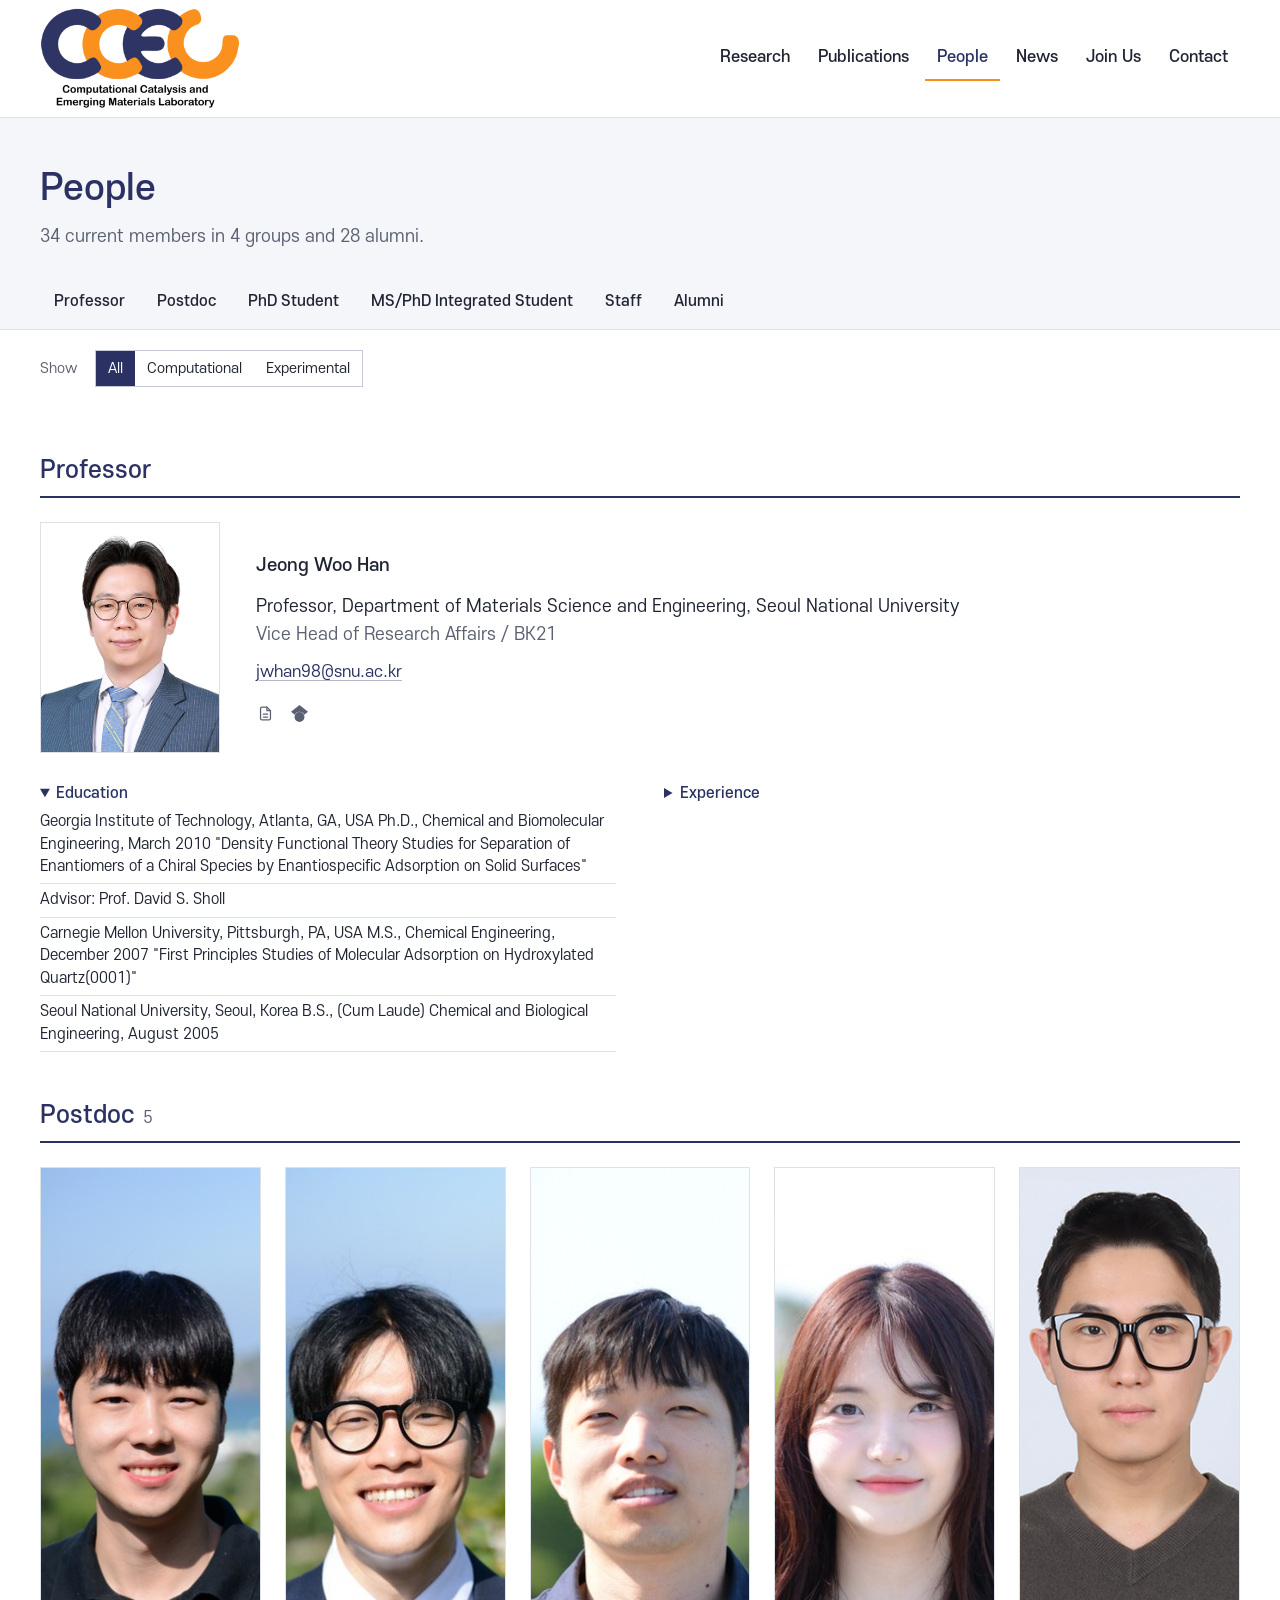
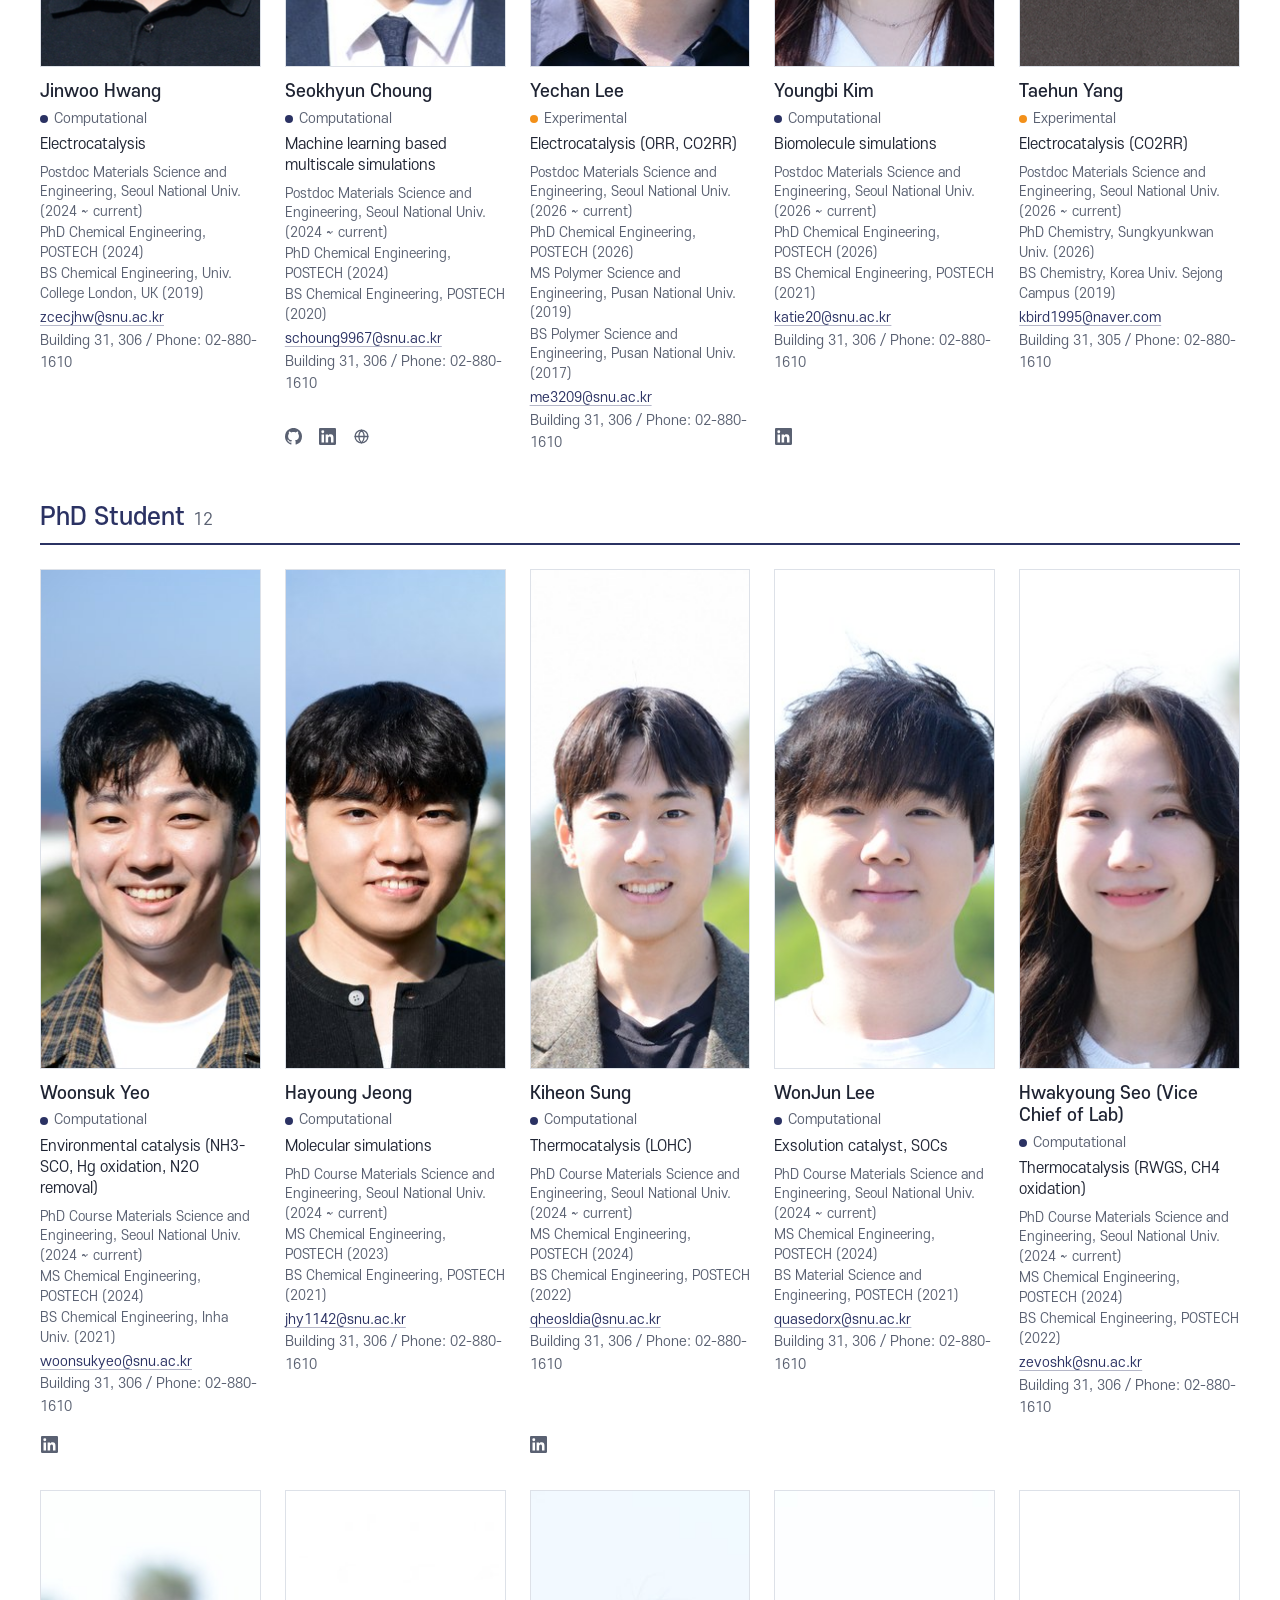
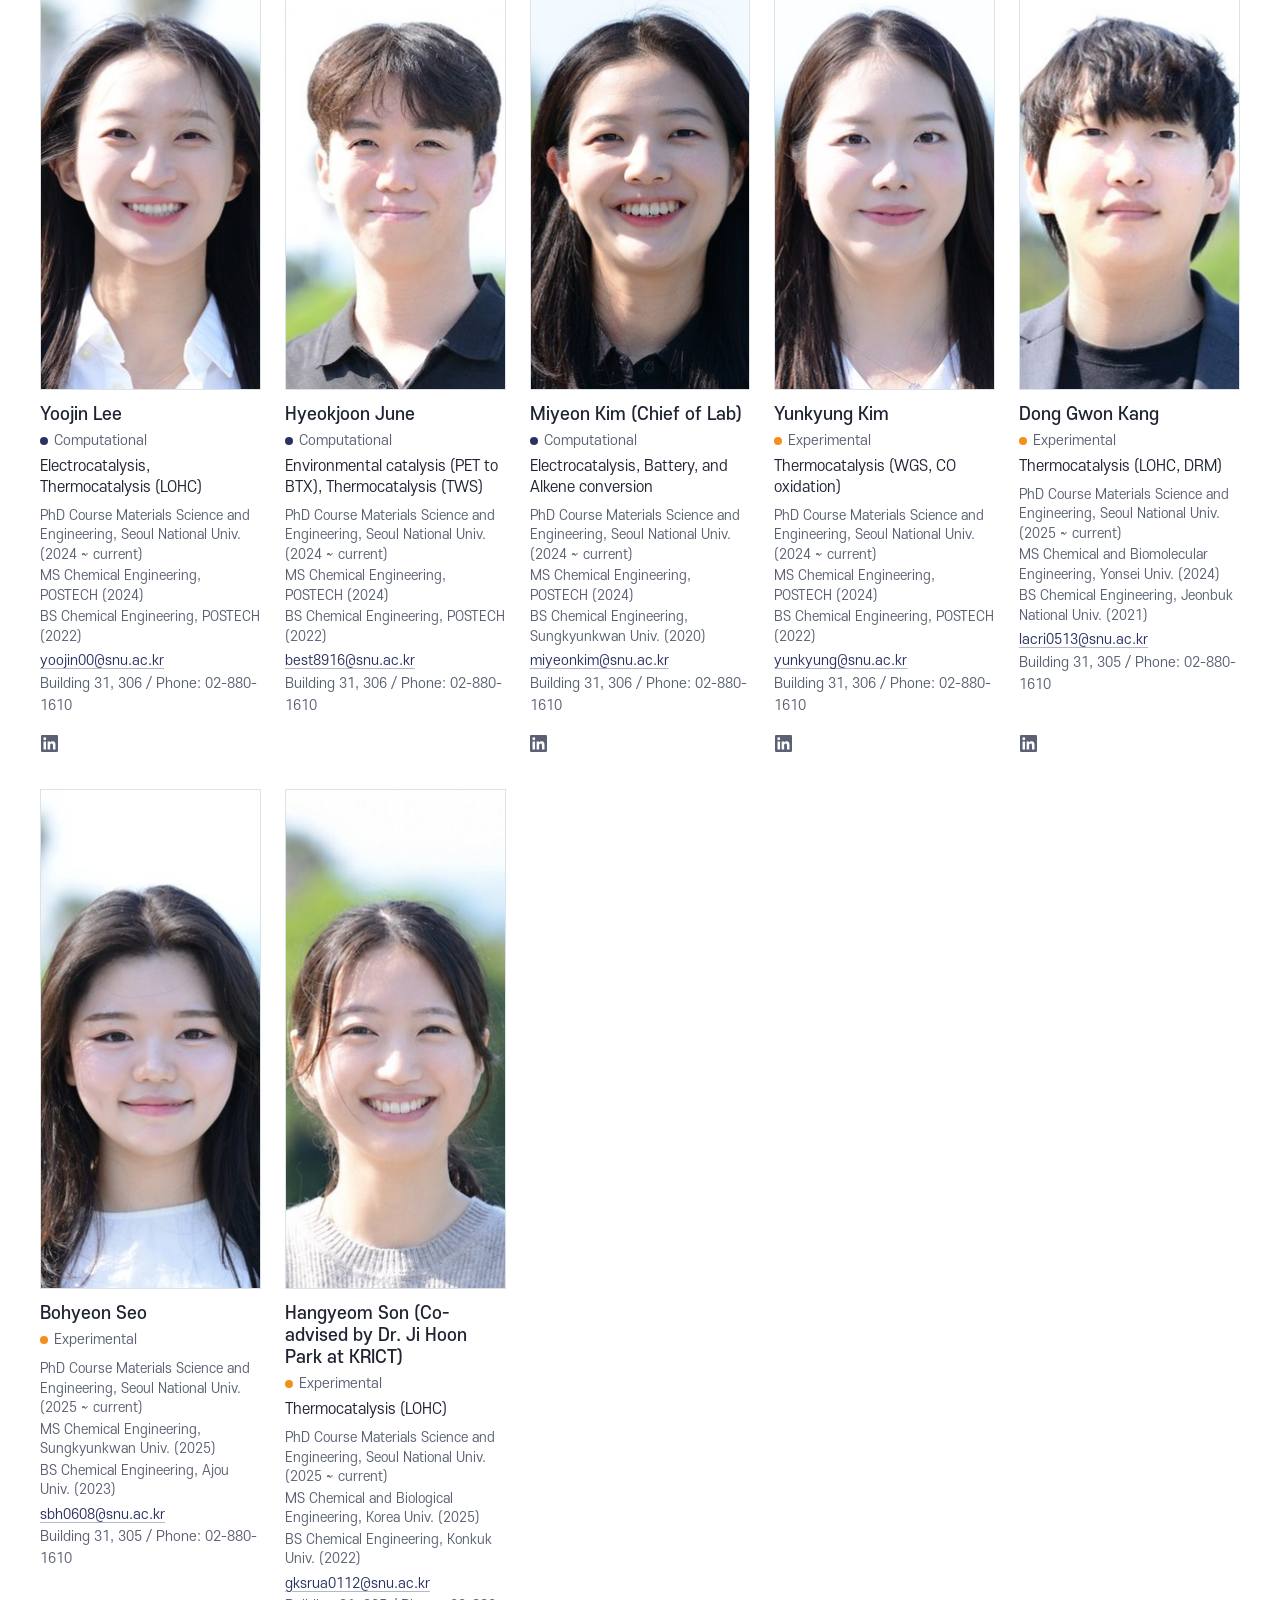
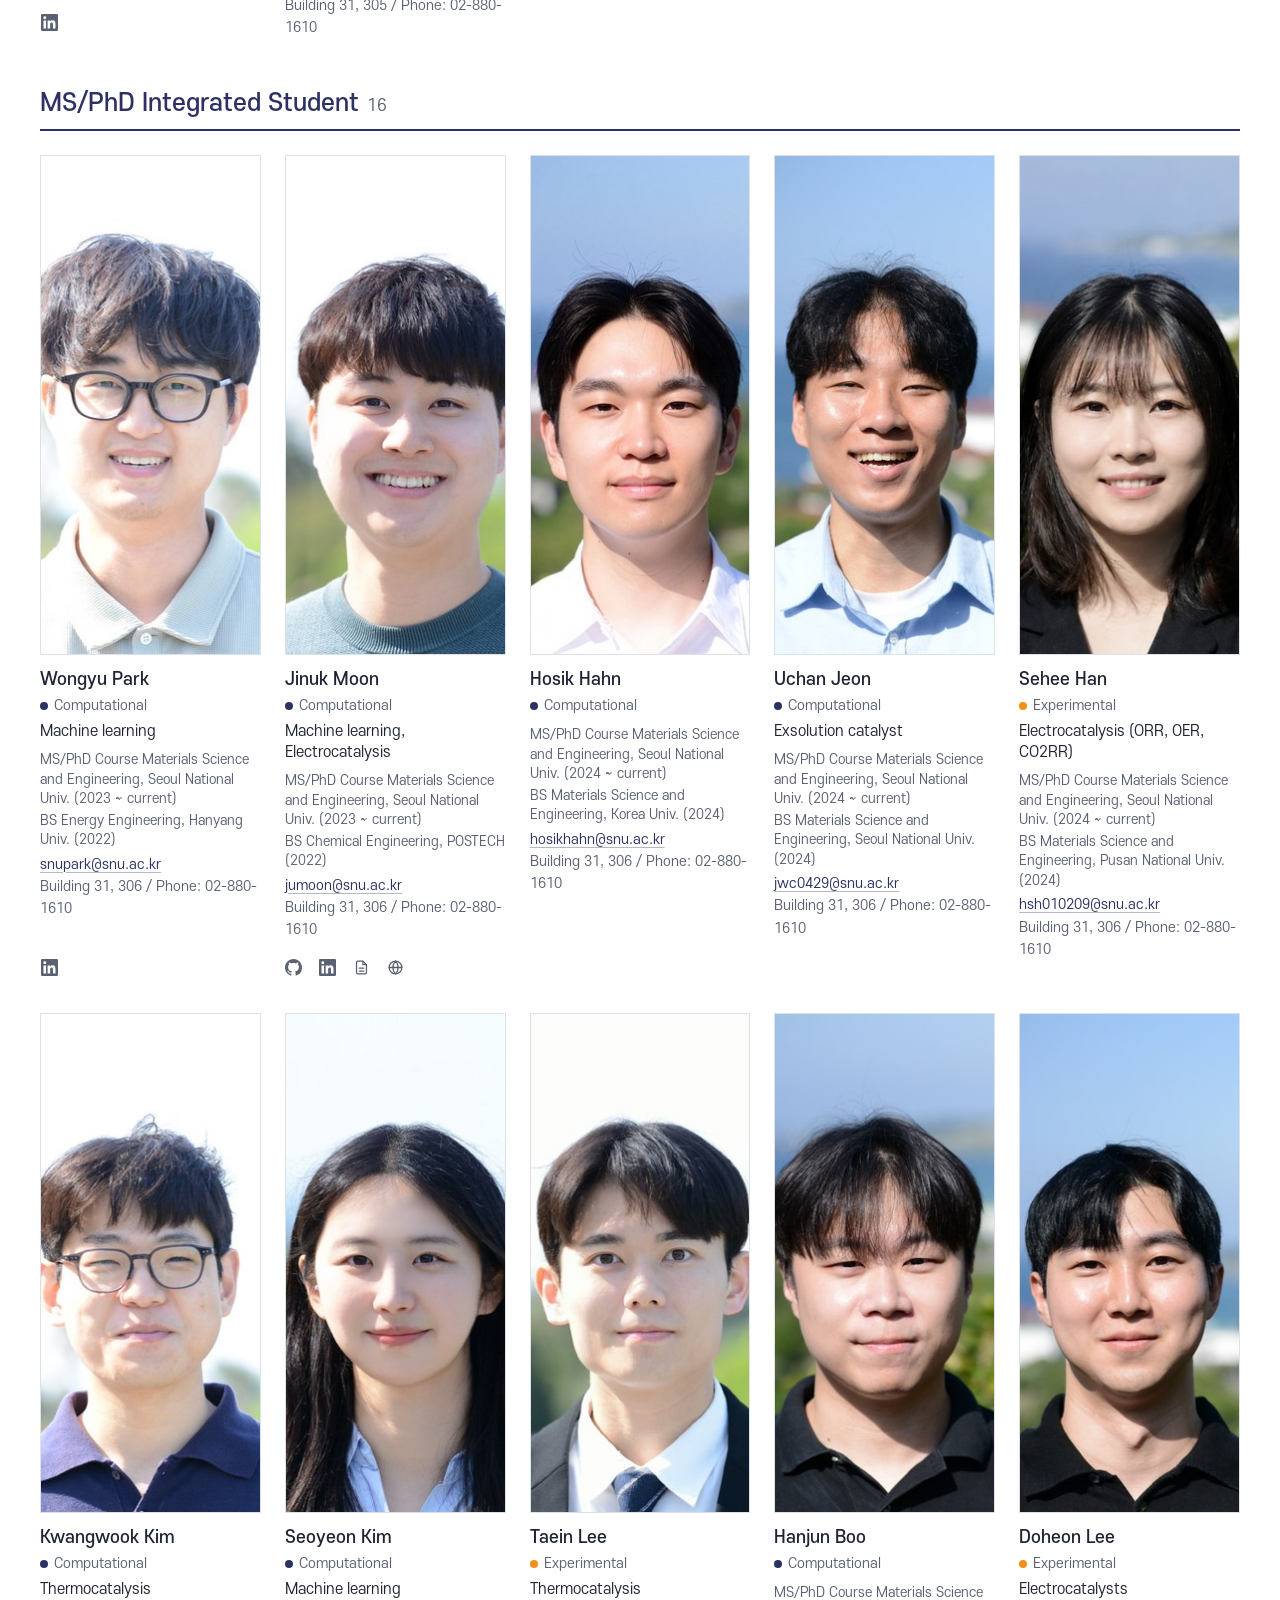
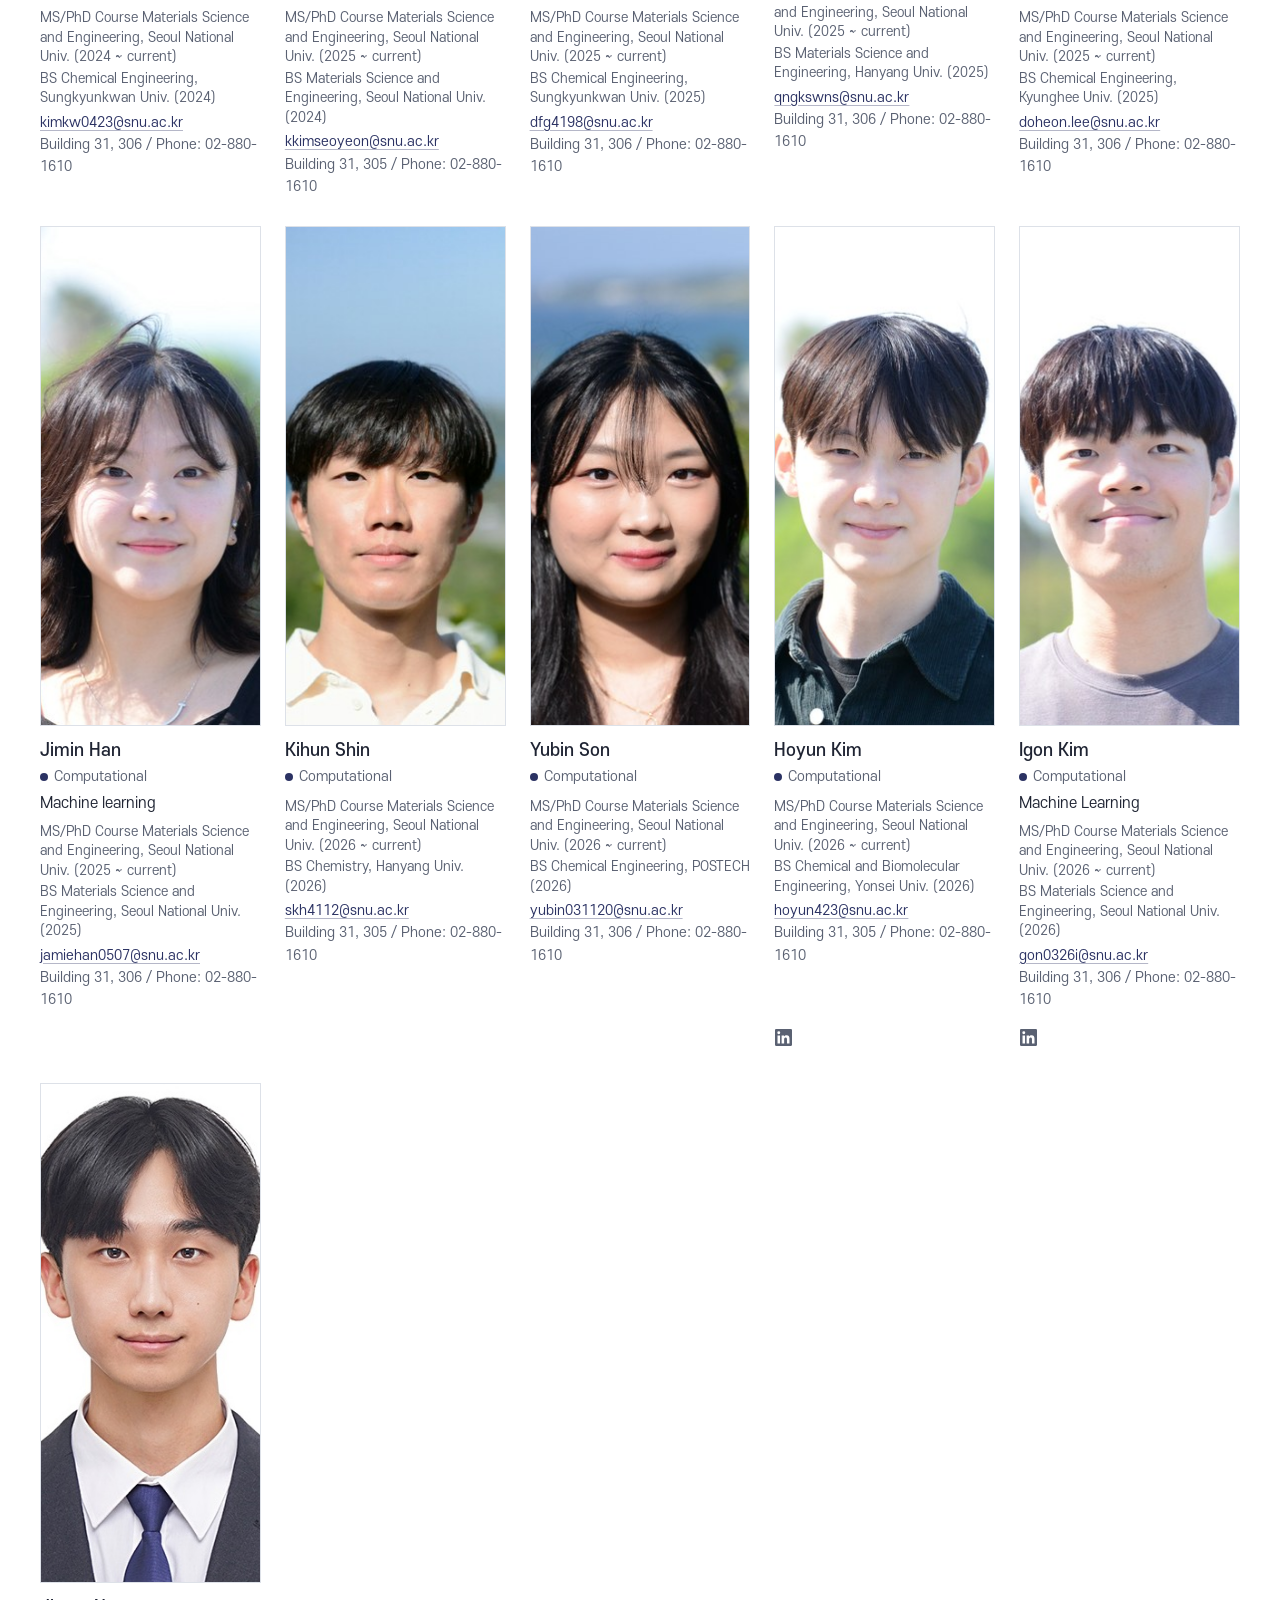
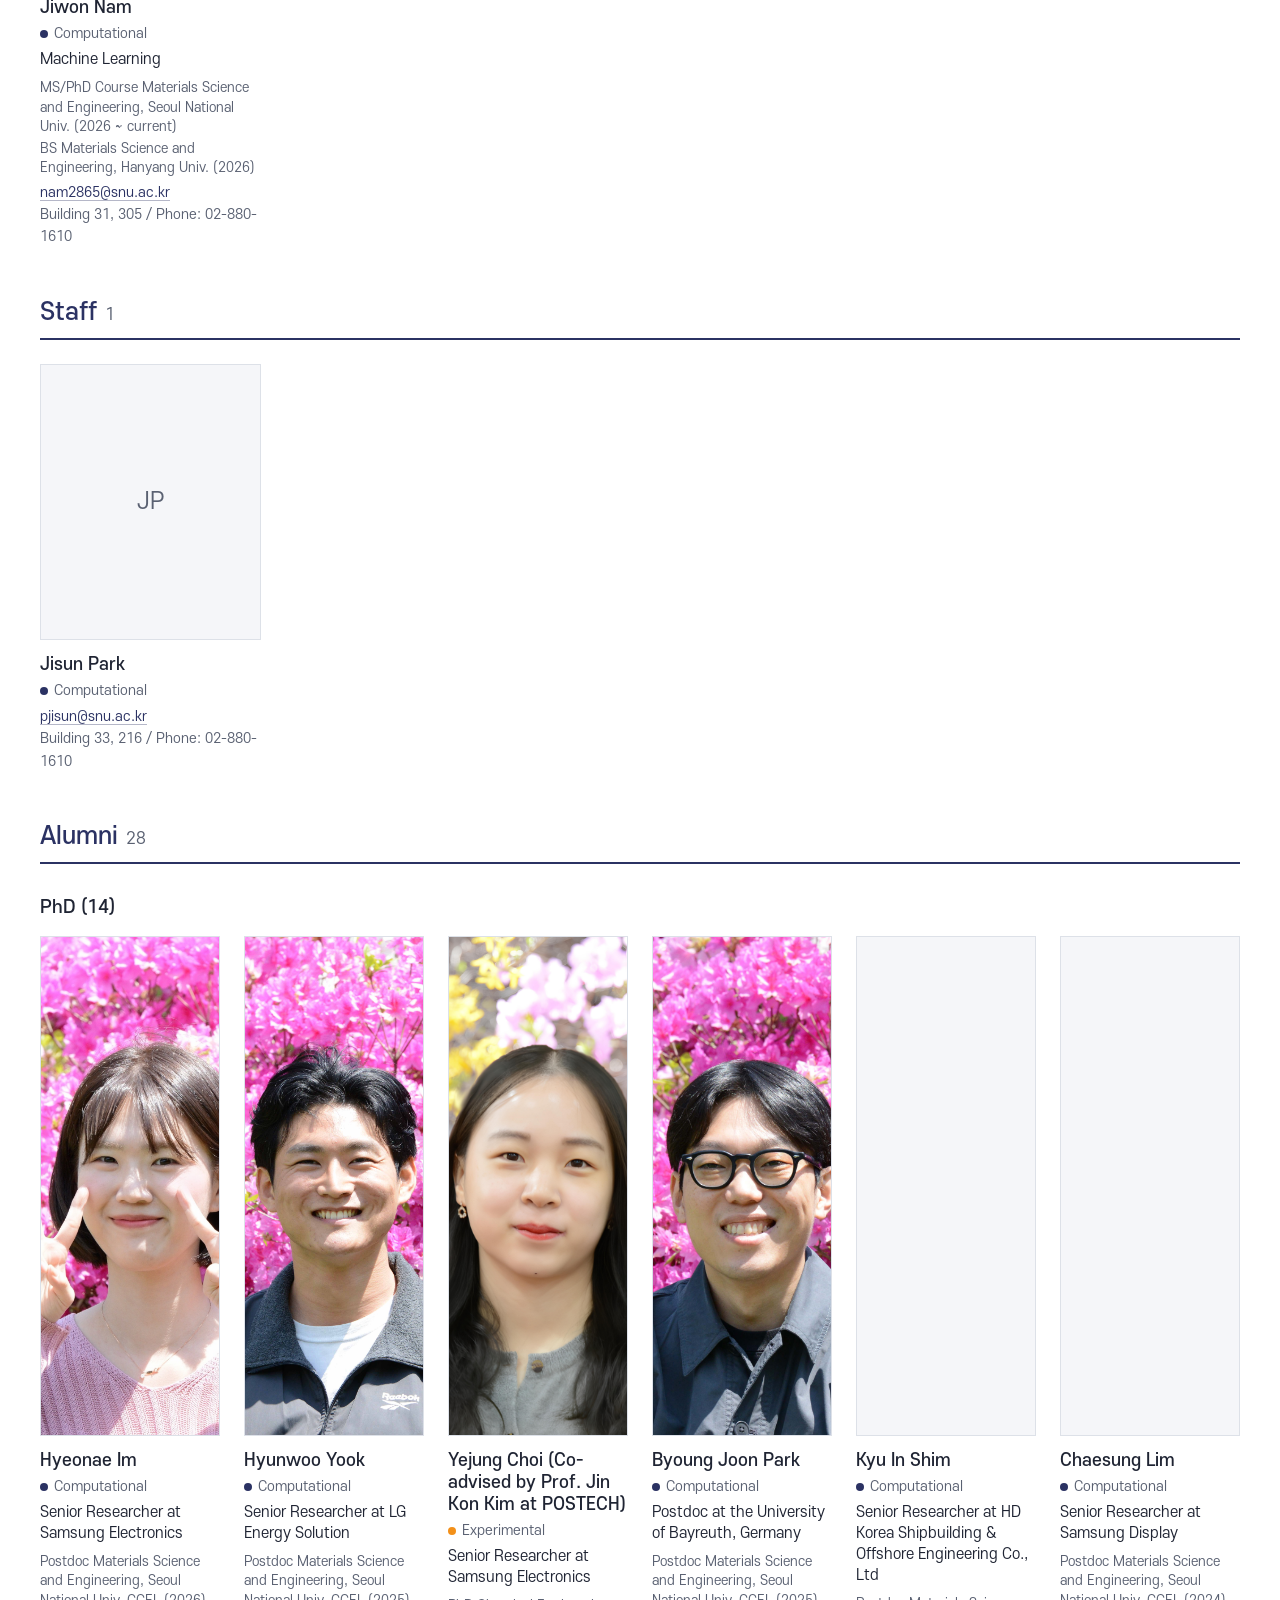
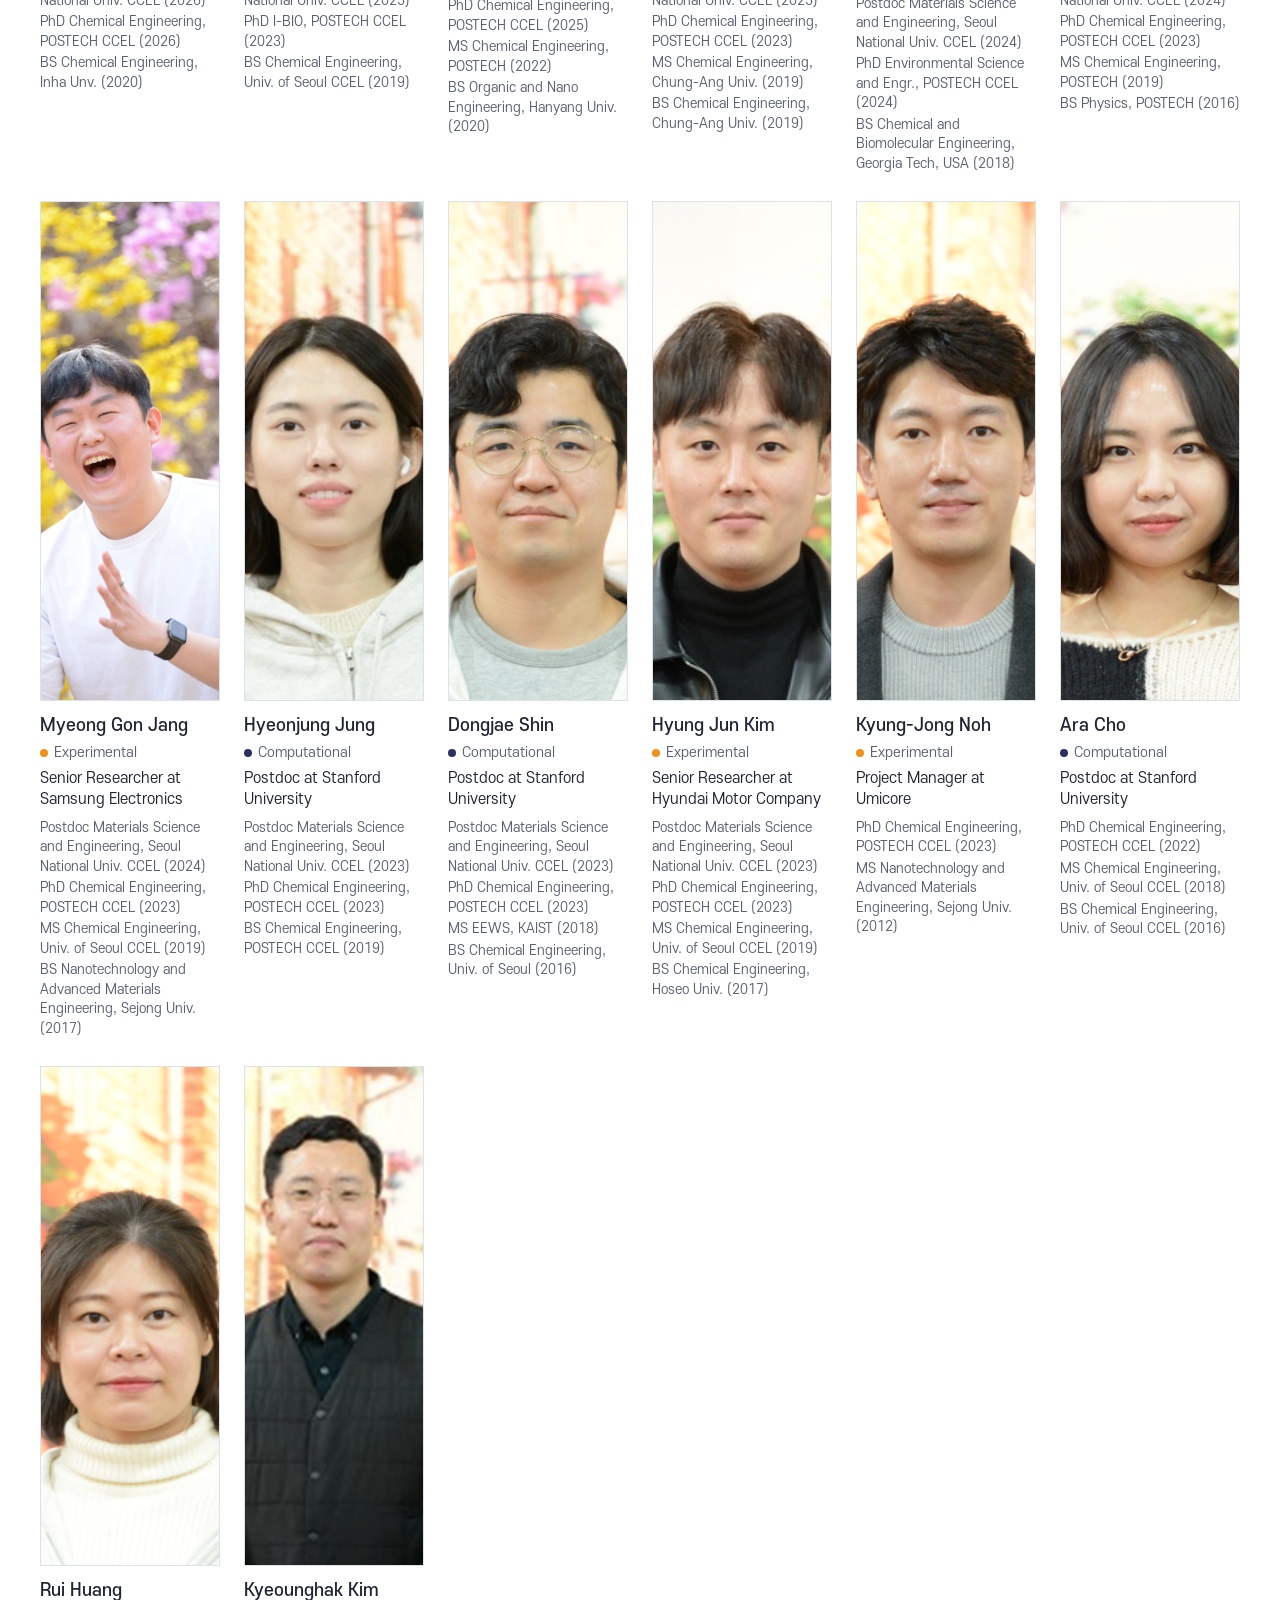
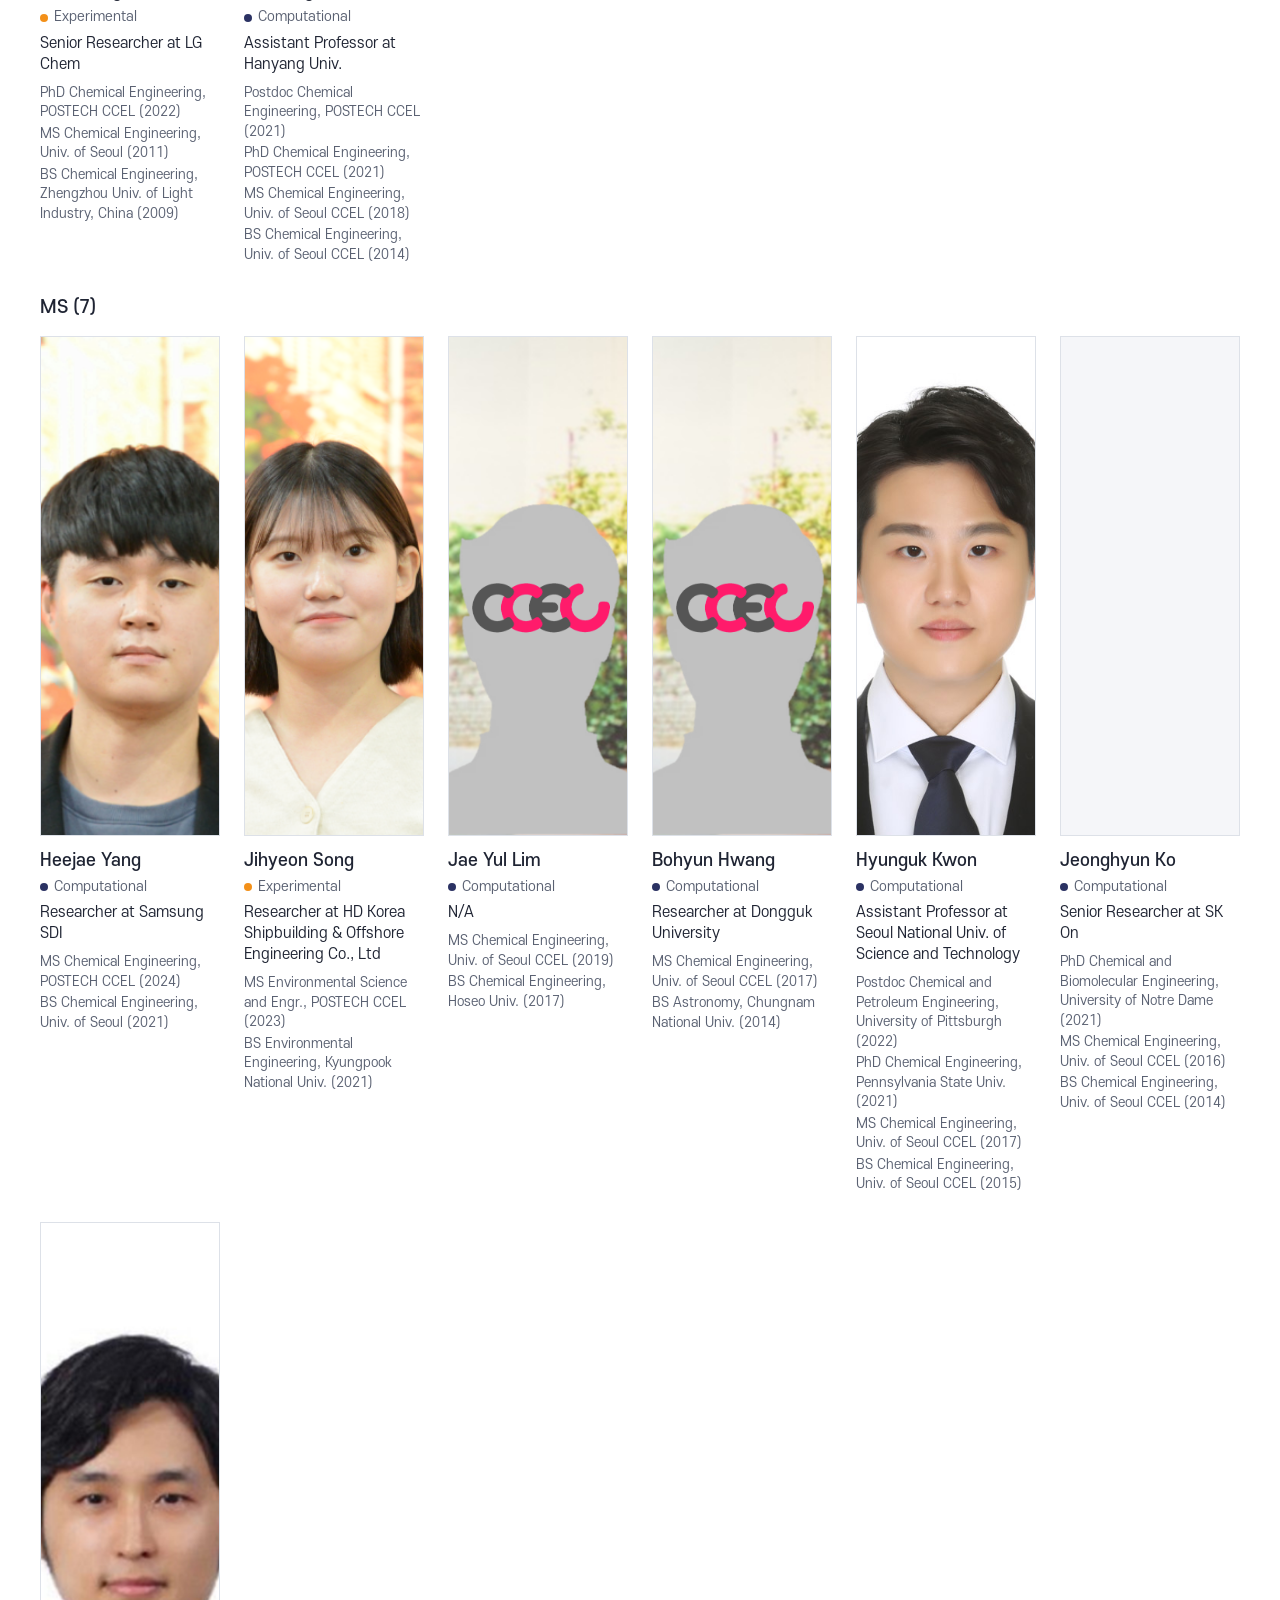
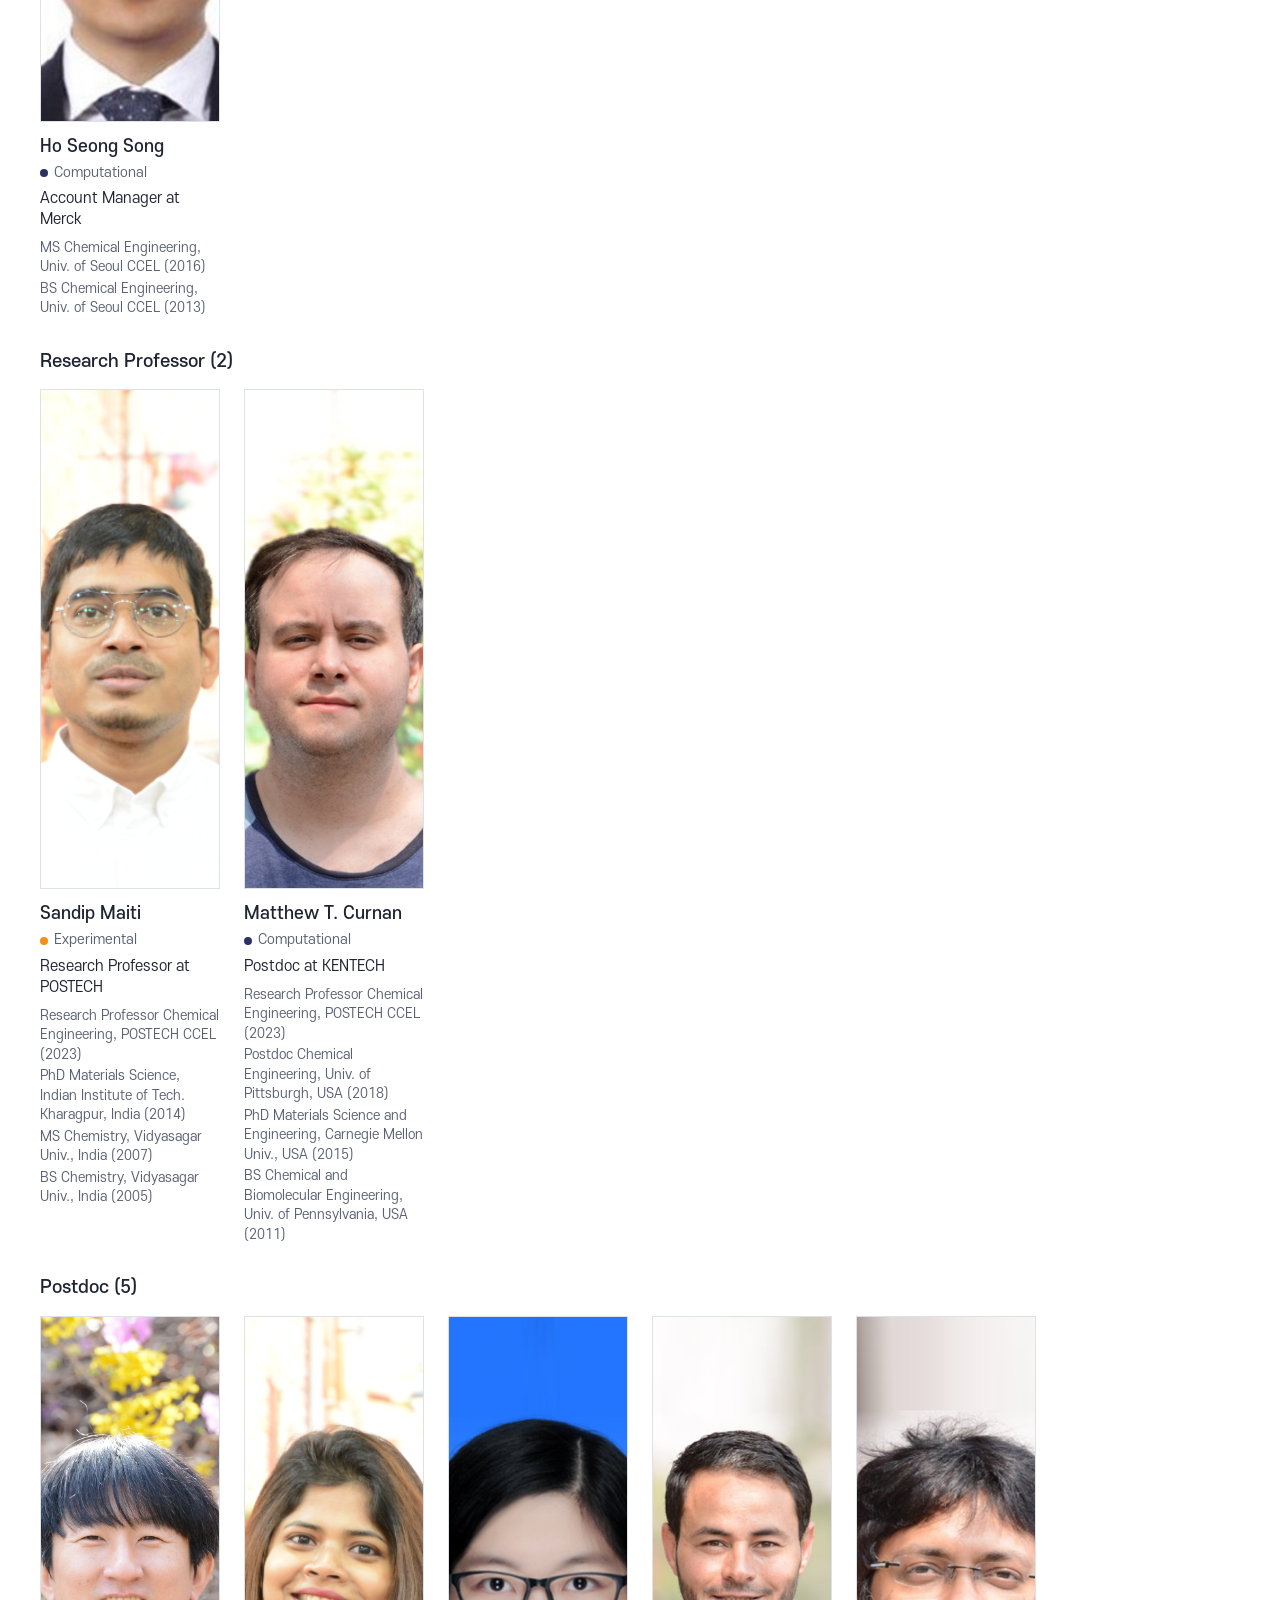
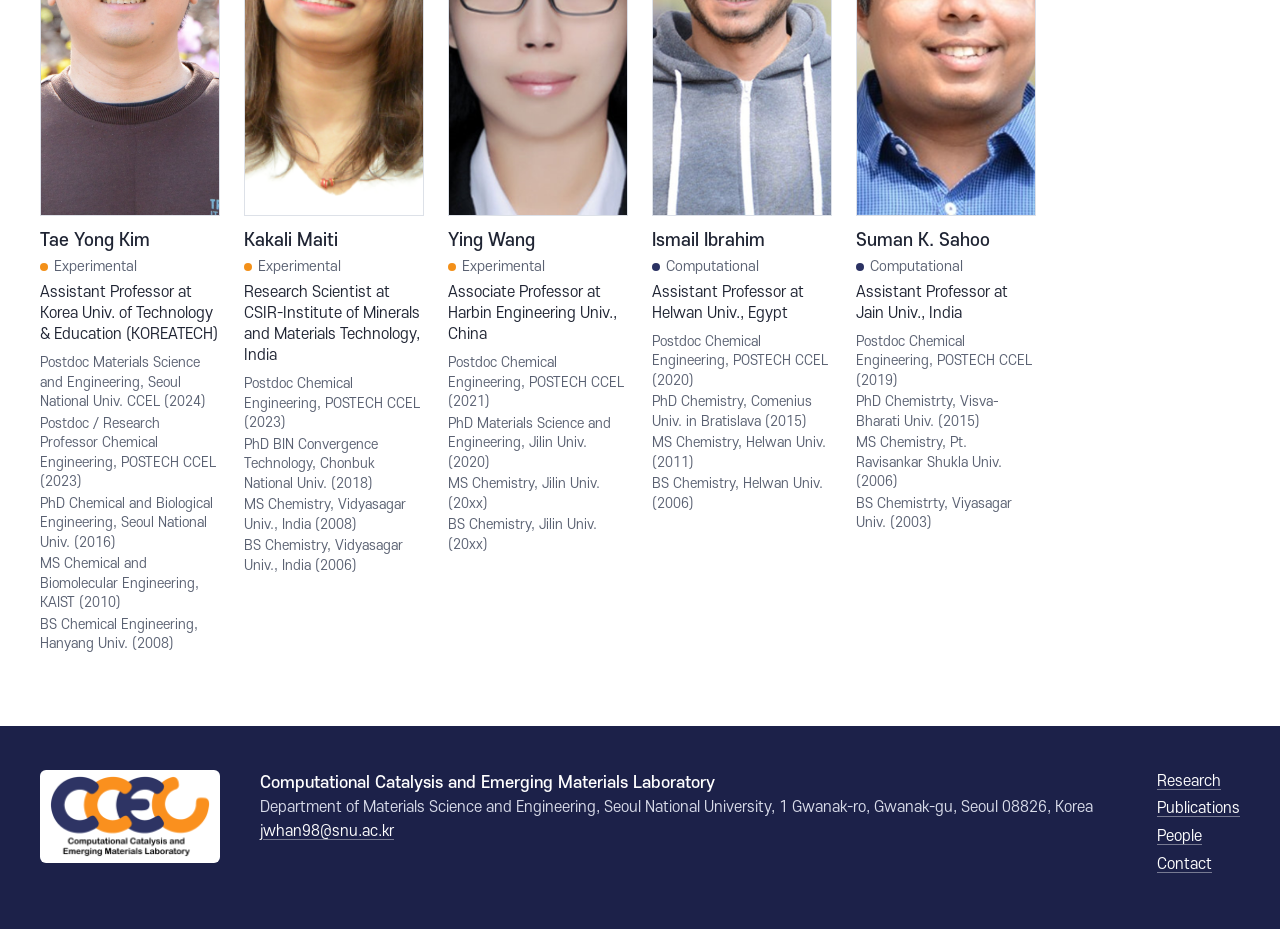
==== members.html @ cc31d07d "CCEL homepage redesign preview: ccel-s1 Claude-Session: https://claude.ai/code/session_01SNpB6kkZCcR" ====
<!doctype html>
<html lang="en">
<head>
<meta name="robots" content="noindex, nofollow">
<meta charset="utf-8">
<meta name="viewport" content="width=device-width, initial-scale=1">
<title>People · CCEL</title>
<link rel="stylesheet" href="_shared/brand/brand.css">
<link rel="stylesheet" href="assets/site.css">
</head>
<body>
<a class="skip" href="#main">Skip to content</a>

<header class="site-hdr">
  <div class="wrap hdr-in">
    <a class="brand" href="index.html"><img class="ccel-logo" data-logo src="_shared/img/logo2.png" width="200" height="102" alt="CCEL logo"></a>
    <button class="nav-toggle" type="button" aria-expanded="false" aria-controls="site-nav"><span class="bars"></span><span class="sr">Menu</span></button>
    <nav id="site-nav" class="site-nav" aria-label="Main">
      <ul>
        <li><a href="index.html#research">Research</a></li>
        <li><a href="publications.html">Publications</a></li>
        <li><a href="members.html" aria-current="page">People</a></li>
        <li><a href="index.html#news">News</a></li>
        <li><a href="index.html#join">Join Us</a></li>
        <li><a href="index.html#contact">Contact</a></li>
      </ul>
    </nav>
  </div>
</header>

<main id="main" class="inner">
  <div class="page-head">
    <div class="wrap">
      <h1>People</h1>
      <p class="lede" id="people-lede"></p>
      <nav class="subnav" id="people-subnav" aria-label="People sections"></nav>
    </div>
  </div>
  <div class="wrap">
    <div class="toolbar" role="group" aria-label="Filter by research type">
      <span class="lbl" id="type-lbl">Show</span>
      <div class="seg" id="type-filter" aria-labelledby="type-lbl">
        <label><input type="radio" name="type" value="all" checked><span>All</span></label>
        <label><input type="radio" name="type" value="computational"><span>Computational</span></label>
        <label><input type="radio" name="type" value="experimental"><span>Experimental</span></label>
      </div>
    </div>
    <section class="group" id="professor" aria-labelledby="h-prof">
      <h2 id="h-prof">Professor</h2>
      <div class="prof" id="prof"></div>
      <div class="prof-cv" id="prof-cv"></div>
    </section>
    <div id="groups"></div>
    <section class="group" id="alumni" aria-labelledby="h-alumni">
      <h2 id="h-alumni">Alumni<span class="n" id="alumni-n"></span></h2>
      <div id="alumni-groups"></div>
    </section>
    <div style="height:72px"></div>
  </div>
</main>

<footer class="site-ftr" id="site-ftr"></footer>

<script src="_shared/content.js"></script>
<script src="assets/site.js"></script>
<script src="assets/people.js"></script>
</body>
</html>
---- _shared/brand/brand.css ----
/* CCEL brand layer: shared by every candidate and the final site.
   Font = S-CoreDream (에스코어 드림), the typeface the current ccel.snu.ac.kr already uses (class ks4 etc.).
   Self-hosted so the IIS site has no CDN dependency. Logo = ../img/logo2.png (data: CCEL.lab.logo), used as-is. */
@font-face { font-family: 'S-CoreDream'; font-weight: 300; font-style: normal; font-display: swap;
  src: url('fonts/S-CoreDream-3Light.woff') format('woff'); }
@font-face { font-family: 'S-CoreDream'; font-weight: 400; font-style: normal; font-display: swap;
  src: url('fonts/S-CoreDream-4Regular.woff') format('woff'); }
@font-face { font-family: 'S-CoreDream'; font-weight: 500; font-style: normal; font-display: swap;
  src: url('fonts/S-CoreDream-5Medium.woff') format('woff'); }
@font-face { font-family: 'S-CoreDream'; font-weight: 700; font-style: normal; font-display: swap;
  src: url('fonts/S-CoreDream-6Bold.woff') format('woff'); }
:root { --ccel-font: 'S-CoreDream', 'Noto Sans KR', 'Apple SD Gothic Neo', 'Malgun Gothic', sans-serif; }

/* Official logo, unaltered. Put it on .ccel-logo-plate when the header background is dark. */
.ccel-logo { display: block; height: auto; width: 200px; max-width: 100%; }
.ccel-logo-plate { display: inline-block; background: #fff; border-radius: 6px; padding: 6px 10px; line-height: 0; }
@media (max-width: 768px) { .ccel-logo { width: 160px; } }
---- assets/site.css ----
/* S1 "Pinned hero" — journal-page system shared by index / members / publications.
   One family (S-CoreDream via _shared/brand/brand.css), logo navy for ink, logo orange for small marks only. */

:root {
  --ink: #1f2433;
  --navy: #2b3263;          /* logo navy: headings, links */
  --navy-deep: #1c2149;
  --muted: #5a6172;         /* 6.2:1 on white */
  --rule: #dde1e8;
  --rule-strong: #c5cad5;
  --band: #f5f6f9;
  --accent: #f39019;        /* logo orange: marks, never body text */
  --accent-ink: #c46a00;    /* darker logo orange for icon hover/focus, 3.9:1 on white */
  --hdr: 118px;             /* logo 200px wide (=102px tall) + 2 x 8px */
  --wrap: 1200px;
  --gut: 32px;
}
@media (max-width: 768px) { :root { --hdr: 98px; --gut: 16px; } }

*, *::before, *::after { box-sizing: border-box; }
html { -webkit-text-size-adjust: 100%; }
body {
  margin: 0; background: #fff; color: var(--ink);
  font-family: var(--ccel-font); font-weight: 400; font-size: 17px; line-height: 1.65;
  -webkit-font-smoothing: antialiased; word-break: keep-all; overflow-wrap: break-word;
}
button, input, select, textarea { font: inherit; color: inherit; }
h1, h2, h3, h4 { margin: 0; font-weight: 500; color: var(--navy); line-height: 1.3; }
p { margin: 0; }
ul, ol { margin: 0; padding: 0; list-style: none; }
img { max-width: 100%; }
a { color: var(--navy); text-decoration: underline; text-decoration-color: rgba(43, 50, 99, .35); text-underline-offset: 3px; }
a:hover { text-decoration-color: currentColor; }
:focus-visible { outline: 2px solid var(--accent); outline-offset: 2px; border-radius: 2px; }
b, strong { font-weight: 700; }
sub, sup { font-size: .72em; line-height: 0; }
[hidden] { display: none !important; }
.sr { position: absolute; width: 1px; height: 1px; overflow: hidden; clip: rect(0 0 0 0); white-space: nowrap; }
.skip { position: absolute; left: 12px; top: -48px; z-index: 60; background: #fff; padding: 8px 12px; }
.skip:focus { top: 12px; }
.wrap { width: 100%; max-width: calc(var(--wrap) + 2 * var(--gut)); margin: 0 auto; padding: 0 var(--gut); }

/* ---------- header (fixed, white, logo unaltered) ---------- */
.site-hdr {
  position: fixed; inset: 0 0 auto 0; z-index: 50; height: var(--hdr);
  background: #fff; border-bottom: 1px solid var(--rule);
}
.hdr-in { height: 100%; display: flex; align-items: center; justify-content: space-between; gap: 24px; }
.brand { display: block; line-height: 0; flex: none; }
.site-nav ul { display: flex; gap: 4px; }
.site-nav a {
  display: block; padding: 8px 12px; font-size: 16px; font-weight: 500; color: var(--ink);
  text-decoration: none; border-bottom: 2px solid transparent;
}
.site-nav a:hover { color: var(--navy); border-bottom-color: var(--rule-strong); }
.site-nav a[aria-current="page"] { color: var(--navy); border-bottom-color: var(--accent); }
.nav-toggle {
  display: none; width: 44px; height: 44px; border: 1px solid var(--rule-strong); border-radius: 4px;
  background: #fff; color: var(--navy); cursor: pointer; padding: 0;
}
.nav-toggle .bars, .nav-toggle .bars::before, .nav-toggle .bars::after {
  display: block; width: 20px; height: 2px; background: currentColor; margin: 0 auto; position: relative; content: "";
}
.nav-toggle .bars::before { position: absolute; top: -6px; }
.nav-toggle .bars::after { position: absolute; top: 6px; }
@media (max-width: 960px) {
  .nav-toggle { display: block; }
  .site-nav {
    display: none; position: absolute; left: 0; right: 0; top: var(--hdr);
    background: #fff; border-bottom: 1px solid var(--rule); box-shadow: 0 12px 24px rgba(9, 14, 40, .08);
  }
  .site-nav.is-open { display: block; }
  .site-nav ul { flex-direction: column; gap: 0; padding: 8px var(--gut) 16px; }
  .site-nav a { padding: 12px 0; border-bottom: 1px solid var(--rule); }
  .site-nav a[aria-current="page"] { border-bottom-color: var(--rule); color: var(--navy); }
}

/* ---------- landing: scroll stage ---------- */
.stage { position: relative; background: #fff; }
.stage-pin {
  position: relative; overflow: hidden; display: flex; flex-direction: column;
  padding-top: var(--hdr); min-height: min(820px, 92vh);
}
.stage-media { position: absolute; inset: 0; background: #10152a; }
.stage-poster, .stage-canvas { position: absolute; inset: 0; width: 100%; height: 100%; display: block; object-fit: cover; }
.stage-canvas { display: none; }
.stage-body { position: relative; flex: 1; display: flex; align-items: flex-end; padding-top: 28px; padding-bottom: 64px; }
.stage-panel {
  position: relative; max-width: 768px; padding: 40px 44px 36px;
  background: rgba(255, 255, 255, .94);
  -webkit-backdrop-filter: blur(8px); backdrop-filter: blur(8px);
}
@media (min-width: 1300px) { .stage-panel { margin-left: -44px; } }   /* text edge = logo edge */
.stage-panel::before {      /* the "card" look; dissolves as the stage resolves into the page */
  content: ""; position: absolute; inset: 0; pointer-events: none;
  border-top: 3px solid var(--accent); box-shadow: 0 20px 60px rgba(9, 14, 40, .30);
  opacity: calc(1 - var(--res, 0));
}
.stage-panel .eyebrow { font-size: 15px; color: var(--muted); margin-bottom: 14px; }
.stage-panel h1 { font-size: 40px; line-height: 1.22; letter-spacing: -.01em; text-wrap: balance; }
.stage-panel .identity {
  margin-top: 24px; padding-top: 20px; border-top: 1px solid var(--rule);
  font-size: 21px; line-height: 1.45; font-weight: 500; color: var(--ink);
}
.stage-panel .intro { margin-top: 12px; font-size: 17px; color: var(--muted); }
.stage-panel .facts { margin-top: 22px; display: flex; flex-wrap: wrap; gap: 6px 22px; font-size: 15px; }
.stage-panel .facts a { color: var(--navy); text-decoration: none; border-bottom: 1px solid var(--rule-strong); padding-bottom: 1px; }
.stage-panel .facts a:hover { border-bottom-color: var(--navy); }
.stage-panel .facts b { font-weight: 500; }
.scroll-hint {
  position: absolute; right: var(--gut); bottom: 24px;
  display: none; align-items: center; gap: 8px; padding: 6px 14px; border-radius: 999px;
  background: rgba(255, 255, 255, .92); color: var(--navy); font-size: 14px;
  opacity: calc(1 - var(--p, 0) * 10);
}
.scroll-hint::after {
  content: ""; width: 7px; height: 7px; border-right: 1.5px solid currentColor; border-bottom: 1.5px solid currentColor;
  transform: translateY(-2px) rotate(45deg);
}

/* scrub mode (JS on, motion allowed, manifest loaded): 300vh container, sticky 100vh pin */
html.scrub .stage { height: 300vh; }
html.scrub .stage-pin { position: sticky; top: 0; height: 100vh; min-height: 0; }
html.scrub .stage-canvas { display: block; opacity: 0; transition: opacity .25s linear; }
html.scrub .stage-panel { transform: translateY(calc(var(--res, 0) * var(--shift, 0) * -1px)); }
html.scrub .stage + .sec {        /* next section slides into the stage's last segment (see stage.js geometry) */
  position: relative; z-index: 2; background: #fff; margin-top: calc(var(--overlap, 0) * -1px);
}
html.scrub .stage-canvas.is-ready { opacity: 1; }
html.scrub .scroll-hint { display: flex; }
html.scrub .stage-media {          /* resolve: a soft white wipe from the panel side */
  -webkit-mask-image: linear-gradient(90deg, transparent calc(var(--res, 0) * 130% - 30%), #000 calc(var(--res, 0) * 130%));
  mask-image: linear-gradient(90deg, transparent calc(var(--res, 0) * 130% - 30%), #000 calc(var(--res, 0) * 130%));
}

@media (max-width: 767.98px) {
  /* mobile: frames in a band above the panel, panel is solid white below (no text over frames) */
  .stage-pin { min-height: 0; }
  .stage-media { position: relative; inset: auto; flex: 0 0 auto; height: 240px; }
  .stage-body { flex: 0 0 auto; padding-top: 0; padding-bottom: 0; display: block; }
  .stage-panel {
    max-width: none; margin: 0 calc(-1 * var(--gut)); padding: 22px var(--gut) 26px;
    background: #fff; -webkit-backdrop-filter: none; backdrop-filter: none;
  }
  .stage-panel::before { box-shadow: none; }
  .stage-panel .eyebrow { font-size: 13px; margin-bottom: 8px; }
  .stage-panel h1 { font-size: 27px; line-height: 1.25; }
  .stage-panel .identity { font-size: 17px; margin-top: 14px; padding-top: 12px; }
  .stage-panel .intro { font-size: 15px; line-height: 1.55; margin-top: 8px; }
  .stage-panel .facts { margin-top: 14px; font-size: 14px; gap: 4px 16px; }
  html.scrub .stage { height: 240vh; }
  html.scrub .stage-media { flex: 1 1 auto; height: auto; min-height: 120px; }
  html.scrub .stage-body { padding-bottom: max(0px, calc(100vh - 100svh)); background: #fff; }
  html.scrub .stage-media { -webkit-mask-image: none; mask-image: none; }   /* mobile: frames scrub to the end, the band scrolls away */
  html.scrub .scroll-hint { display: none; }
}

/* short desktop viewports: keep the title block inside the pinned frame */
@media (min-width: 768px) and (max-height: 760px) {
  .stage-body { padding-bottom: 40px; }
  .stage-panel { padding: 28px 36px 26px; }
  .stage-panel h1 { font-size: 34px; }
  .stage-panel .identity { margin-top: 16px; padding-top: 14px; font-size: 19px; }
}

/* ---------- page sections (white, journal-like) ---------- */
.sec { padding: 80px 0; scroll-margin-top: var(--hdr); }
.stage + .sec { padding-top: 56px; }
.join { scroll-margin-top: var(--hdr); }
.sec + .sec { border-top: 1px solid var(--rule); }
.sec.band { background: var(--band); border-top-color: transparent; }
.sec-head {
  display: flex; align-items: baseline; justify-content: space-between; gap: 8px 24px; flex-wrap: wrap;
  padding-bottom: 14px; margin-bottom: 36px; border-bottom: 2px solid var(--navy);
}
.sec-head h2 { font-size: 30px; }
.sec-head .aside { font-size: 15px; color: var(--muted); }
.sec-sub { font-size: 21px; margin: 56px 0 20px; padding-bottom: 10px; border-bottom: 1px solid var(--rule); scroll-margin-top: calc(var(--hdr) + 16px); }
.more { font-size: 15px; font-weight: 500; }
.more::after { content: " \2192"; }
@media (max-width: 768px) {
  .sec { padding: 52px 0; }
  .sec-head { margin-bottom: 24px; }
  .sec-head h2 { font-size: 24px; }
  .sec-sub { font-size: 18px; margin-top: 40px; }
}

/* research */
.research-intro { display: grid; grid-template-columns: minmax(0, 5fr) minmax(0, 7fr); gap: 48px; align-items: start; margin-bottom: 56px; }
.research-intro p + p { margin-top: 14px; }
.research-intro .lead { font-size: 19px; line-height: 1.6; color: var(--ink); }
.about-ko {
  margin: -16px 0 56px; padding: 20px 0 0; border-top: 1px solid var(--rule);
  max-width: 82ch; font-size: 16px; line-height: 1.85; color: var(--muted);
}
.fig { margin: 0; }
.fig img { display: block; width: 100%; height: auto; border: 1px solid var(--rule); }
.fig figcaption { margin-top: 10px; font-size: 14px; color: var(--muted); }
.fig figcaption b { font-weight: 500; color: var(--ink); }
.areas { border-top: 1px solid var(--rule); }
.area {
  display: grid; grid-template-columns: 220px minmax(0, 1fr); gap: 40px;
  padding: 36px 0; border-bottom: 1px solid var(--rule); scroll-margin-top: var(--hdr);
}
.area-fig img { display: block; width: 220px; height: 220px; object-fit: cover; border: 1px solid var(--rule); background: var(--band); }
.area-num { font-size: 14px; color: var(--muted); display: flex; align-items: center; gap: 8px; }
.area-num::before { content: ""; width: 8px; height: 8px; background: var(--accent); }
.area h3 { font-size: 23px; margin-top: 6px; }
.area-sum { margin-top: 12px; max-width: 70ch; }
.kw { display: flex; flex-wrap: wrap; gap: 6px; margin-top: 16px; }
.kw li { font-size: 13.5px; line-height: 1.4; padding: 4px 10px; background: var(--band); border: 1px solid var(--rule); color: var(--ink); }
.area-papers { margin-top: 22px; padding-top: 16px; border-top: 1px dashed var(--rule-strong); }
.area-papers h4 { font-size: 14px; font-weight: 500; color: var(--muted); margin-bottom: 8px; }
.area-papers li { font-size: 15.5px; line-height: 1.5; padding-left: 16px; position: relative; }
.area-papers li + li { margin-top: 8px; }
.area-papers li::before { content: ""; position: absolute; left: 0; top: .62em; width: 6px; height: 1px; background: var(--muted); }
.area-papers .src { color: var(--muted); }
.area-papers .more { display: inline-block; margin-top: 12px; }
@media (max-width: 900px) {
  .research-intro { grid-template-columns: 1fr; gap: 28px; }
}
@media (max-width: 768px) {
  .area { grid-template-columns: 88px minmax(0, 1fr); gap: 4px 16px; padding: 26px 0; }
  .area-fig img { width: 88px; height: 88px; }
  .area-text { display: contents; }
  .area-head { grid-column: 2; align-self: center; }
  .area-rest { grid-column: 1 / -1; }
  .area h3 { font-size: 19px; }
  .area-sum { font-size: 16px; }
  .research-intro .lead { font-size: 17px; }
}

/* citations (selected / highlights / publications) */
.cites { display: grid; grid-template-columns: repeat(2, minmax(0, 1fr)); gap: 0 48px; }
.cite { display: grid; grid-template-columns: 84px minmax(0, 1fr); gap: 20px; padding: 24px 0; border-bottom: 1px solid var(--rule); }
.cite-thumb { display: block; line-height: 0; align-self: start; }
.cite-thumb img { display: block; width: 84px; height: auto; border: 1px solid var(--rule); background: var(--band); }
.cite-tile {
  width: 84px; height: 84px; display: flex; align-items: center; justify-content: center;
  border: 1px solid var(--rule-strong); color: var(--navy); font-size: 24px; font-weight: 500; background: #fff;
}
.cite-area { font-size: 13.5px; color: var(--muted); margin-bottom: 6px; }
.cite-title { font-size: 17px; line-height: 1.45; font-weight: 500; color: var(--ink); }
.cite-title a { color: inherit; text-decoration: none; }
.cite-title a:hover { color: var(--navy); text-decoration: underline; }
.cite-authors { margin-top: 6px; font-size: 14.5px; line-height: 1.55; color: var(--muted); }
.cite-authors b { color: var(--ink); }
.cite-src { margin-top: 4px; font-size: 14.5px; line-height: 1.55; color: var(--ink); }
.cite-src .if { color: var(--muted); white-space: nowrap; }
.cite-src .if.is-prov { border-bottom: 1px dotted var(--muted); cursor: help; }
.cite-meta { margin-top: 8px; display: flex; flex-wrap: wrap; gap: 6px 10px; align-items: center; font-size: 13.5px; }
.badge { display: inline-block; padding: 2px 8px; font-size: 12.5px; line-height: 1.5; border: 1px solid var(--rule-strong); color: var(--ink); background: #fff; }
.badge.hl { border-color: rgba(243, 144, 25, .55); background: #fff8ef; }
.badge.st { border-style: dashed; color: var(--muted); }
.badge.cov { border-color: var(--navy); color: var(--navy); }
.doi { font-size: 13.5px; word-break: break-all; }
.small-print { margin-top: 28px; font-size: 14px; color: var(--muted); }
.small-print summary { cursor: pointer; color: var(--navy); }
.small-print p { margin-top: 8px; max-width: 90ch; }
.sec-links { margin-top: 28px; display: flex; flex-wrap: wrap; gap: 10px 28px; }
@media (max-width: 900px) { .cites { grid-template-columns: 1fr; } }
@media (max-width: 768px) {
  .cite { grid-template-columns: 60px minmax(0, 1fr); gap: 14px; padding: 18px 0; }
  .cite-thumb img { width: 60px; }
  .cite-tile { width: 60px; height: 60px; font-size: 19px; }
  .cite-title { font-size: 16px; }
}

/* people */
.links { display: flex; flex-wrap: wrap; gap: 2px; margin: 4px 0 0 -7px; }
.links a {
  display: inline-flex; align-items: center; justify-content: center; width: 32px; height: 32px;
  border-radius: 4px; color: var(--muted); text-decoration: none;
}
.links a:hover, .links a:focus-visible { color: var(--accent-ink); background: rgba(243, 144, 25, .12); }
.links svg { display: block; width: 17px; height: 17px; }
@media (max-width: 768px) { .links a { width: 36px; height: 36px; } .links svg { width: 18px; height: 18px; } }
.prof { display: grid; grid-template-columns: 180px minmax(0, 1fr); gap: 36px; align-items: start; }
.prof-photo img { display: block; width: 180px; height: auto; aspect-ratio: 413 / 531; object-fit: cover; border: 1px solid var(--rule); }
.prof h3 { font-size: 25px; }
.prof-title { margin-top: 8px; }
.prof-roles { color: var(--muted); }
.prof-mail { margin-top: 10px; font-size: 16px; }
.prof .links { margin-top: 12px; }
.counts { display: flex; flex-wrap: wrap; gap: 8px 28px; margin: 40px 0 0; padding: 18px 0; border-top: 1px solid var(--rule); border-bottom: 1px solid var(--rule); font-size: 15px; color: var(--muted); }
.counts b { font-weight: 500; color: var(--navy); font-size: 20px; margin-right: 6px; }
.people { display: grid; grid-template-columns: repeat(5, minmax(0, 1fr)); gap: 28px 24px; }
.person { display: flex; flex-direction: column; gap: 4px; min-width: 0; }
.person-photo { display: block; width: 100%; aspect-ratio: 4 / 5; object-fit: cover; object-position: center 20%; background: var(--band); border: 1px solid var(--rule); }
.person-photo.ph { display: flex; align-items: center; justify-content: center; color: var(--muted); font-size: 22px; }
.person h4 { margin-top: 10px; font-size: 17px; color: var(--ink); }
.person .type { font-size: 13.5px; color: var(--muted); display: flex; align-items: center; gap: 6px; }
.person .type::before { content: ""; width: 8px; height: 8px; border-radius: 50%; background: var(--navy); }
.person .type.experimental::before { background: var(--accent); }
.person .ra { font-size: 14.5px; line-height: 1.45; color: var(--ink); }
.person .deg { font-size: 13px; line-height: 1.5; color: var(--muted); margin-top: 4px; }
.person .deg li + li { margin-top: 2px; }
.person .contact { font-size: 13.5px; color: var(--muted); word-break: break-all; }
.person .pos { font-size: 14.5px; line-height: 1.45; color: var(--ink); }
.person .links { margin-top: auto; padding-top: 6px; }   /* grid cards stretch to the row: icon rows line up at the bottom */
@media (max-width: 1100px) { .people { grid-template-columns: repeat(4, minmax(0, 1fr)); } }
@media (max-width: 900px) { .people { grid-template-columns: repeat(3, minmax(0, 1fr)); } }
@media (max-width: 768px) {
  .prof { grid-template-columns: 112px minmax(0, 1fr); gap: 18px; }
  .prof-photo img { width: 112px; }
  .prof h3 { font-size: 21px; }
  .prof-title, .prof-roles { font-size: 15px; }
  .people { grid-template-columns: 1fr; gap: 0; }
  .person {
    display: grid; grid-template-columns: 88px minmax(0, 1fr); gap: 2px 16px; align-items: start;
    padding: 16px 0; border-bottom: 1px solid var(--rule);
  }
  .person > .person-photo { grid-row: 1 / span 6; align-self: start; width: 88px; height: 110px; }
  .person > :not(.person-photo) { grid-column: 2; }
  .person h4 { margin-top: 0; }
}

/* news / join / contact */
.two-col { display: grid; grid-template-columns: minmax(0, 7fr) minmax(0, 5fr); gap: 64px; }
.news li { padding: 14px 0 14px 20px; border-bottom: 1px solid var(--rule); position: relative; }
.news li::before { content: ""; position: absolute; left: 0; top: 1.45em; width: 8px; height: 8px; background: var(--accent); }
.news time { display: block; font-size: 13.5px; color: var(--muted); }
.join p { line-height: 1.8; }
.join .mail { margin-top: 18px; display: inline-block; padding: 9px 16px; border: 1px solid var(--navy); text-decoration: none; font-weight: 500; font-size: 15px; }
.join .mail:hover { background: var(--navy); color: #fff; }
.contact-grid { display: grid; grid-template-columns: repeat(3, minmax(0, 1fr)); gap: 28px 40px; }
.contact-grid dt { font-size: 14px; color: var(--muted); }
.contact-grid dd { margin: 4px 0 0; }
@media (max-width: 900px) { .two-col { grid-template-columns: 1fr; gap: 48px; } .contact-grid { grid-template-columns: 1fr 1fr; } }
@media (max-width: 560px) { .contact-grid { grid-template-columns: 1fr; gap: 18px; } }

/* footer */
.site-ftr { background: var(--navy-deep); color: #d9dcea; padding: 44px 0 52px; font-size: 14.5px; }
.site-ftr a { color: #fff; text-decoration-color: rgba(255, 255, 255, .4); }
.ftr-in { display: grid; grid-template-columns: auto minmax(0, 1fr) auto; gap: 24px 40px; align-items: start; }
.ftr-in .ccel-logo-plate .ccel-logo { width: 160px; }
.ftr-name { color: #fff; font-weight: 500; font-size: 16px; }
.ftr-in ul { display: flex; flex-direction: column; gap: 4px; }
@media (max-width: 768px) { .ftr-in { grid-template-columns: 1fr; } }

/* ---------- inner pages ---------- */
.inner { padding-top: var(--hdr); }
.page-head { background: var(--band); border-bottom: 1px solid var(--rule); padding: 48px 0 0; }
.page-head h1 { font-size: 36px; }
.page-head .lede { margin-top: 10px; color: var(--muted); max-width: 80ch; }
.subnav { display: flex; flex-wrap: wrap; gap: 0 4px; margin-top: 26px; }
.subnav a, .subnav button {
  display: inline-block; padding: 12px 14px; font: inherit; font-size: 15px; font-weight: 500; color: var(--ink);
  text-decoration: none; border: 0; background: none; border-bottom: 3px solid transparent; cursor: pointer;
}
.subnav a:hover, .subnav button:hover { color: var(--navy); }
.subnav [aria-selected="true"] { color: var(--navy); border-bottom-color: var(--accent); }
@media (max-width: 768px) {
  .page-head { padding-top: 30px; }
  .page-head h1 { font-size: 28px; }
  .subnav { flex-wrap: nowrap; overflow-x: auto; margin-left: calc(-1 * var(--gut)); margin-right: calc(-1 * var(--gut)); padding: 0 calc(var(--gut) - 10px); }
  .subnav a, .subnav button { padding: 12px 10px; white-space: nowrap; }
}
.seg { display: inline-flex; border: 1px solid var(--rule-strong); }
.seg label { position: relative; }
.seg input { position: absolute; opacity: 0; inset: 0; margin: 0; cursor: pointer; }
.seg span { display: block; padding: 6px 12px; font-size: 14px; color: var(--ink); }
.seg input:checked + span { background: var(--navy); color: #fff; }
.seg input:focus-visible + span { outline: 2px solid var(--accent); outline-offset: -2px; }
.toolbar { display: flex; flex-wrap: wrap; align-items: center; gap: 12px 18px; padding: 20px 0; }
.toolbar .lbl { font-size: 14px; color: var(--muted); }

/* members page */
.prof-cv { margin-top: 28px; display: grid; grid-template-columns: repeat(2, minmax(0, 1fr)); gap: 24px 48px; }
.prof-cv h4 { font-size: 16px; margin-bottom: 10px; }
.prof-cv li { font-size: 14.5px; line-height: 1.55; padding: 5px 0; border-bottom: 1px solid var(--rule); }
.prof-cv li.date { border-bottom: 0; padding-top: 0; color: var(--muted); font-size: 13.5px; }
.prof-cv details summary { cursor: pointer; color: var(--navy); font-weight: 500; font-size: 15px; }
@media (max-width: 900px) { .prof-cv { grid-template-columns: 1fr; } }
.group { padding-top: 48px; scroll-margin-top: calc(var(--hdr) + 8px); }
.group h2 { font-size: 24px; padding-bottom: 10px; margin-bottom: 24px; border-bottom: 2px solid var(--navy); }
.group h2 .n { font-size: 16px; color: var(--muted); font-weight: 400; margin-left: 8px; }
.group h3 { font-size: 18px; margin: 32px 0 16px; color: var(--ink); }
.people.alumni { grid-template-columns: repeat(6, minmax(0, 1fr)); }
@media (max-width: 1100px) { .people.alumni { grid-template-columns: repeat(4, minmax(0, 1fr)); } }
@media (max-width: 768px) { .people.alumni { grid-template-columns: 1fr; } }

/* publications page */
.filters { display: grid; grid-template-columns: minmax(0, 2.2fr) repeat(3, minmax(0, 1fr)) auto; gap: 12px; align-items: end; padding: 24px 0 8px; }
.filters label { display: flex; flex-direction: column; gap: 4px; font-size: 13.5px; color: var(--muted); }
.filters input[type="search"], .filters select {
  font: inherit; font-size: 15px; color: var(--ink); padding: 8px 10px; border: 1px solid var(--rule-strong);
  border-radius: 3px; background: #fff; min-width: 0; width: 100%;
}
.filters .check { flex-direction: row; align-items: center; gap: 8px; padding-bottom: 10px; color: var(--ink); white-space: nowrap; }
.result-line { font-size: 14.5px; color: var(--muted); padding: 8px 0 0; }
@media (max-width: 900px) { .filters { grid-template-columns: 1fr 1fr; } .filters .q { grid-column: 1 / -1; } }
.year { scroll-margin-top: calc(var(--hdr) + 8px); }
.year h2 { font-size: 22px; margin-top: 40px; padding-bottom: 8px; border-bottom: 2px solid var(--navy); display: flex; align-items: baseline; gap: 12px; }
.year h2 .n { font-size: 14.5px; font-weight: 400; color: var(--muted); }
.pub { display: grid; grid-template-columns: 52px minmax(0, 1fr); gap: 12px; padding: 16px 0; border-bottom: 1px solid var(--rule); }
.pub-no { font-size: 13.5px; color: var(--muted); padding-top: 3px; }
.pub .cite-title { font-size: 16.5px; }
.empty { padding: 40px 0; color: var(--muted); }
.cover-grid { display: grid; grid-template-columns: repeat(6, minmax(0, 1fr)); gap: 28px 20px; padding-top: 8px; }
.cover-grid figure { margin: 0; }
.cover-grid img { display: block; width: 100%; height: auto; border: 1px solid var(--rule); background: var(--band); }
.cover-grid figcaption { margin-top: 8px; font-size: 13px; line-height: 1.45; color: var(--muted); }
.cover-grid figcaption a { color: var(--ink); text-decoration: none; }
.cover-grid figcaption a:hover { text-decoration: underline; }
@media (max-width: 1100px) { .cover-grid { grid-template-columns: repeat(4, minmax(0, 1fr)); } }
@media (max-width: 768px) {
  .cover-grid { grid-template-columns: repeat(2, minmax(0, 1fr)); gap: 20px 14px; }
  .pub { grid-template-columns: 40px minmax(0, 1fr); gap: 8px; }
}

@media (prefers-reduced-motion: reduce) {
  *, *::before, *::after { transition: none !important; scroll-behavior: auto !important; }
}
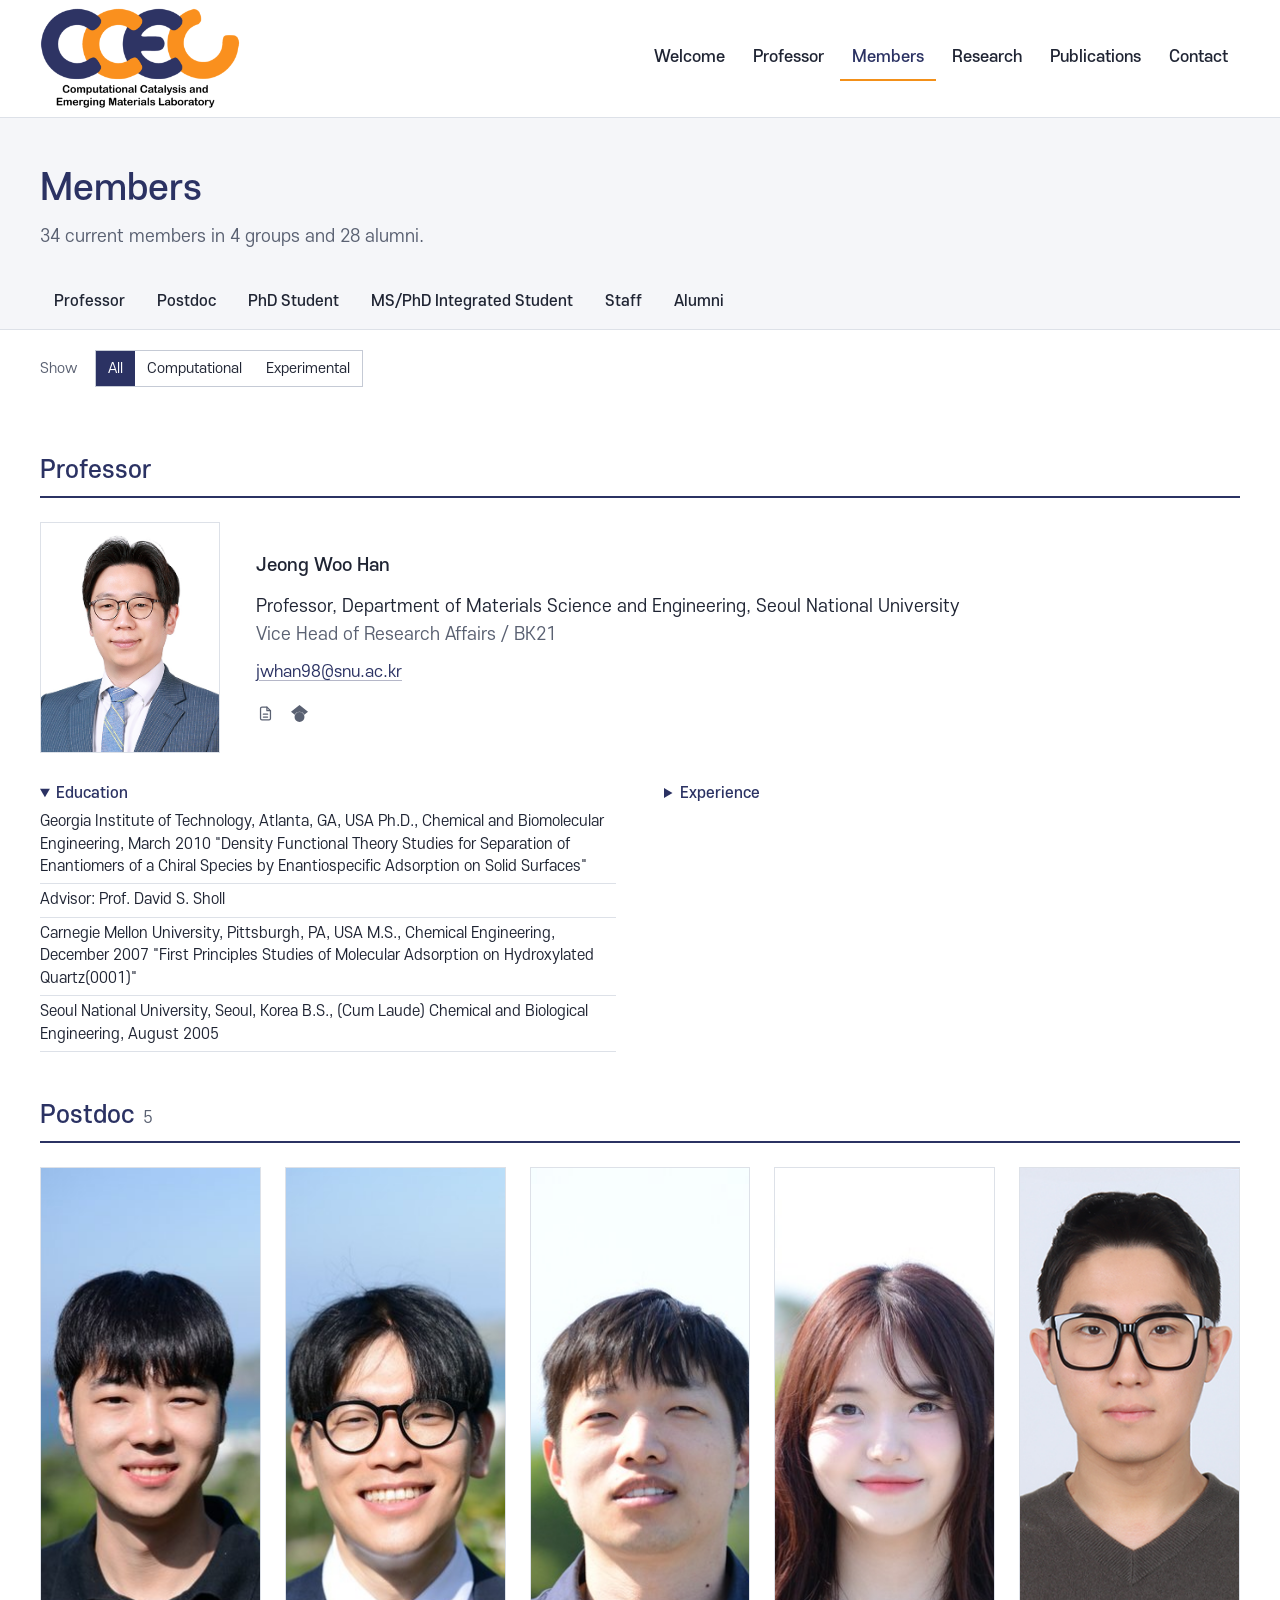
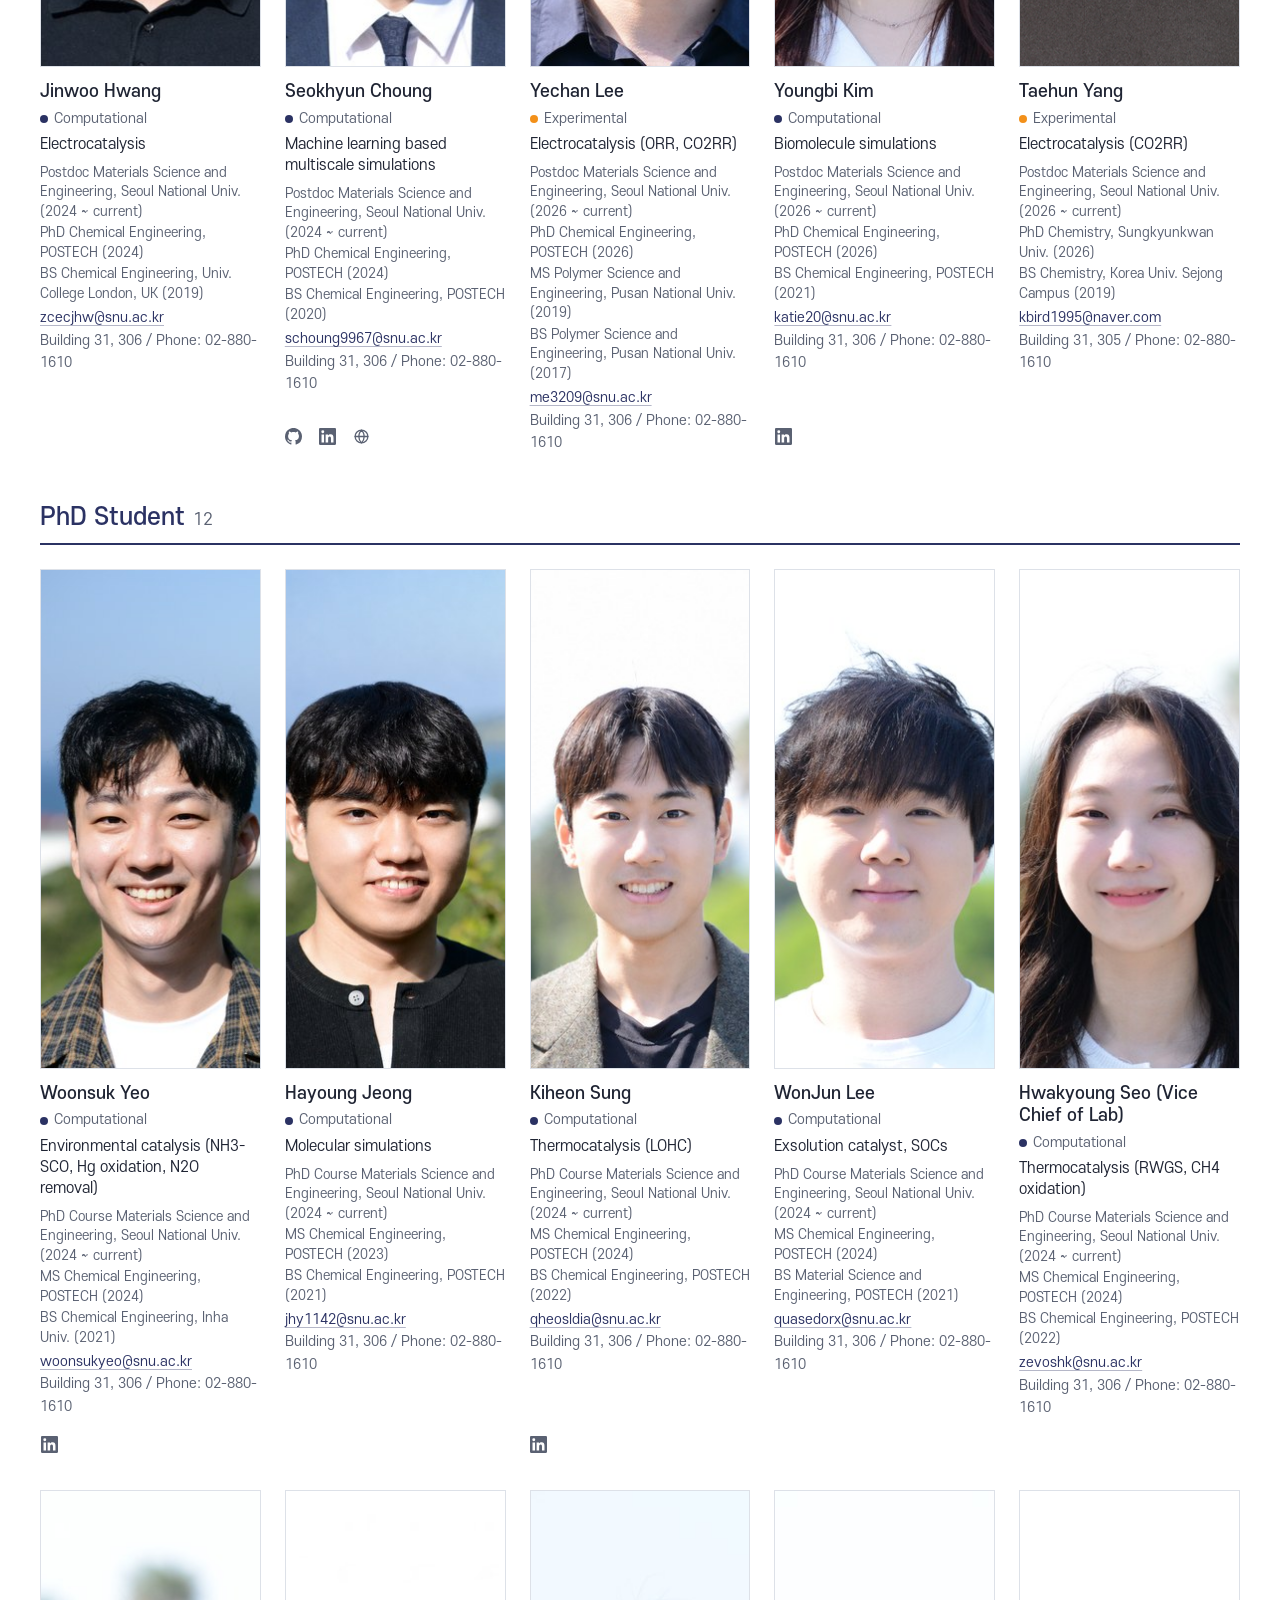
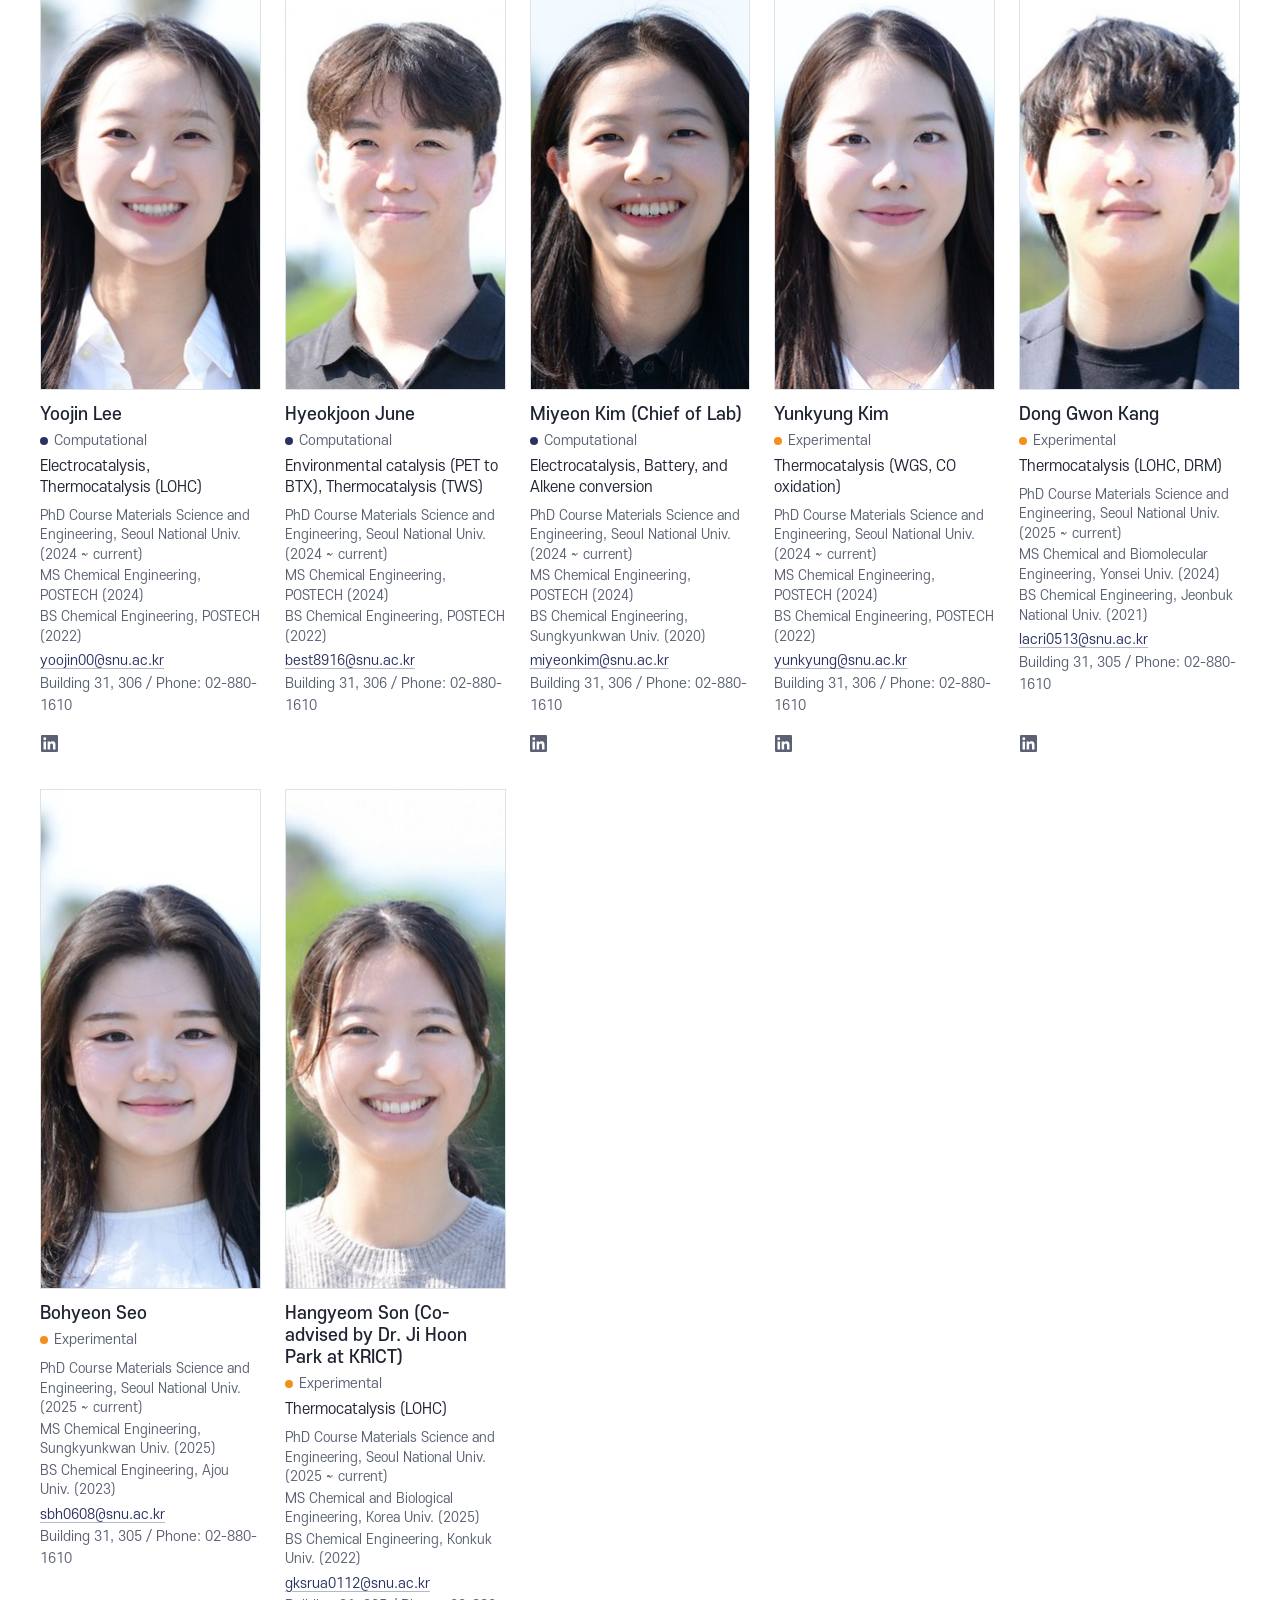
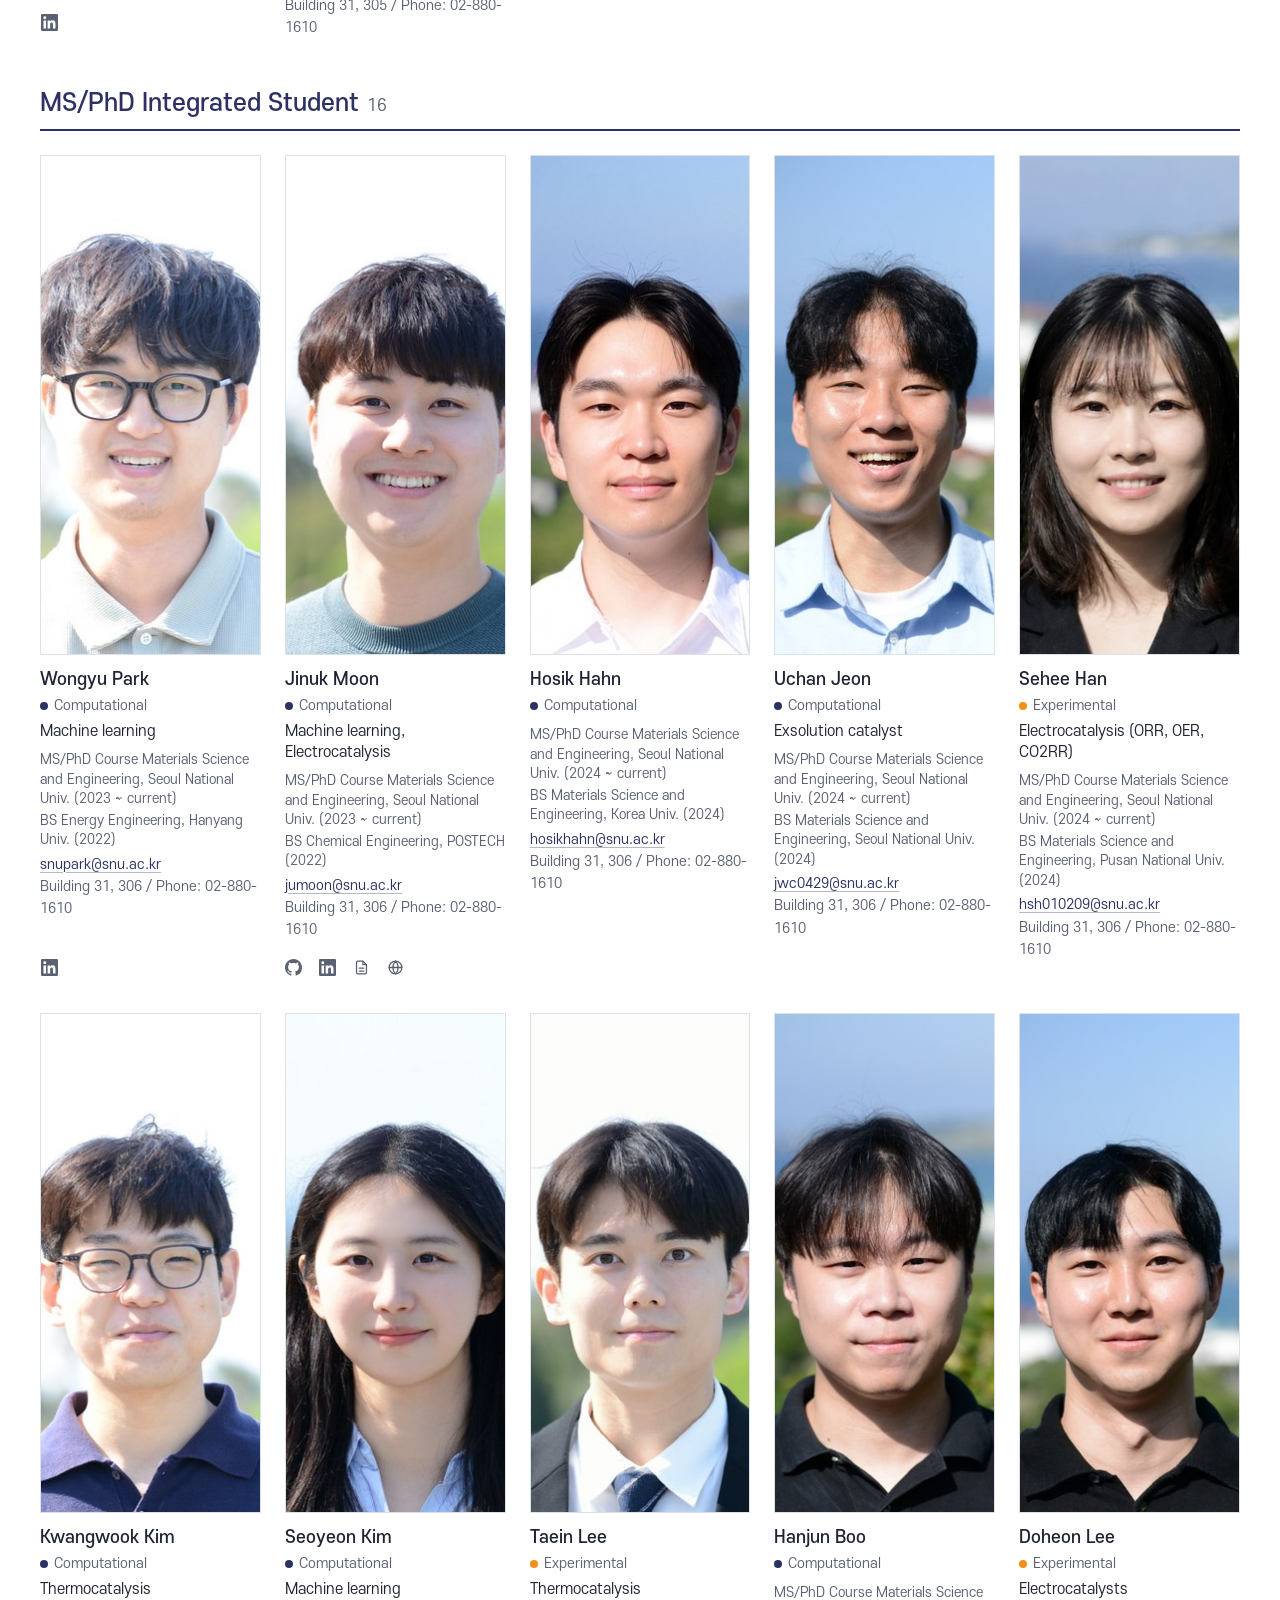
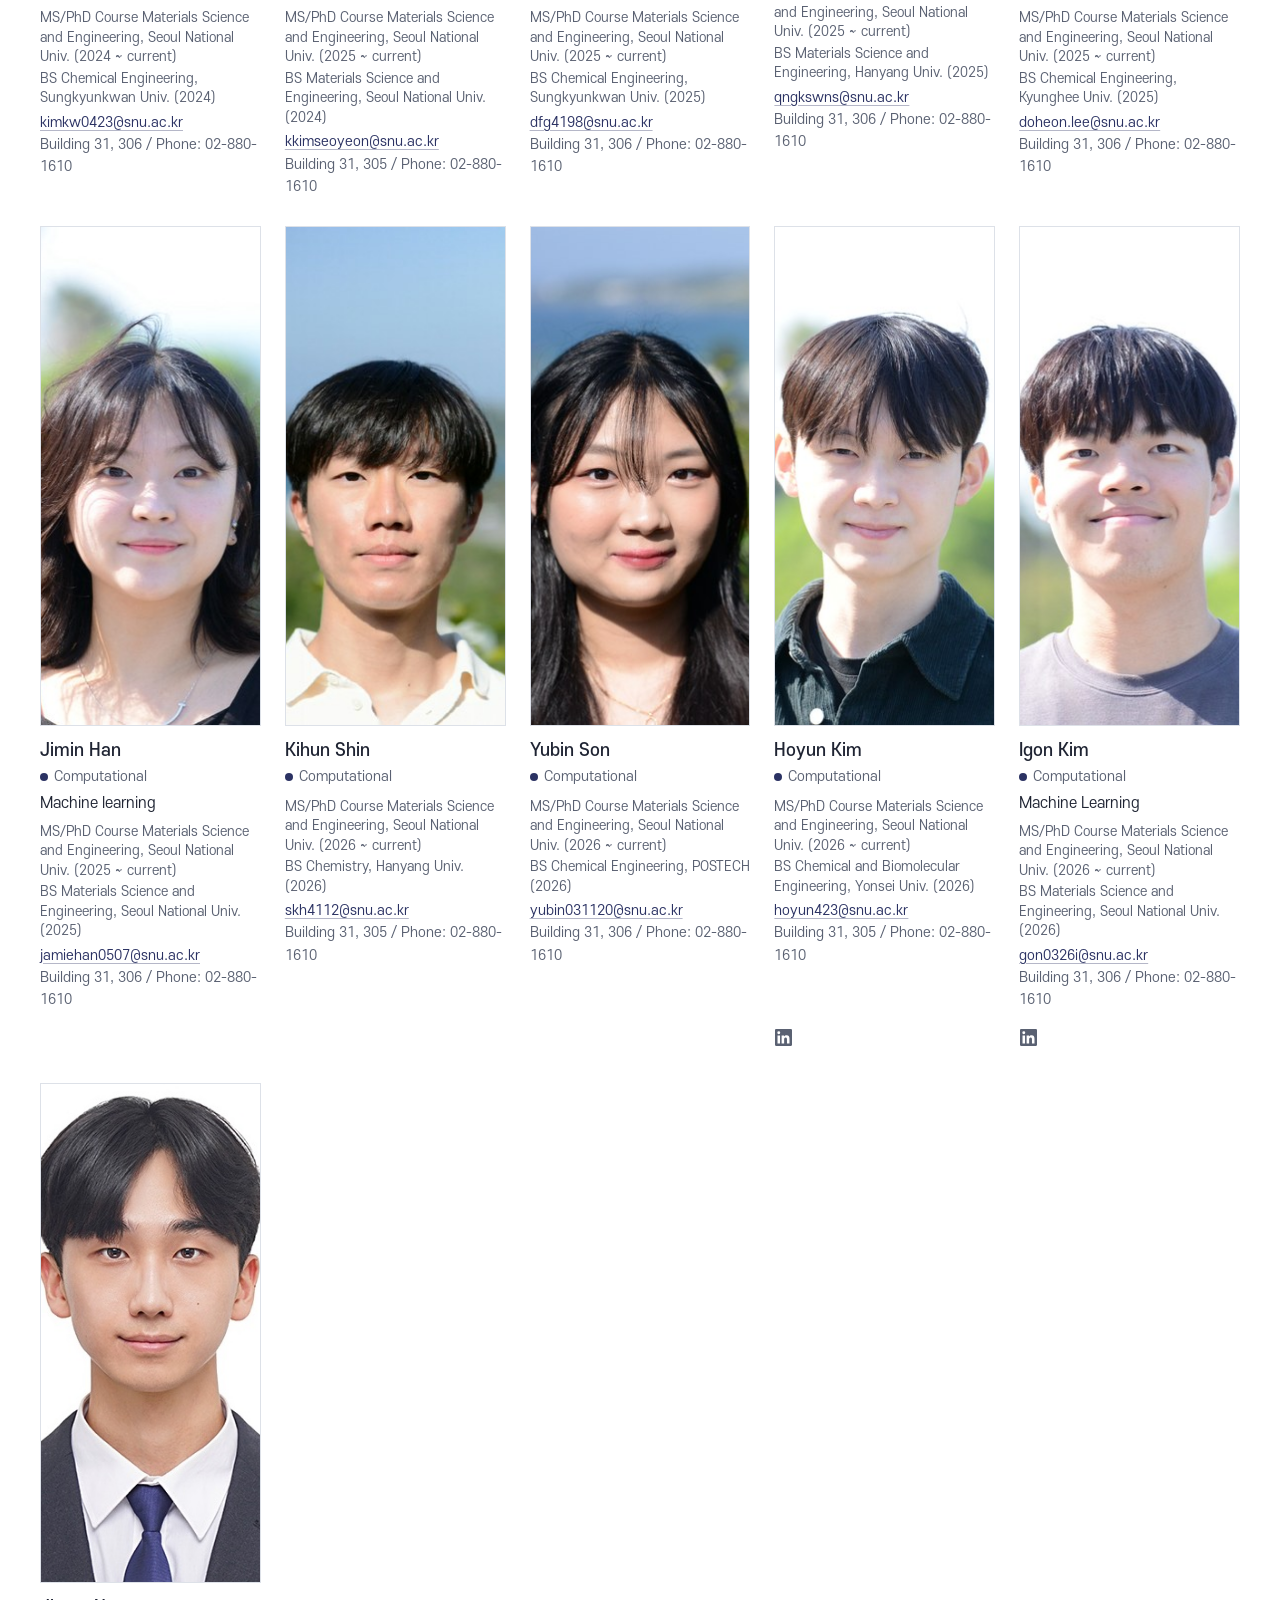
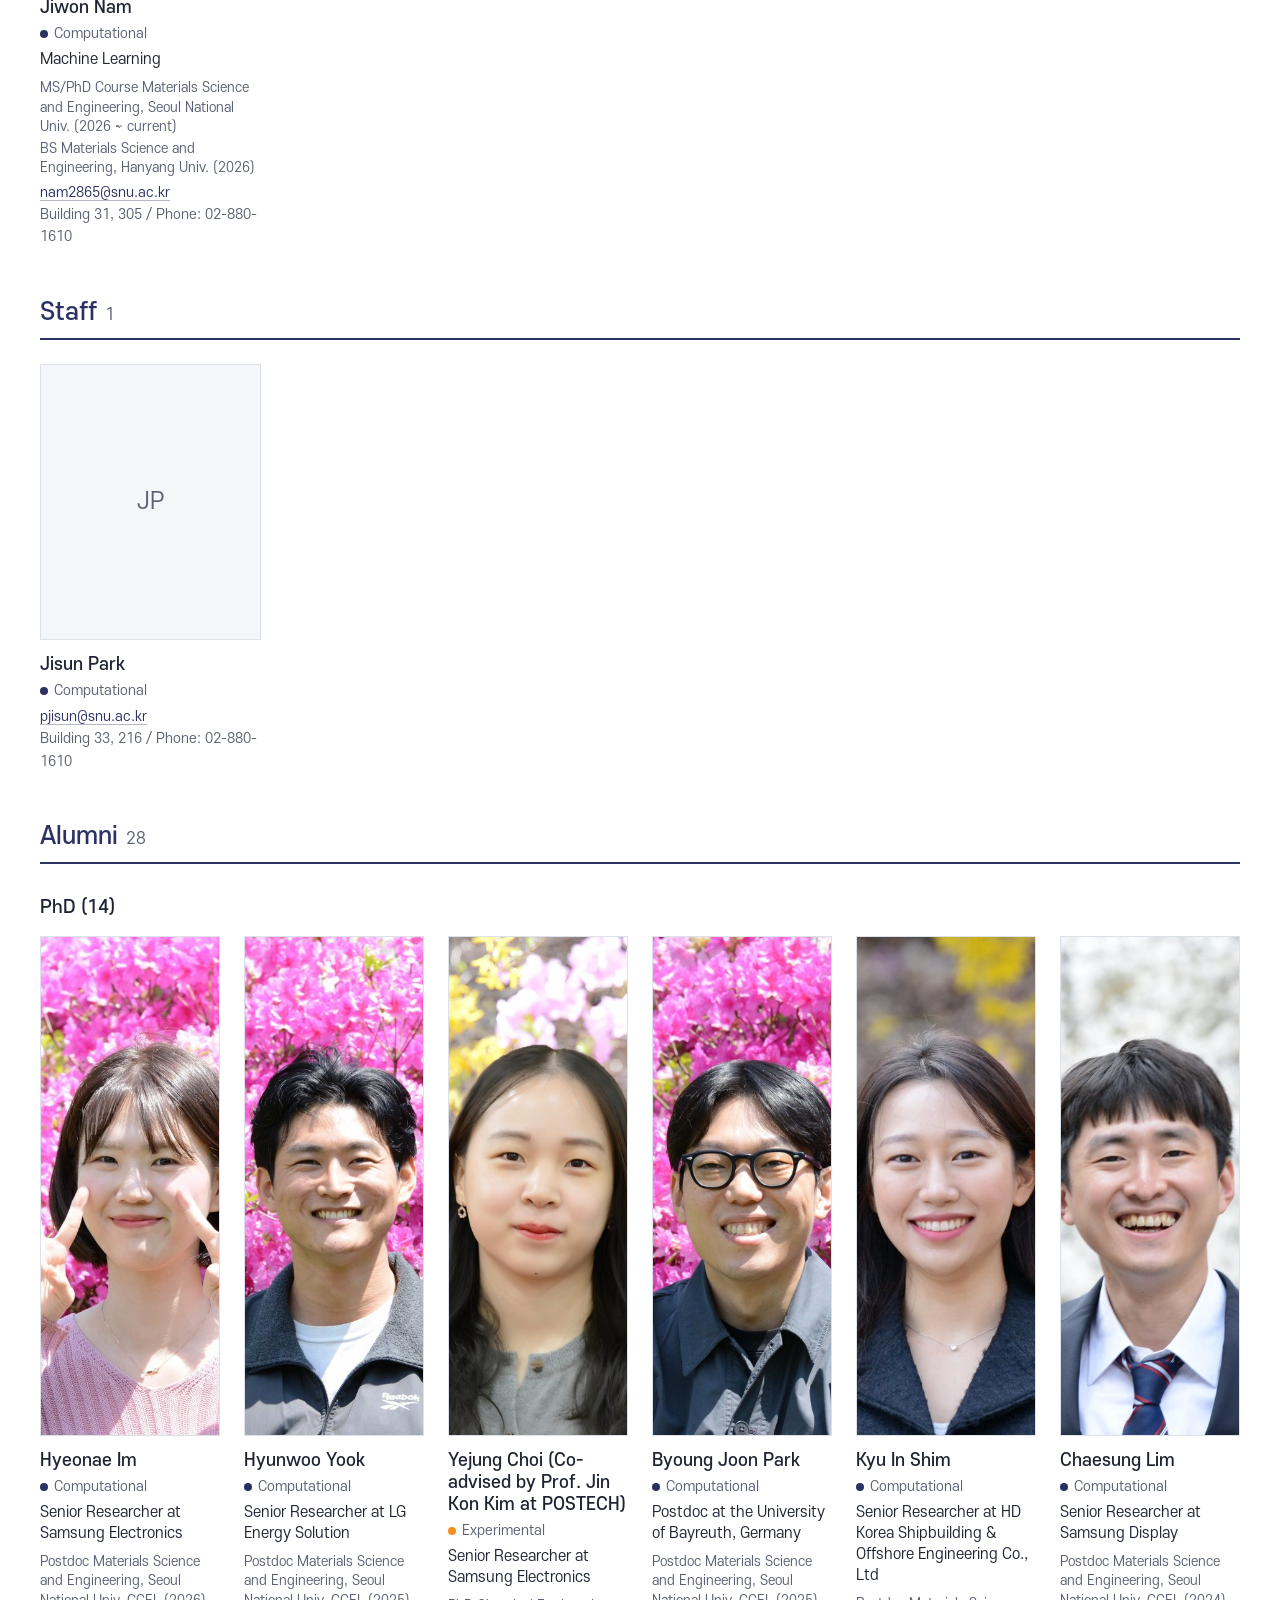
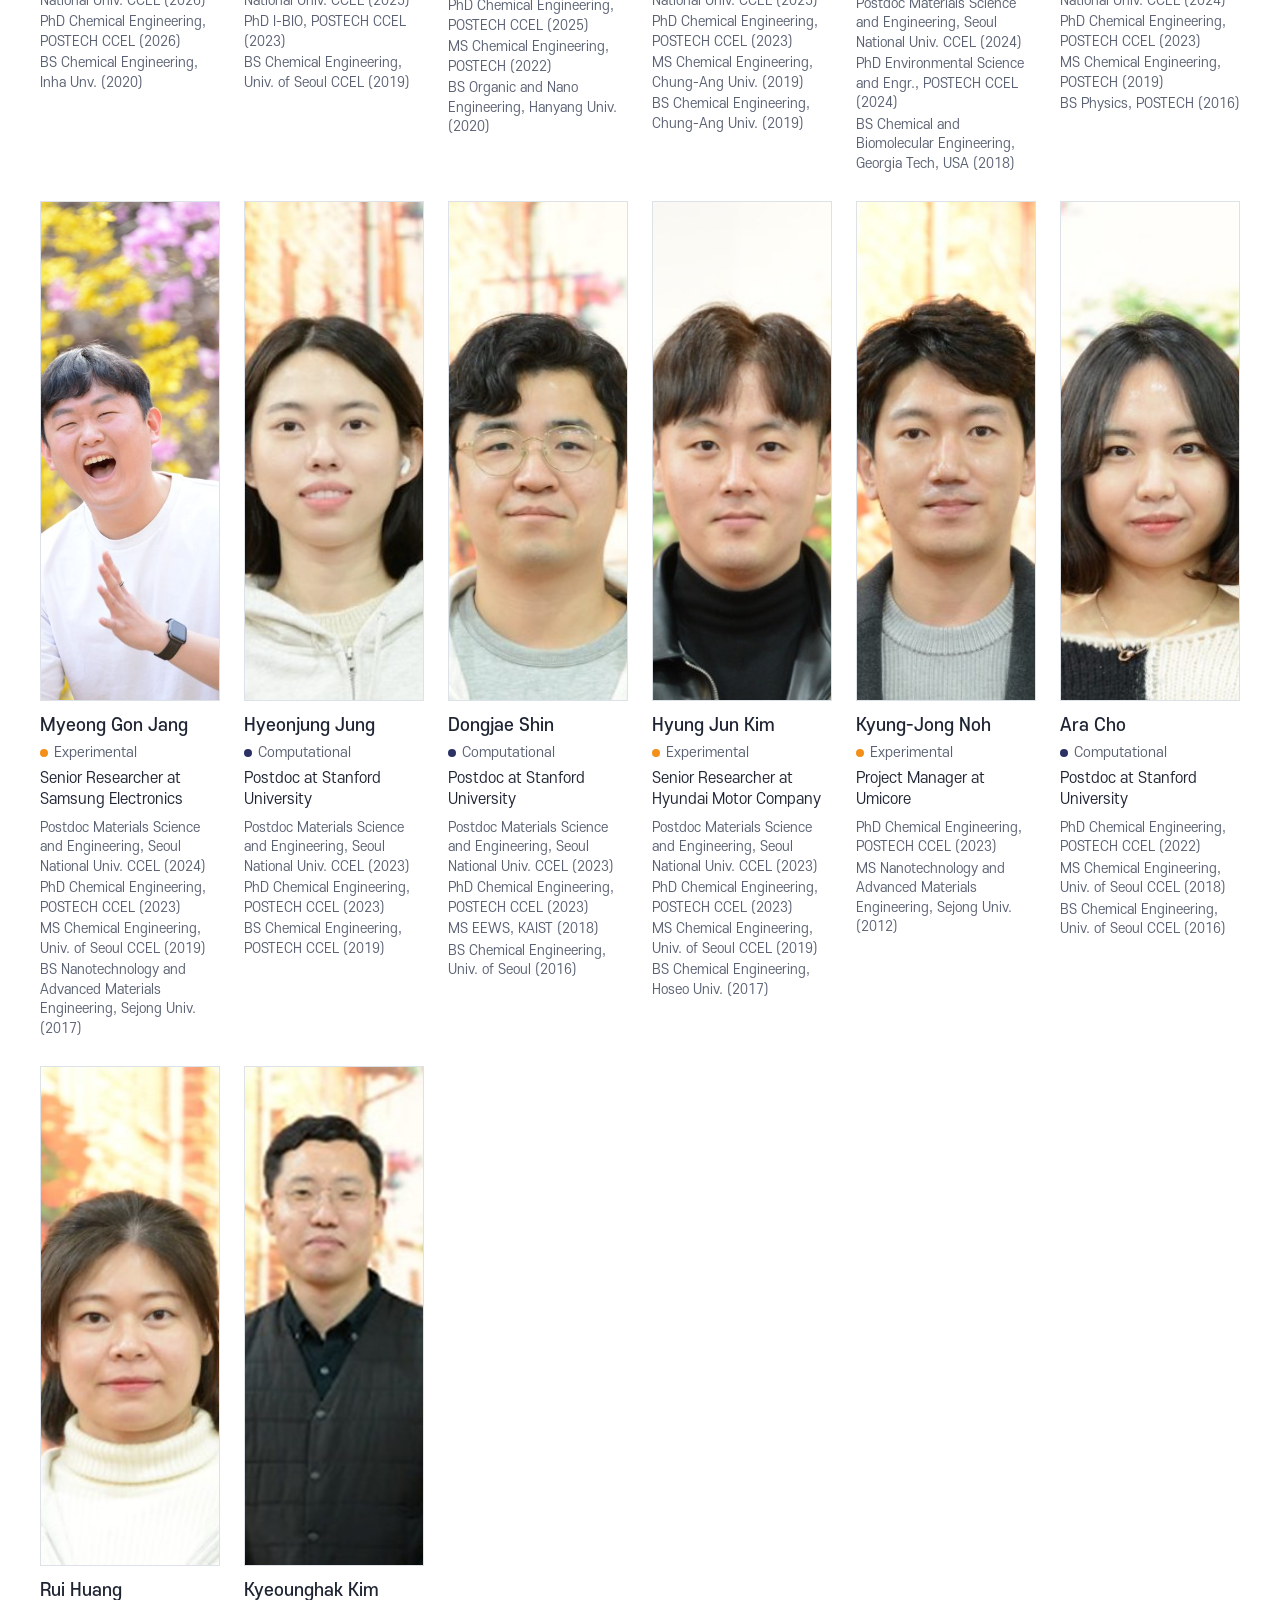
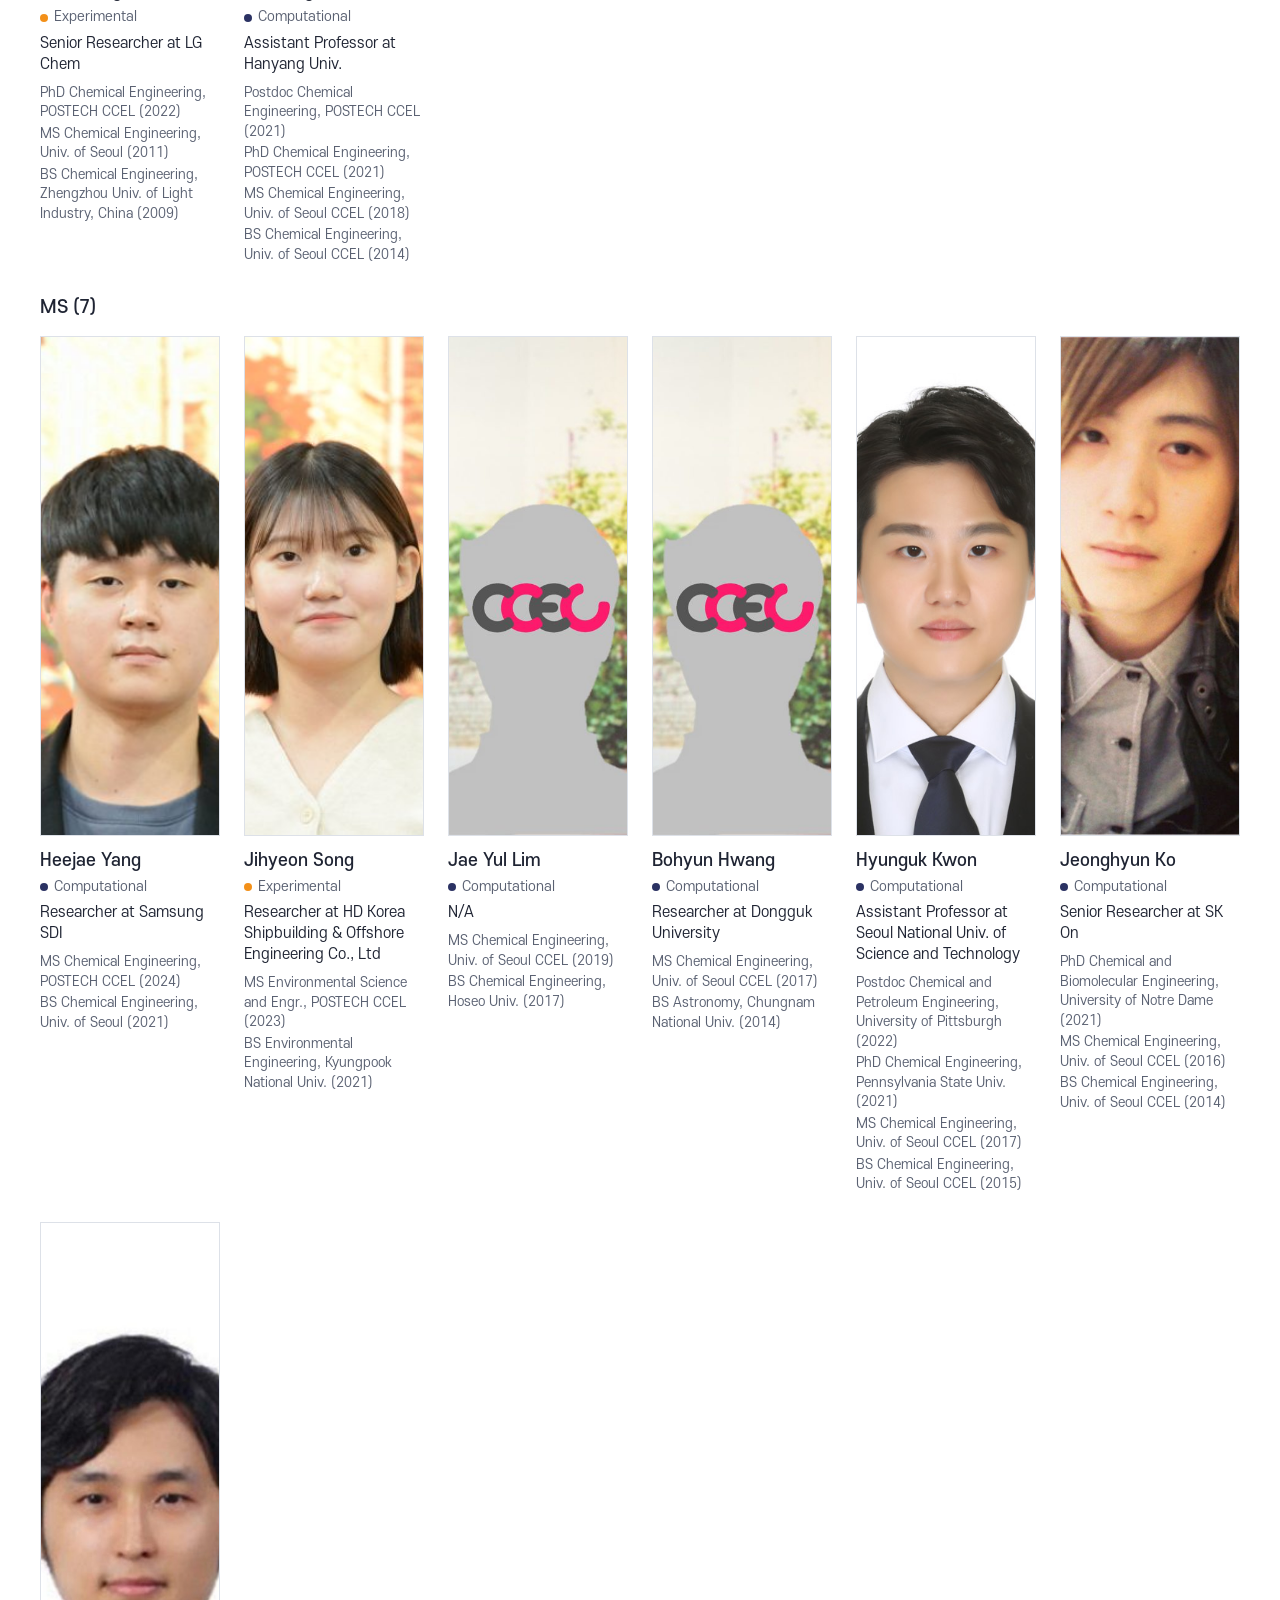
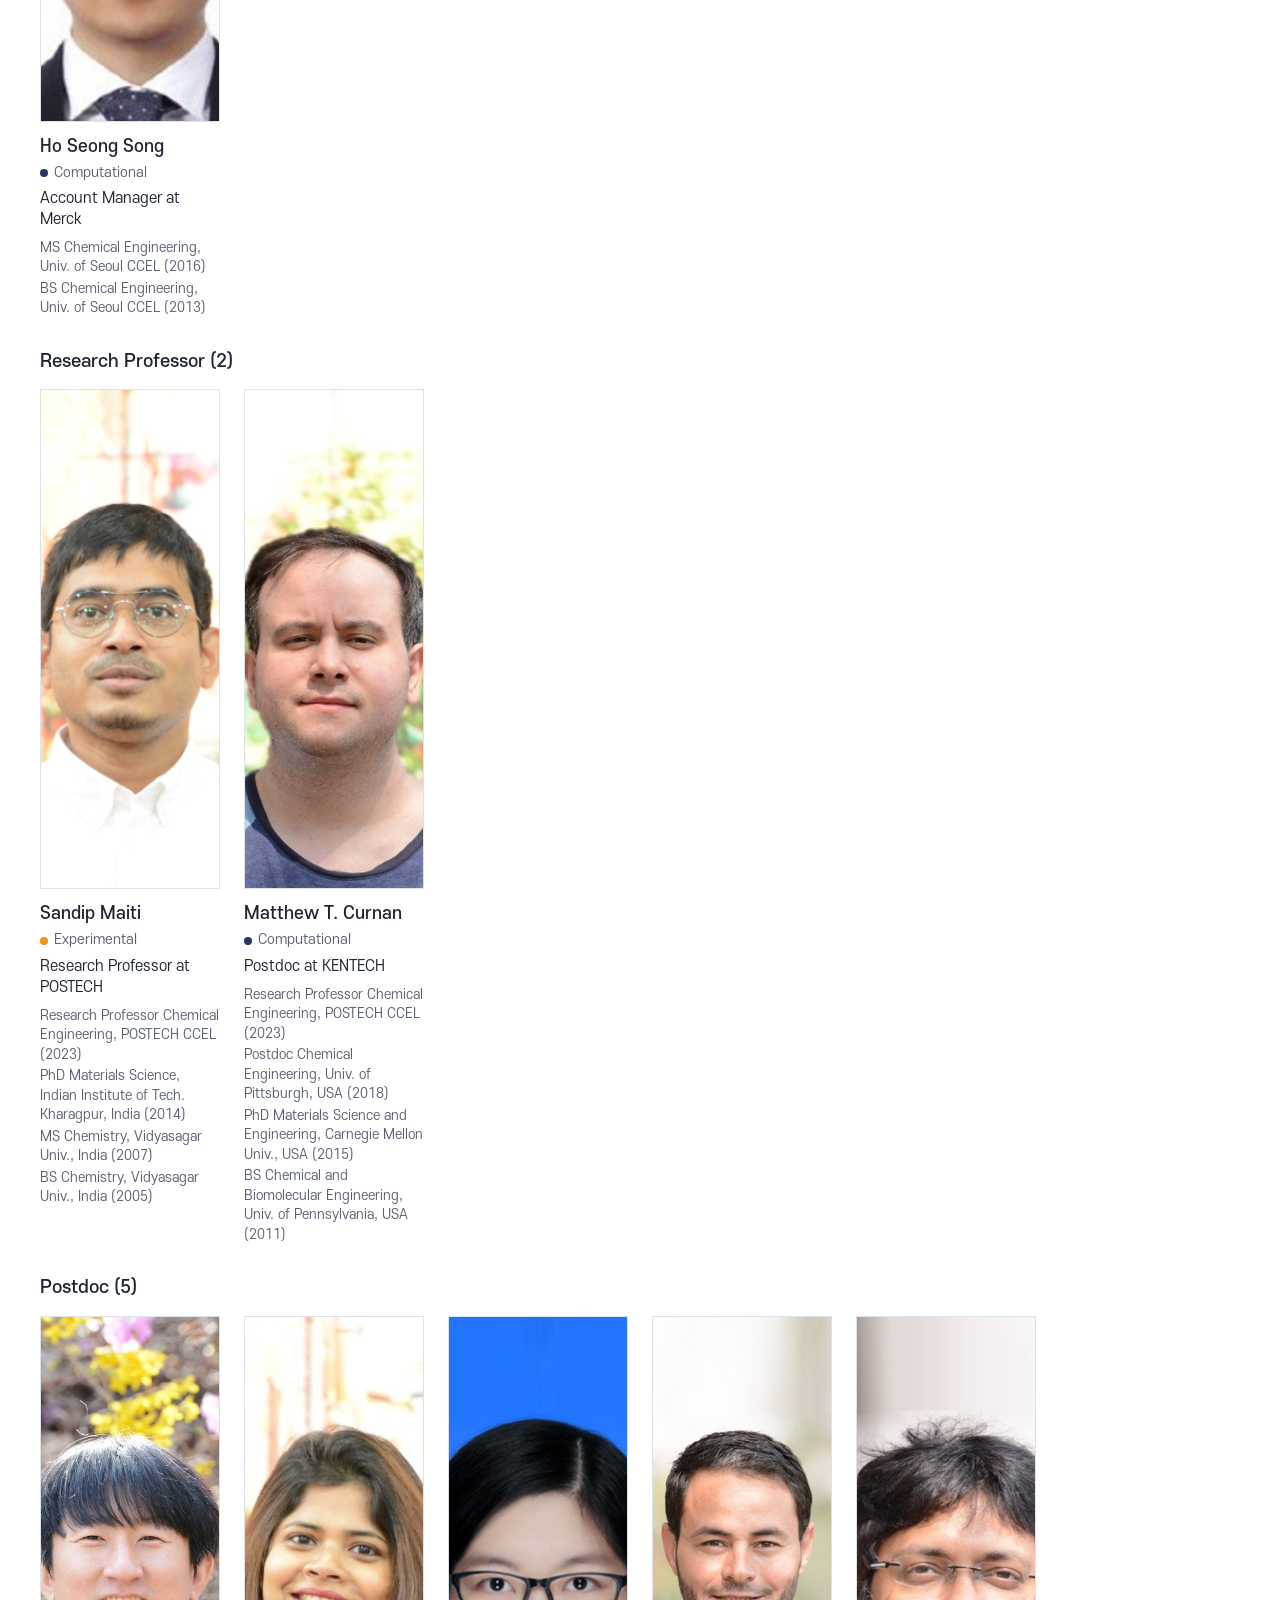
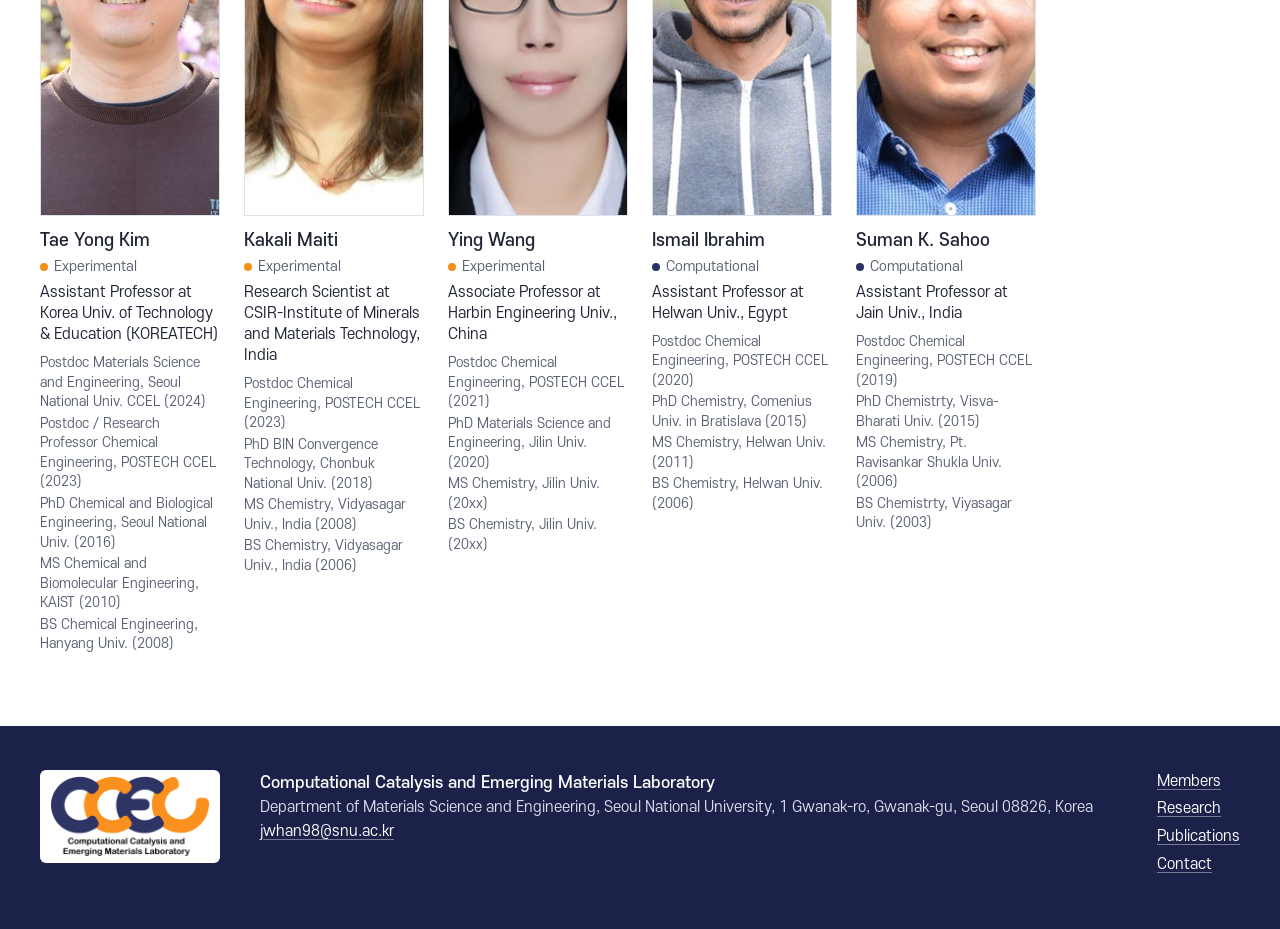
==== commit d50206da: "Lean landing page (v5): main page like the current Welcome page; research, highlights and people mov" ====
--- a/members.html
+++ b/members.html
@@ -4,7 +4,7 @@
 <meta name="robots" content="noindex, nofollow">
 <meta charset="utf-8">
 <meta name="viewport" content="width=device-width, initial-scale=1">
-<title>People · CCEL</title>
+<title>Members · CCEL</title>
 <link rel="stylesheet" href="_shared/brand/brand.css">
 <link rel="stylesheet" href="assets/site.css">
 </head>
@@ -17,11 +17,11 @@
     <button class="nav-toggle" type="button" aria-expanded="false" aria-controls="site-nav"><span class="bars"></span><span class="sr">Menu</span></button>
     <nav id="site-nav" class="site-nav" aria-label="Main">
       <ul>
-        <li><a href="index.html#research">Research</a></li>
+        <li><a href="index.html">Welcome</a></li>
+        <li><a href="members.html#professor">Professor</a></li>
+        <li><a href="members.html" aria-current="page">Members</a></li>
+        <li><a href="research.html">Research</a></li>
         <li><a href="publications.html">Publications</a></li>
-        <li><a href="members.html" aria-current="page">People</a></li>
-        <li><a href="index.html#news">News</a></li>
-        <li><a href="index.html#join">Join Us</a></li>
         <li><a href="index.html#contact">Contact</a></li>
       </ul>
     </nav>
@@ -31,9 +31,9 @@
 <main id="main" class="inner">
   <div class="page-head">
     <div class="wrap">
-      <h1>People</h1>
+      <h1>Members</h1>
       <p class="lede" id="people-lede"></p>
-      <nav class="subnav" id="people-subnav" aria-label="People sections"></nav>
+      <nav class="subnav" id="people-subnav" aria-label="Member groups"></nav>
     </div>
   </div>
   <div class="wrap">
--- a/assets/site.css
+++ b/assets/site.css
@@ -1,4 +1,4 @@
-/* S1 "Pinned hero" — journal-page system shared by index / members / publications.
+/* S1 "Pinned hero" — journal-page system shared by index / research / members / publications.
    One family (S-CoreDream via _shared/brand/brand.css), logo navy for ink, logo orange for small marks only. */
 
 :root {
@@ -102,11 +102,6 @@
   margin-top: 24px; padding-top: 20px; border-top: 1px solid var(--rule);
   font-size: 21px; line-height: 1.45; font-weight: 500; color: var(--ink);
 }
-.stage-panel .intro { margin-top: 12px; font-size: 17px; color: var(--muted); }
-.stage-panel .facts { margin-top: 22px; display: flex; flex-wrap: wrap; gap: 6px 22px; font-size: 15px; }
-.stage-panel .facts a { color: var(--navy); text-decoration: none; border-bottom: 1px solid var(--rule-strong); padding-bottom: 1px; }
-.stage-panel .facts a:hover { border-bottom-color: var(--navy); }
-.stage-panel .facts b { font-weight: 500; }
 .scroll-hint {
   position: absolute; right: var(--gut); bottom: 24px;
   display: none; align-items: center; gap: 8px; padding: 6px 14px; border-radius: 999px;
@@ -146,8 +141,6 @@
   .stage-panel .eyebrow { font-size: 13px; margin-bottom: 8px; }
   .stage-panel h1 { font-size: 27px; line-height: 1.25; }
   .stage-panel .identity { font-size: 17px; margin-top: 14px; padding-top: 12px; }
-  .stage-panel .intro { font-size: 15px; line-height: 1.55; margin-top: 8px; }
-  .stage-panel .facts { margin-top: 14px; font-size: 14px; gap: 4px 16px; }
   html.scrub .stage { height: 240vh; }
   html.scrub .stage-media { flex: 1 1 auto; height: auto; min-height: 120px; }
   html.scrub .stage-body { padding-bottom: max(0px, calc(100vh - 100svh)); background: #fff; }
@@ -185,14 +178,43 @@
   .sec-sub { font-size: 18px; margin-top: 40px; }
 }
 
-/* research */
-.research-intro { display: grid; grid-template-columns: minmax(0, 5fr) minmax(0, 7fr); gap: 48px; align-items: start; margin-bottom: 56px; }
+/* landing: selected publications in short form (area, title, journal line, DOI) */
+.sel { display: grid; grid-template-columns: repeat(2, minmax(0, 1fr)); gap: 0 48px; }
+.sel-item { padding: 20px 0 22px; border-bottom: 1px solid var(--rule); min-width: 0; }
+.sel-area {
+  display: inline-flex; align-items: center; gap: 8px; font-size: 13.5px; line-height: 1.45; color: var(--muted);
+  text-decoration: none;
+}
+.sel-area::before { content: ""; flex: none; width: 7px; height: 7px; background: var(--accent); }
+.sel-area:hover { color: var(--navy); text-decoration: underline; }
+.sel-title { margin-top: 6px; font-size: 17px; line-height: 1.45; font-weight: 500; color: var(--ink); }
+.sel-title a { color: inherit; text-decoration: none; }
+.sel-title a:hover { color: var(--navy); text-decoration: underline; }
+.sel-src { margin-top: 4px; font-size: 15px; line-height: 1.5; color: var(--ink); }
+.sel-doi { margin-top: 2px; line-height: 1.5; }
+@media (max-width: 900px) { .sel { grid-template-columns: 1fr; } }
+@media (max-width: 768px) { .sel-item { padding: 16px 0 18px; } .sel-title { font-size: 16px; } }
+
+/* landing: about (Korean intro beside the research-loop figure) */
+.about { display: grid; grid-template-columns: minmax(0, 5fr) minmax(0, 7fr); gap: 48px; align-items: start; }
+.about-ko { font-size: 16.5px; line-height: 1.9; color: var(--ink); }
+.about .sec-links { margin-top: 24px; }
+@media (max-width: 900px) { .about { grid-template-columns: 1fr; gap: 32px; } }
+
+/* research page */
+.page-head.page-head--solo { padding-bottom: 40px; }
+.rhead { display: grid; grid-template-columns: minmax(0, 6fr) minmax(0, 5fr); gap: 24px 64px; align-items: start; }
+.page-head .lede.rhead-lede { font-size: 19px; line-height: 1.55; color: var(--ink); margin-top: 14px; }
+.toc { border-left: 2px solid var(--navy); padding-left: 22px; }
+.toc-h { font-size: 14px; color: var(--muted); margin-bottom: 6px; }
+.toc li a { display: flex; gap: 12px; padding: 4px 0; font-size: 15.5px; line-height: 1.45; color: var(--ink); text-decoration: none; }
+.toc li a:hover { color: var(--navy); text-decoration: underline; }
+.toc-n { flex: none; width: 28px; color: var(--muted); }
+@media (max-width: 900px) { .rhead { grid-template-columns: 1fr; } }
+@media (max-width: 768px) { .page-head.page-head--solo { padding-bottom: 28px; } .page-head .lede.rhead-lede { font-size: 17px; } .toc li a { font-size: 15px; } }
+.research-intro { display: grid; grid-template-columns: minmax(0, 5fr) minmax(0, 7fr); gap: 48px; align-items: start; padding-top: 56px; margin-bottom: 56px; }
 .research-intro p + p { margin-top: 14px; }
 .research-intro .lead { font-size: 19px; line-height: 1.6; color: var(--ink); }
-.about-ko {
-  margin: -16px 0 56px; padding: 20px 0 0; border-top: 1px solid var(--rule);
-  max-width: 82ch; font-size: 16px; line-height: 1.85; color: var(--muted);
-}
 .fig { margin: 0; }
 .fig img { display: block; width: 100%; height: auto; border: 1px solid var(--rule); }
 .fig figcaption { margin-top: 10px; font-size: 14px; color: var(--muted); }
@@ -205,19 +227,20 @@
 .area-fig img { display: block; width: 220px; height: 220px; object-fit: cover; border: 1px solid var(--rule); background: var(--band); }
 .area-num { font-size: 14px; color: var(--muted); display: flex; align-items: center; gap: 8px; }
 .area-num::before { content: ""; width: 8px; height: 8px; background: var(--accent); }
-.area h3 { font-size: 23px; margin-top: 6px; }
+.area h2 { font-size: 23px; margin-top: 6px; }
 .area-sum { margin-top: 12px; max-width: 70ch; }
 .kw { display: flex; flex-wrap: wrap; gap: 6px; margin-top: 16px; }
 .kw li { font-size: 13.5px; line-height: 1.4; padding: 4px 10px; background: var(--band); border: 1px solid var(--rule); color: var(--ink); }
 .area-papers { margin-top: 22px; padding-top: 16px; border-top: 1px dashed var(--rule-strong); }
-.area-papers h4 { font-size: 14px; font-weight: 500; color: var(--muted); margin-bottom: 8px; }
+.area-papers h3 { font-size: 14px; font-weight: 500; color: var(--muted); margin-bottom: 8px; }
+.area-papers ul + h3 { margin-top: 14px; }
 .area-papers li { font-size: 15.5px; line-height: 1.5; padding-left: 16px; position: relative; }
 .area-papers li + li { margin-top: 8px; }
 .area-papers li::before { content: ""; position: absolute; left: 0; top: .62em; width: 6px; height: 1px; background: var(--muted); }
 .area-papers .src { color: var(--muted); }
 .area-papers .more { display: inline-block; margin-top: 12px; }
 @media (max-width: 900px) {
-  .research-intro { grid-template-columns: 1fr; gap: 28px; }
+  .research-intro { grid-template-columns: 1fr; gap: 28px; padding-top: 36px; }
 }
 @media (max-width: 768px) {
   .area { grid-template-columns: 88px minmax(0, 1fr); gap: 4px 16px; padding: 26px 0; }
@@ -225,7 +248,7 @@
   .area-text { display: contents; }
   .area-head { grid-column: 2; align-self: center; }
   .area-rest { grid-column: 1 / -1; }
-  .area h3 { font-size: 19px; }
+  .area h2 { font-size: 19px; }
   .area-sum { font-size: 16px; }
   .research-intro .lead { font-size: 17px; }
 }
@@ -282,8 +305,6 @@
 .prof-roles { color: var(--muted); }
 .prof-mail { margin-top: 10px; font-size: 16px; }
 .prof .links { margin-top: 12px; }
-.counts { display: flex; flex-wrap: wrap; gap: 8px 28px; margin: 40px 0 0; padding: 18px 0; border-top: 1px solid var(--rule); border-bottom: 1px solid var(--rule); font-size: 15px; color: var(--muted); }
-.counts b { font-weight: 500; color: var(--navy); font-size: 20px; margin-right: 6px; }
 .people { display: grid; grid-template-columns: repeat(5, minmax(0, 1fr)); gap: 28px 24px; }
 .person { display: flex; flex-direction: column; gap: 4px; min-width: 0; }
 .person-photo { display: block; width: 100%; aspect-ratio: 4 / 5; object-fit: cover; object-position: center 20%; background: var(--band); border: 1px solid var(--rule); }
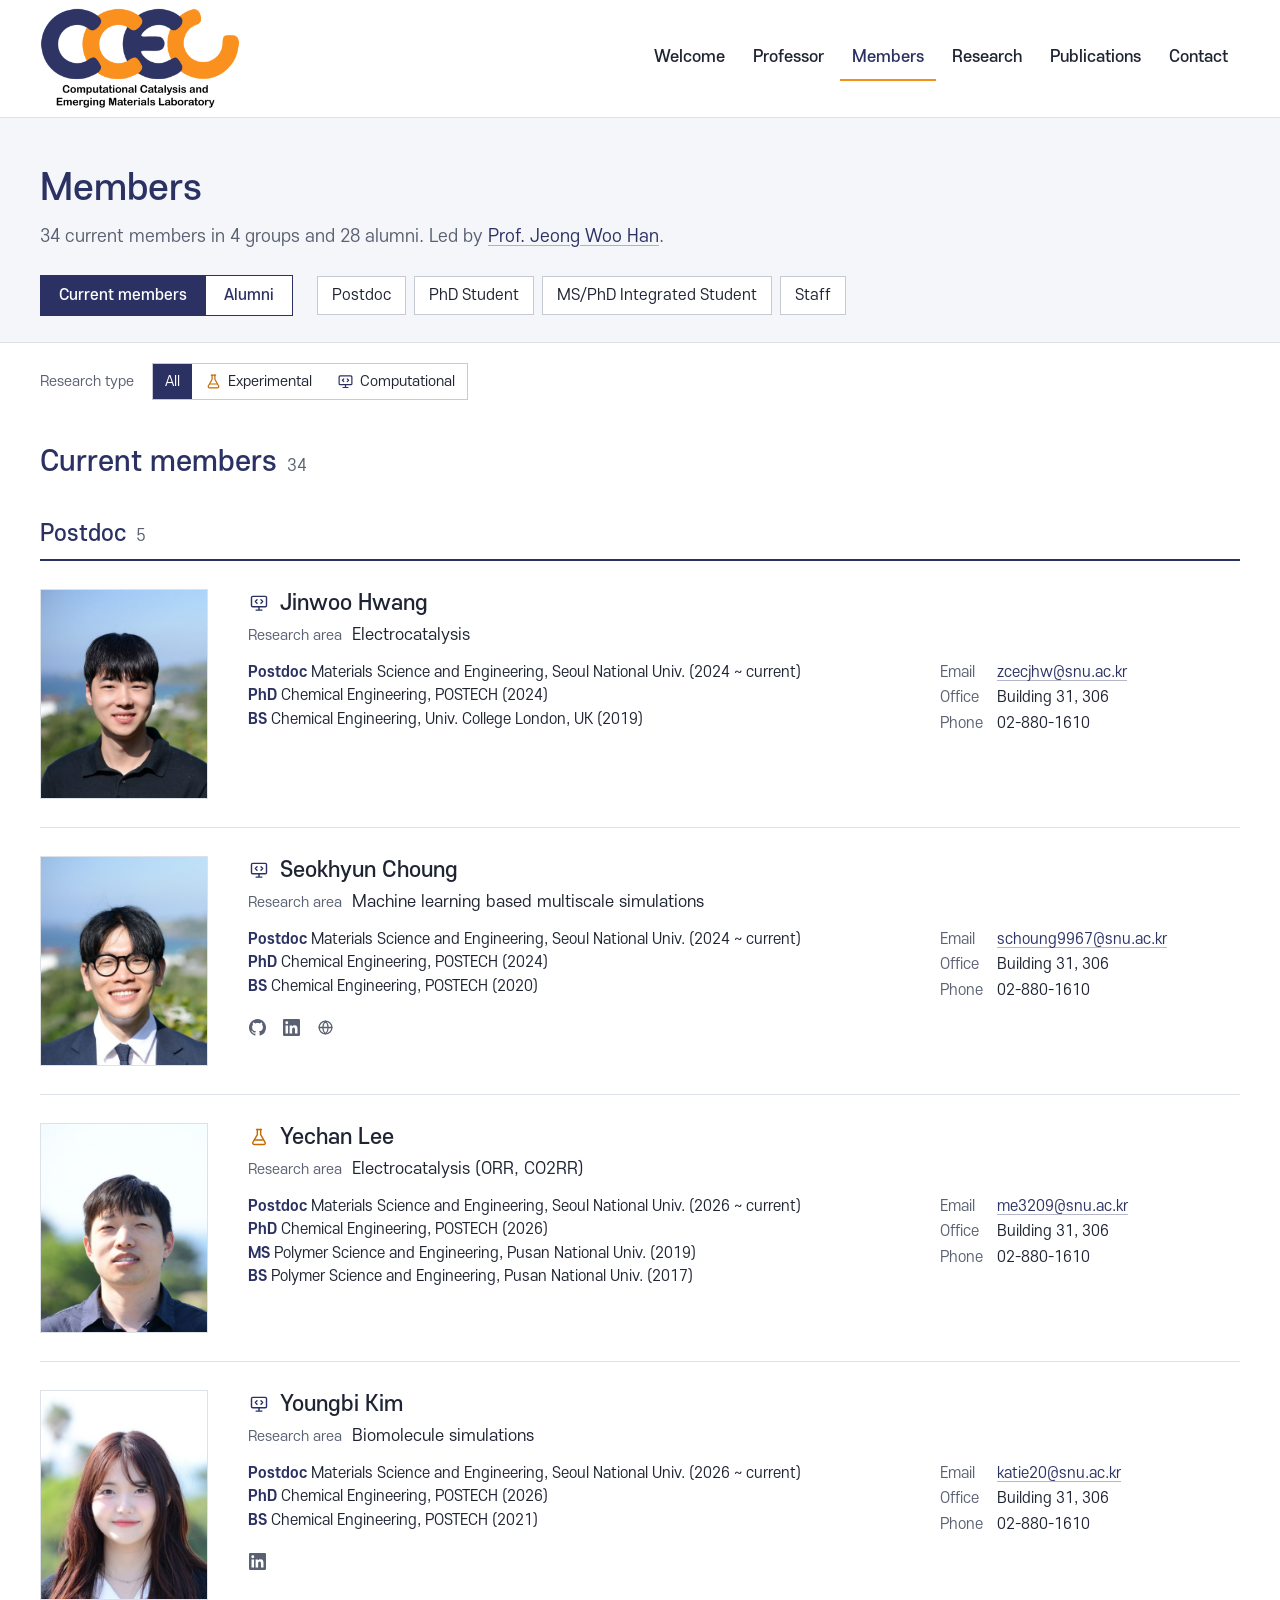
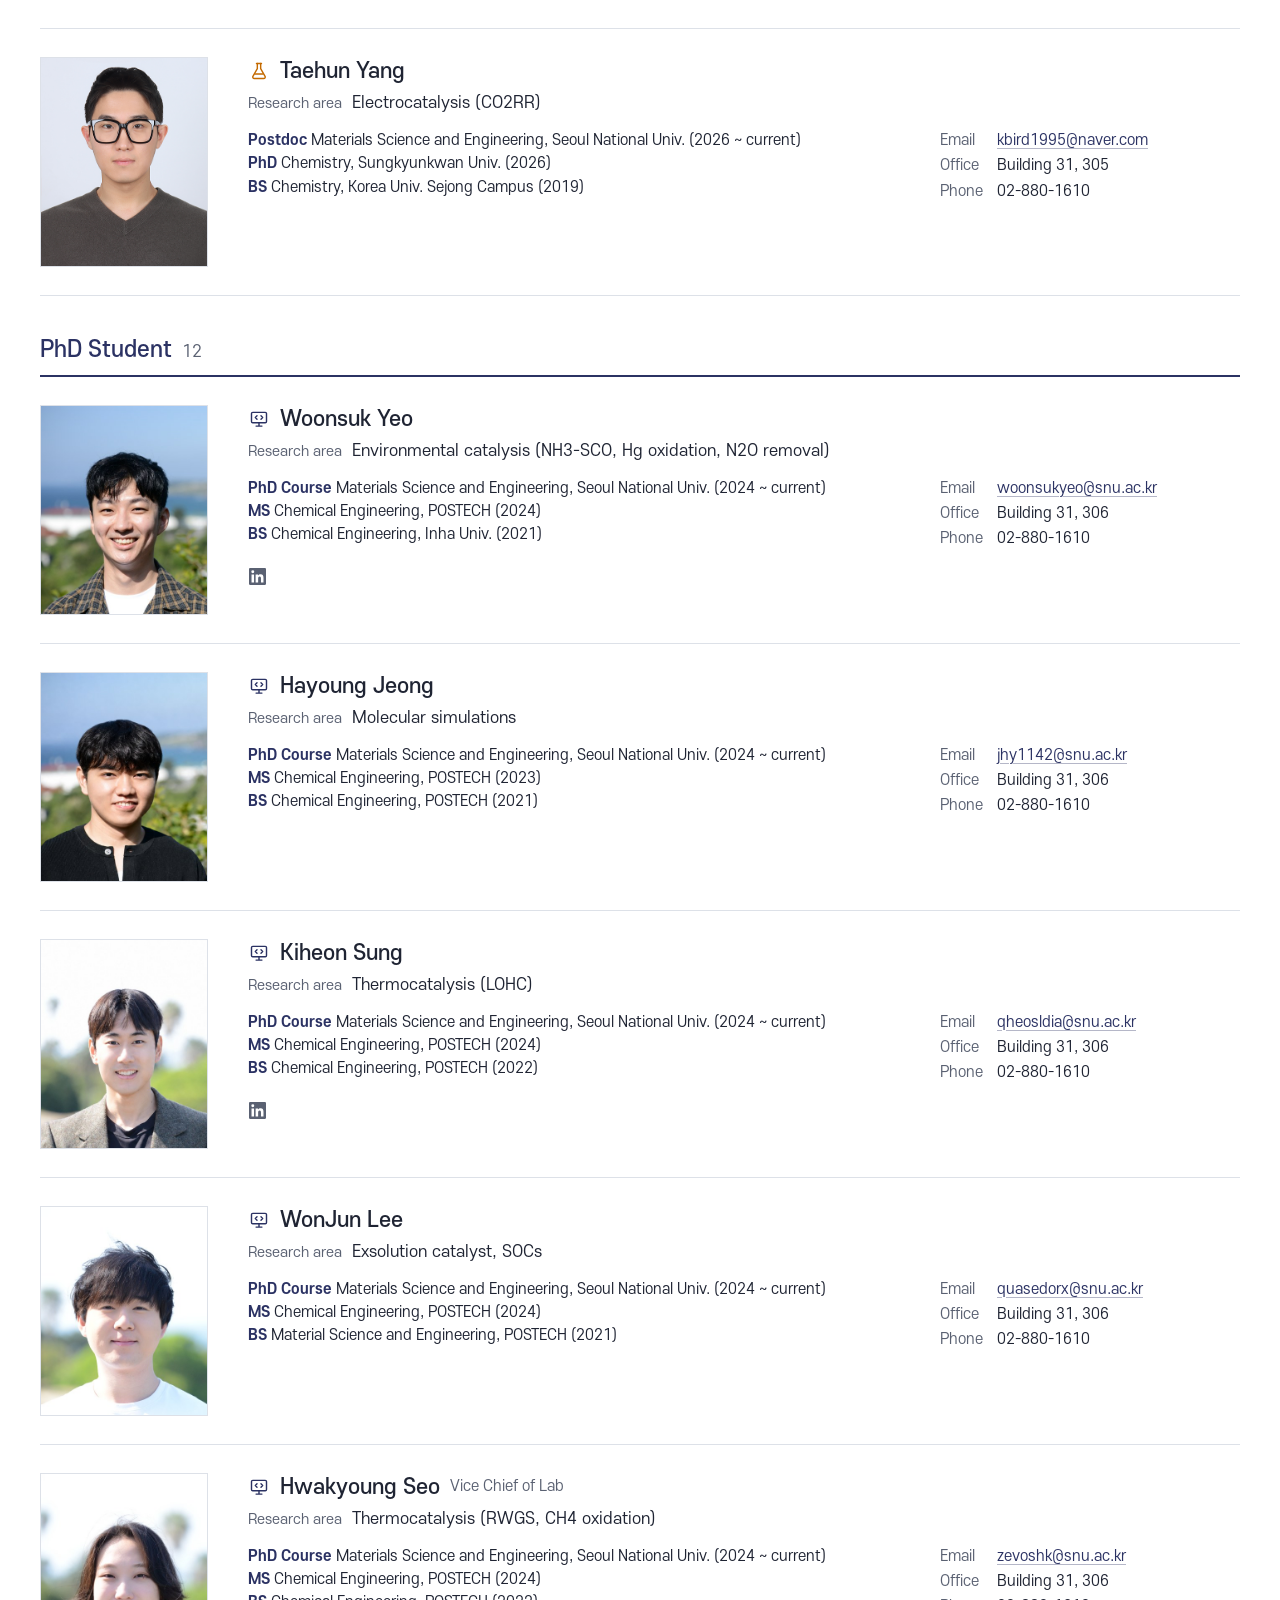
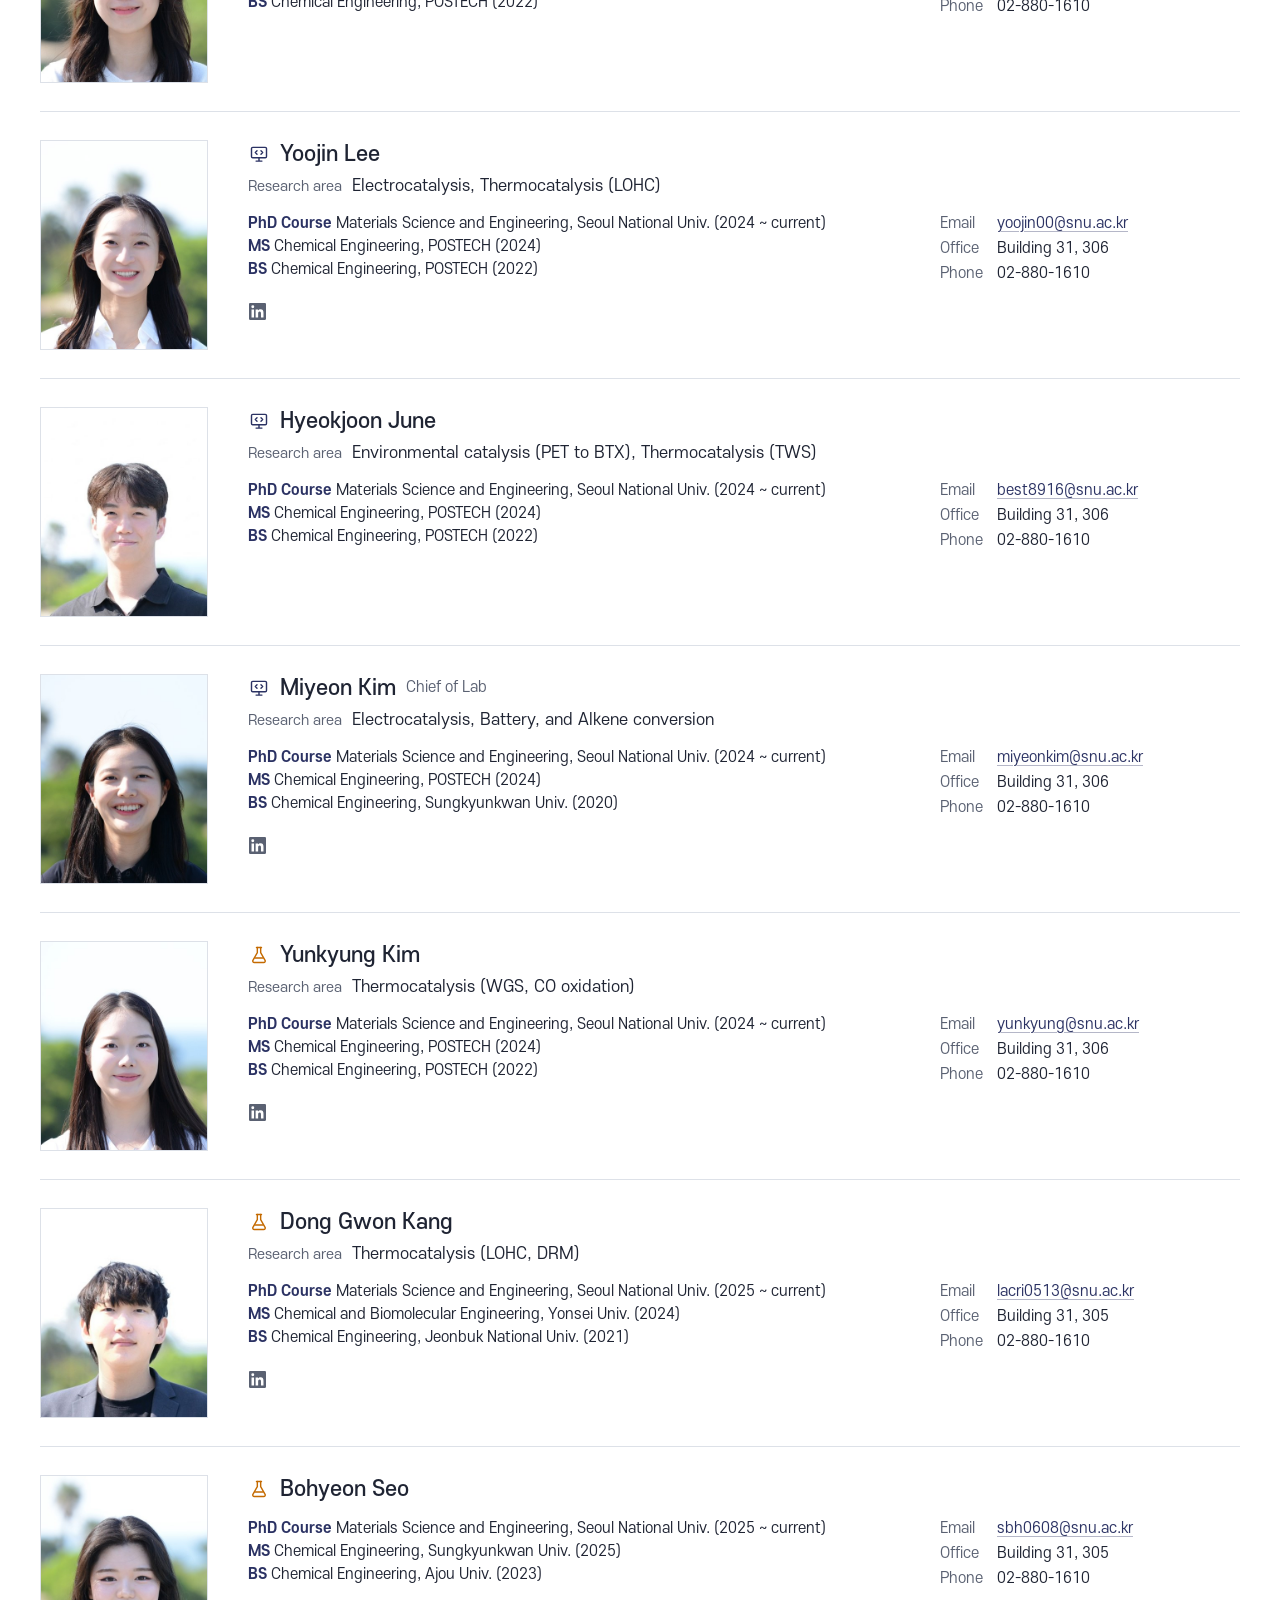
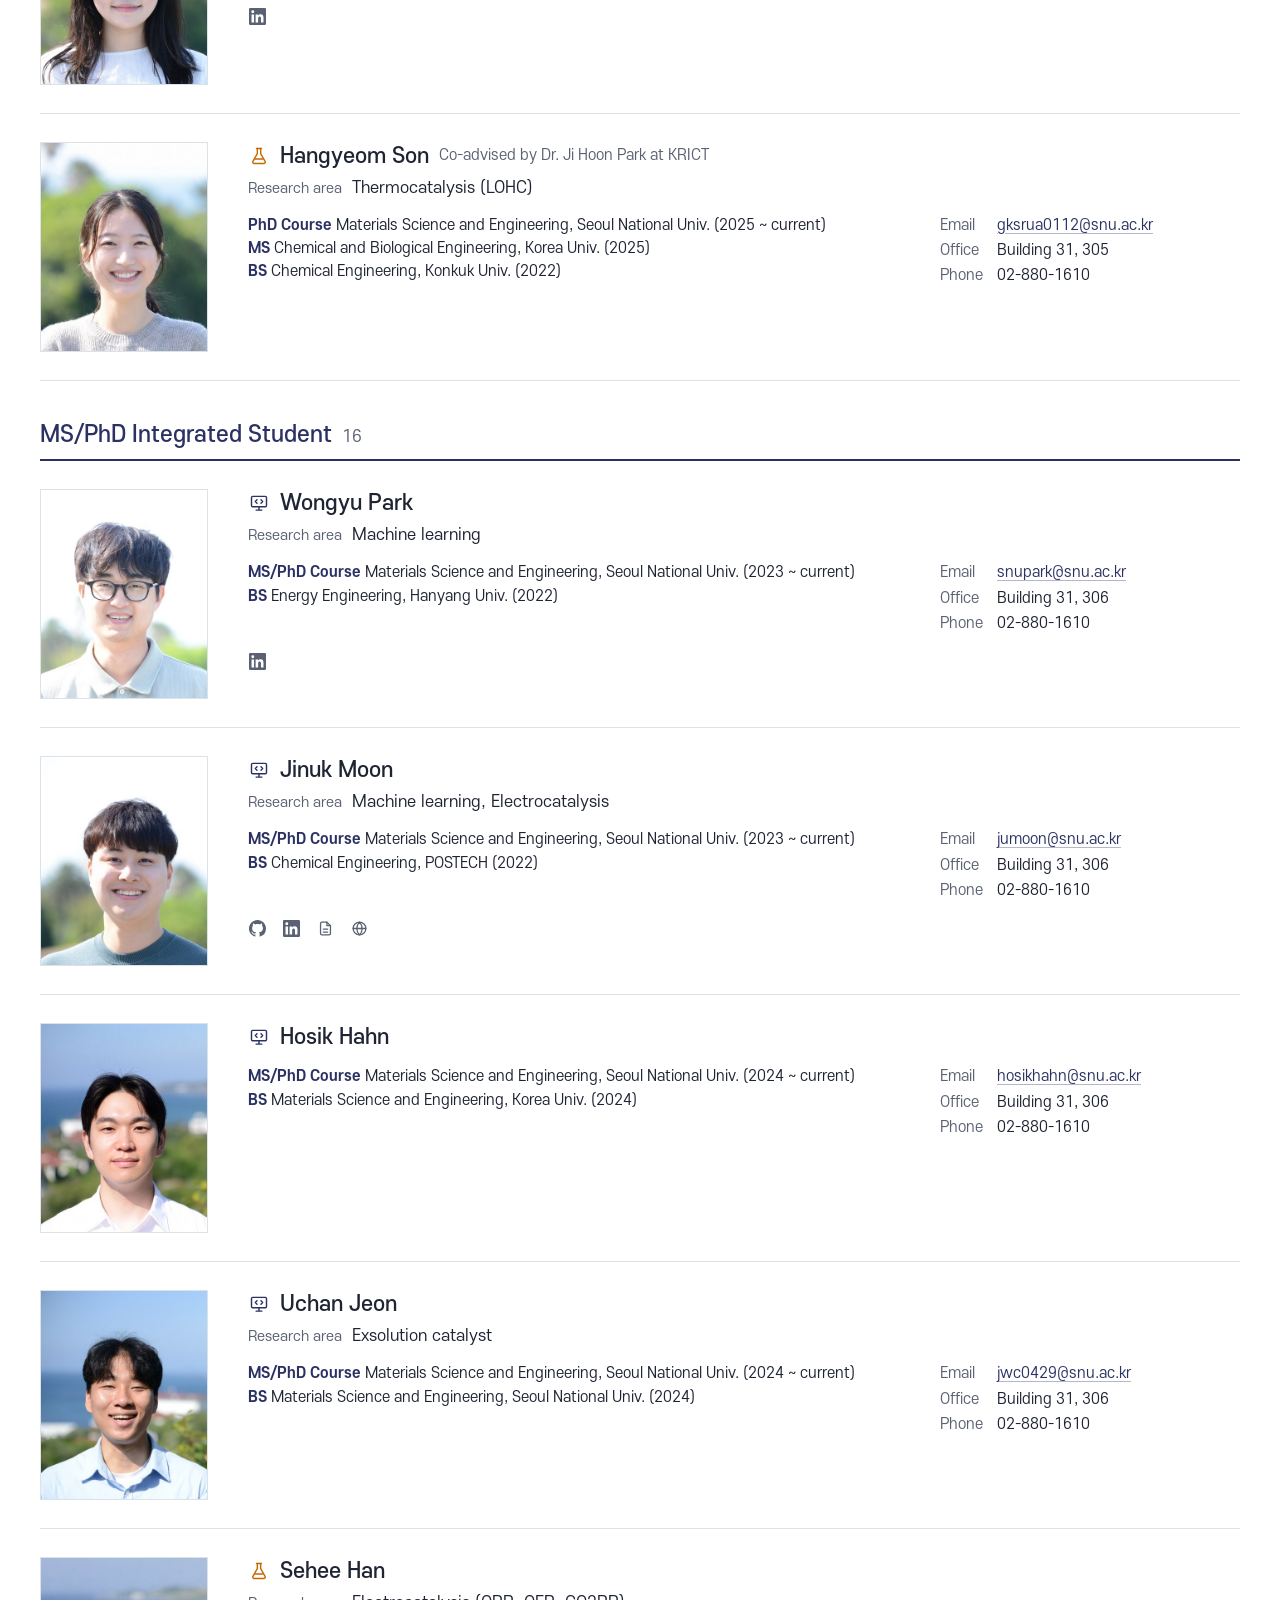
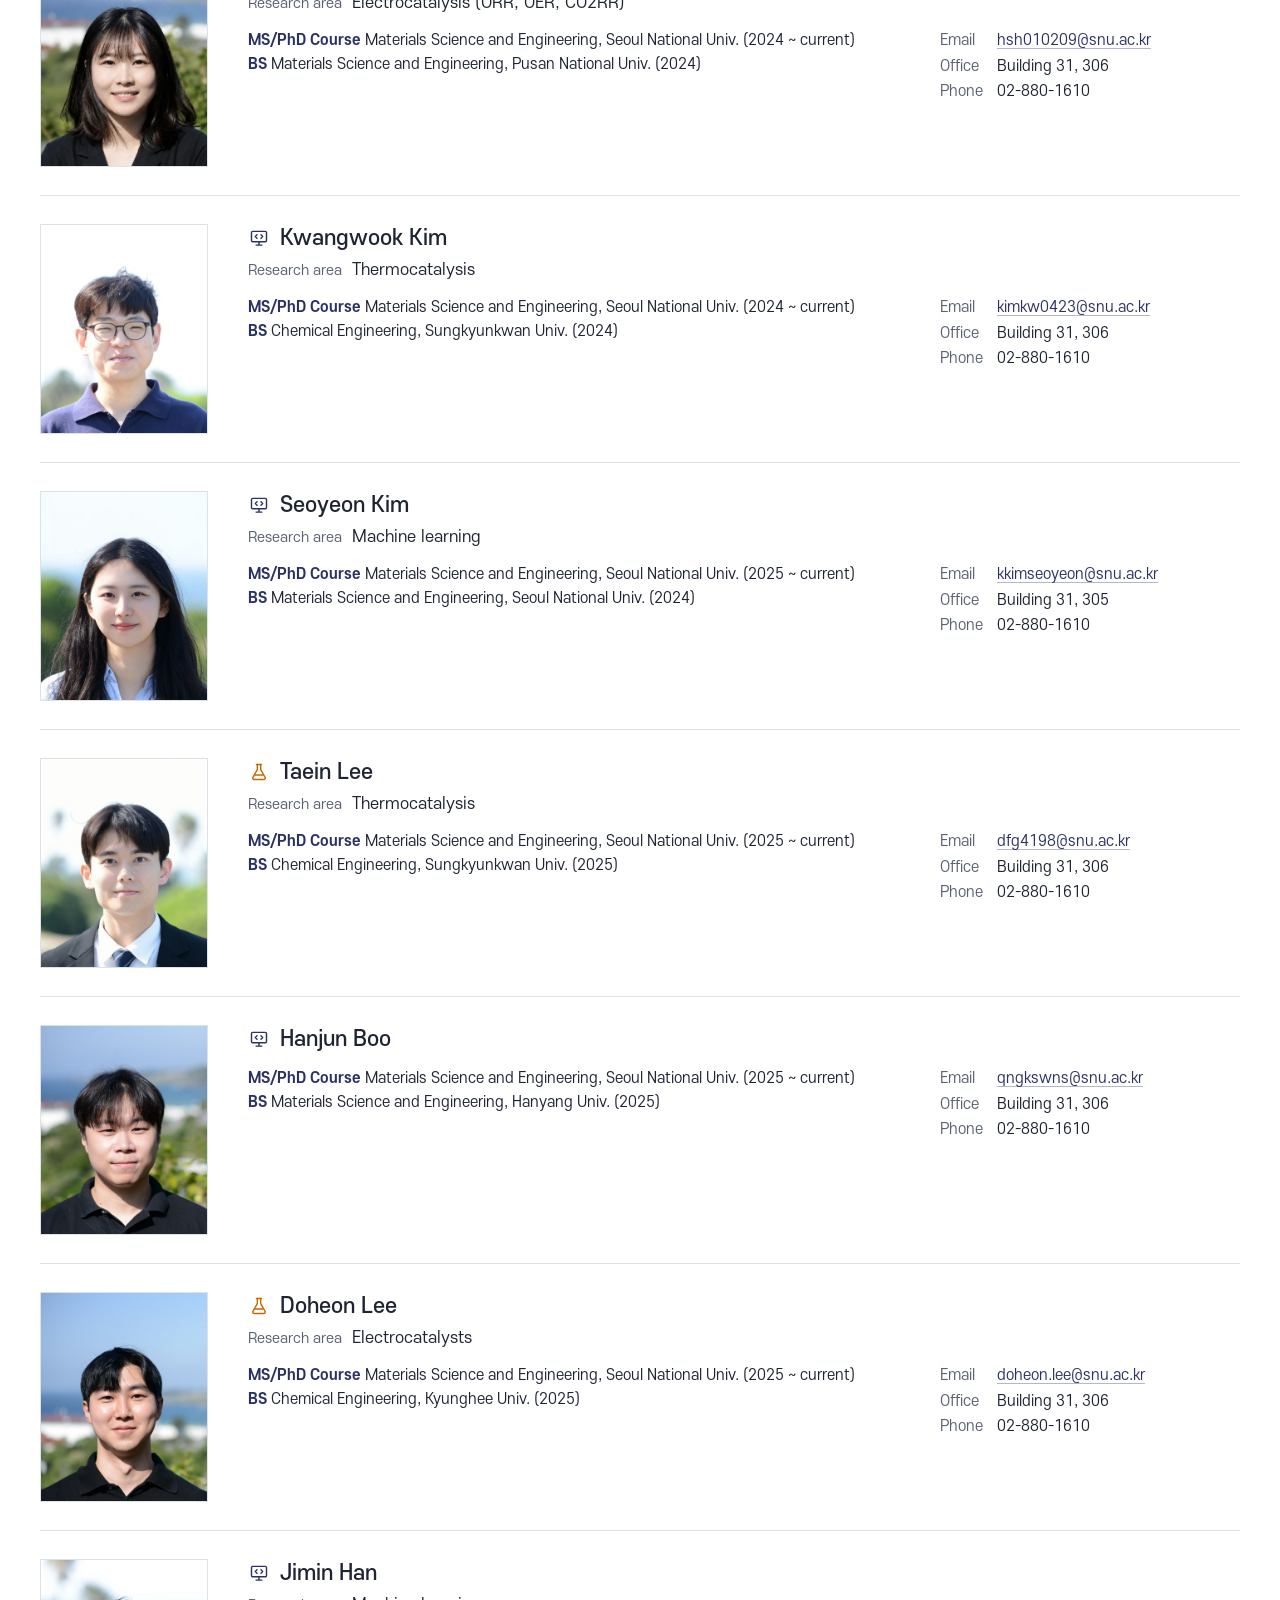
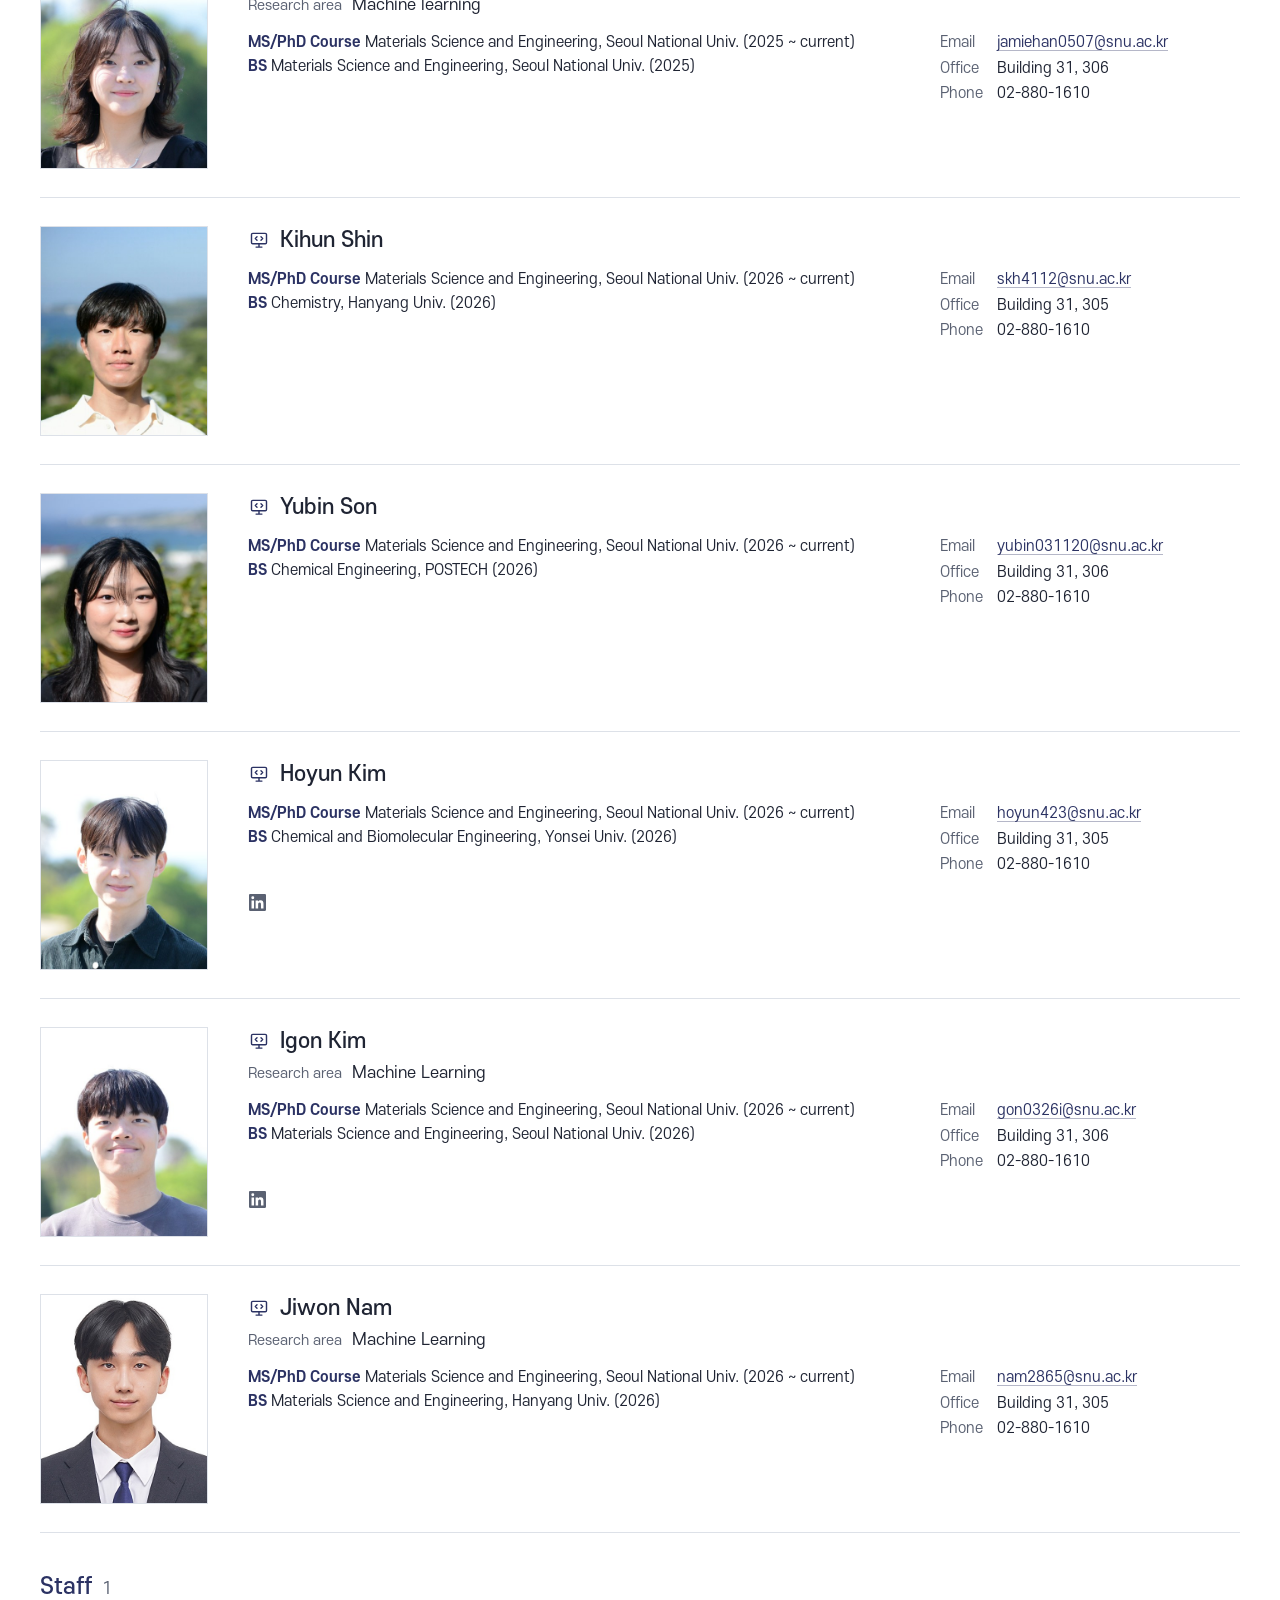
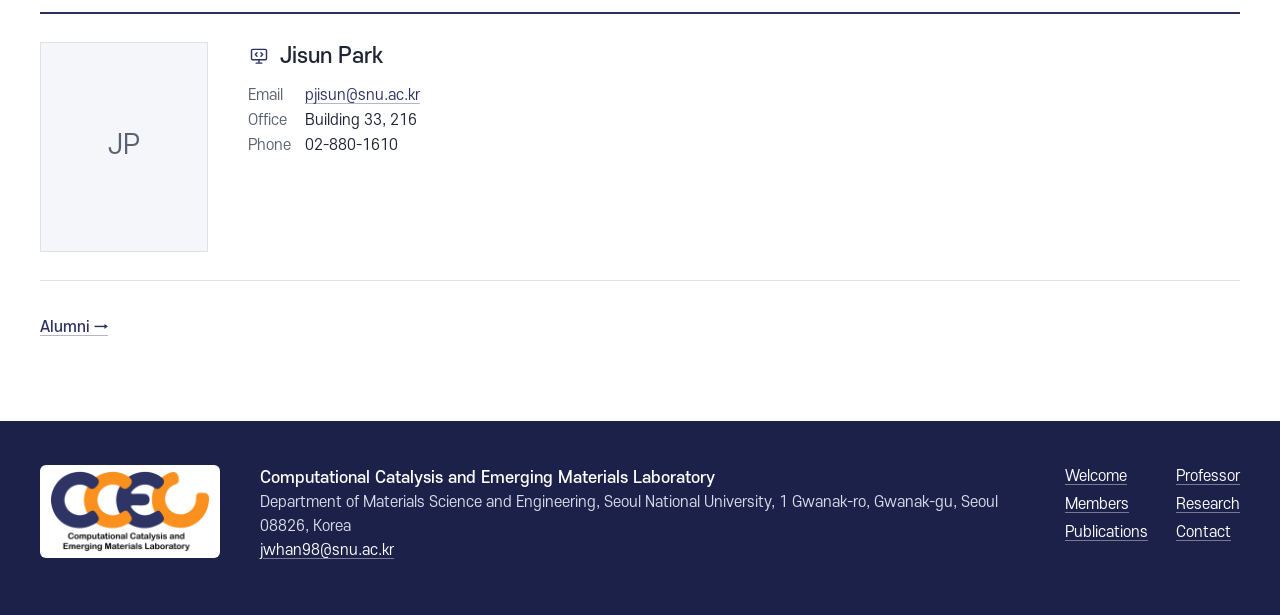
==== commit 1d843707: "Professor, Members and Contact pages (v6): professor-only page, alumni behind a button, dedicated co" ====
--- a/members.html
+++ b/members.html
@@ -5,6 +5,10 @@
 <meta charset="utf-8">
 <meta name="viewport" content="width=device-width, initial-scale=1">
 <title>Members · CCEL</title>
+<script>
+  /* #alumni and #alumni-<group> open the alumni view; decided before first paint (people.js keeps it in sync) */
+  if (/^#alumni(-|$)/.test(location.hash)) document.documentElement.classList.add('view-alumni');
+</script>
 <link rel="stylesheet" href="_shared/brand/brand.css">
 <link rel="stylesheet" href="assets/site.css">
 </head>
@@ -18,44 +22,35 @@
     <nav id="site-nav" class="site-nav" aria-label="Main">
       <ul>
         <li><a href="index.html">Welcome</a></li>
-        <li><a href="members.html#professor">Professor</a></li>
+        <li><a href="professor.html">Professor</a></li>
         <li><a href="members.html" aria-current="page">Members</a></li>
         <li><a href="research.html">Research</a></li>
         <li><a href="publications.html">Publications</a></li>
-        <li><a href="index.html#contact">Contact</a></li>
+        <li><a href="contact.html">Contact</a></li>
       </ul>
     </nav>
   </div>
 </header>
 
+<!-- Round v6: current members first, one person per row as on the current members.html; the Alumni button
+     switches to the alumni view (#alumni), "Current members" switches back (#current). No professor section. -->
 <main id="main" class="inner">
   <div class="page-head">
     <div class="wrap">
       <h1>Members</h1>
       <p class="lede" id="people-lede"></p>
-      <nav class="subnav" id="people-subnav" aria-label="Member groups"></nav>
+      <nav class="gnav" id="people-subnav" aria-label="Member groups"></nav>
     </div>
   </div>
   <div class="wrap">
-    <div class="toolbar" role="group" aria-label="Filter by research type">
-      <span class="lbl" id="type-lbl">Show</span>
-      <div class="seg" id="type-filter" aria-labelledby="type-lbl">
-        <label><input type="radio" name="type" value="all" checked><span>All</span></label>
-        <label><input type="radio" name="type" value="computational"><span>Computational</span></label>
-        <label><input type="radio" name="type" value="experimental"><span>Experimental</span></label>
-      </div>
+    <div class="toolbar" role="group" aria-labelledby="type-lbl">
+      <span class="lbl" id="type-lbl">Research type</span>
+      <div class="seg" id="type-filter"></div>
     </div>
-    <section class="group" id="professor" aria-labelledby="h-prof">
-      <h2 id="h-prof">Professor</h2>
-      <div class="prof" id="prof"></div>
-      <div class="prof-cv" id="prof-cv"></div>
-    </section>
-    <div id="groups"></div>
-    <section class="group" id="alumni" aria-labelledby="h-alumni">
-      <h2 id="h-alumni">Alumni<span class="n" id="alumni-n"></span></h2>
-      <div id="alumni-groups"></div>
-    </section>
-    <div style="height:72px"></div>
+    <div class="view v-current" id="current"></div>
+    <section class="view v-alumni" id="alumni" aria-labelledby="h-alumni"></section>
+    <p class="view-foot v-current"><a class="more" href="#alumni">Alumni</a></p>
+    <p class="view-foot v-alumni"><a class="back" href="#current">Current members</a></p>
   </div>
 </main>
 
--- a/assets/site.css
+++ b/assets/site.css
@@ -298,42 +298,76 @@
 .links a:hover, .links a:focus-visible { color: var(--accent-ink); background: rgba(243, 144, 25, .12); }
 .links svg { display: block; width: 17px; height: 17px; }
 @media (max-width: 768px) { .links a { width: 36px; height: 36px; } .links svg { width: 18px; height: 18px; } }
-.prof { display: grid; grid-template-columns: 180px minmax(0, 1fr); gap: 36px; align-items: start; }
-.prof-photo img { display: block; width: 180px; height: auto; aspect-ratio: 413 / 531; object-fit: cover; border: 1px solid var(--rule); }
-.prof h3 { font-size: 25px; }
-.prof-title { margin-top: 8px; }
-.prof-roles { color: var(--muted); }
-.prof-mail { margin-top: 10px; font-size: 16px; }
-.prof .links { margin-top: 12px; }
-.people { display: grid; grid-template-columns: repeat(5, minmax(0, 1fr)); gap: 28px 24px; }
-.person { display: flex; flex-direction: column; gap: 4px; min-width: 0; }
-.person-photo { display: block; width: 100%; aspect-ratio: 4 / 5; object-fit: cover; object-position: center 20%; background: var(--band); border: 1px solid var(--rule); }
-.person-photo.ph { display: flex; align-items: center; justify-content: center; color: var(--muted); font-size: 22px; }
-.person h4 { margin-top: 10px; font-size: 17px; color: var(--ink); }
-.person .type { font-size: 13.5px; color: var(--muted); display: flex; align-items: center; gap: 6px; }
-.person .type::before { content: ""; width: 8px; height: 8px; border-radius: 50%; background: var(--navy); }
-.person .type.experimental::before { background: var(--accent); }
-.person .ra { font-size: 14.5px; line-height: 1.45; color: var(--ink); }
-.person .deg { font-size: 13px; line-height: 1.5; color: var(--muted); margin-top: 4px; }
-.person .deg li + li { margin-top: 2px; }
-.person .contact { font-size: 13.5px; color: var(--muted); word-break: break-all; }
-.person .pos { font-size: 14.5px; line-height: 1.45; color: var(--ink); }
-.person .links { margin-top: auto; padding-top: 6px; }   /* grid cards stretch to the row: icon rows line up at the bottom */
-@media (max-width: 1100px) { .people { grid-template-columns: repeat(4, minmax(0, 1fr)); } }
-@media (max-width: 900px) { .people { grid-template-columns: repeat(3, minmax(0, 1fr)); } }
-@media (max-width: 768px) {
-  .prof { grid-template-columns: 112px minmax(0, 1fr); gap: 18px; }
-  .prof-photo img { width: 112px; }
-  .prof h3 { font-size: 21px; }
-  .prof-title, .prof-roles { font-size: 15px; }
-  .people { grid-template-columns: 1fr; gap: 0; }
-  .person {
-    display: grid; grid-template-columns: 88px minmax(0, 1fr); gap: 2px 16px; align-items: start;
-    padding: 16px 0; border-bottom: 1px solid var(--rule);
-  }
-  .person > .person-photo { grid-row: 1 / span 6; align-self: start; width: 88px; height: 110px; }
-  .person > :not(.person-photo) { grid-column: 2; }
-  .person h4 { margin-top: 0; }
+/* members page (Round v6): view switch, group buttons, one person per row */
+.gnav { display: flex; flex-wrap: wrap; align-items: center; gap: 12px 24px; margin-top: 24px; padding-bottom: 26px; }
+.vswitch { display: inline-flex; border: 1px solid var(--navy); background: #fff; }
+.vswitch a { display: block; padding: 9px 18px; font-size: 15px; font-weight: 500; line-height: 1.4; color: var(--navy); text-decoration: none; }
+.vswitch a + a { border-left: 1px solid var(--navy); }
+.vswitch a:hover { background: #eef0f7; }
+.vswitch a[aria-current] { background: var(--navy); color: #fff; }
+.gbtns { display: flex; flex-wrap: wrap; gap: 8px; }
+.gbtn {
+  display: inline-block; padding: 8px 14px; font-size: 15px; line-height: 1.4; color: var(--ink); text-decoration: none;
+  background: #fff; border: 1px solid var(--rule-strong);
+}
+.gbtn:hover { border-color: var(--navy); color: var(--navy); }
+html:not(.view-alumni) .v-alumni, html.view-alumni .v-current { display: none !important; }
+.ticon { display: inline-flex; flex: none; align-items: center; justify-content: center; width: 22px; height: 22px; }
+.ticon svg { display: block; width: 20px; height: 20px; }
+.ticon--computational { color: var(--navy); }
+.ticon--experimental { color: var(--accent-ink); }
+.seg .ticon { width: 18px; height: 18px; }
+.seg .ticon svg { width: 17px; height: 17px; }
+.seg input:checked + span .ticon { color: #fff; }
+.view { scroll-margin-top: calc(var(--hdr) + 8px); }
+.vhead { font-size: 28px; padding-top: 24px; }
+.vhead .n, .ghead .n { font-size: 16px; font-weight: 400; color: var(--muted); margin-left: 10px; }
+.vnote { margin-top: 6px; font-size: 15.5px; color: var(--muted); }
+.group { padding-top: 40px; scroll-margin-top: calc(var(--hdr) + 8px); }
+.ghead { font-size: 22px; padding-bottom: 10px; border-bottom: 2px solid var(--navy); }
+.mrow {
+  display: grid; grid-template-columns: 168px minmax(0, 1fr); grid-template-rows: auto auto 1fr; column-gap: 40px;
+  padding: 28px 0; border-bottom: 1px solid var(--rule);
+}
+.mrow-photo {
+  grid-row: 1 / span 3; display: block; width: 168px; height: 210px; object-fit: cover; object-position: center 20%;
+  background: var(--band); border: 1px solid var(--rule);
+}
+.mrow-photo.ph { display: flex; align-items: center; justify-content: center; color: var(--muted); font-size: 26px; }
+.mrow-head, .mrow-detail, .mrow > .links { grid-column: 2; min-width: 0; }
+.mrow-name { display: flex; flex-wrap: wrap; align-items: center; gap: 2px 10px; font-size: 21px; line-height: 1.35; color: var(--ink); }
+.mrow-note { font-size: 14.5px; font-weight: 400; color: var(--muted); }
+.mrow-role { margin-top: 6px; font-size: 16px; line-height: 1.5; color: var(--ink); }
+.mrow-role .k { font-size: 14px; color: var(--muted); margin-right: 10px; }
+.mrow-detail { margin-top: 14px; }
+.mrow-detail.two { display: grid; grid-template-columns: minmax(0, 1fr) minmax(240px, 300px); gap: 12px 40px; }
+.mrow-deg { font-size: 14.5px; line-height: 1.6; color: var(--ink); }
+.mrow-deg b { color: var(--navy); }
+.mrow-info { margin: 0; display: grid; grid-template-columns: max-content minmax(0, 1fr); gap: 2px 14px; align-content: start; font-size: 14.5px; line-height: 1.6; }
+.mrow-info div { display: contents; }
+.mrow-info dt { color: var(--muted); }
+.mrow-info dd { margin: 0; min-width: 0; overflow-wrap: anywhere; }
+.mrow > .links { margin-top: 10px; align-self: start; }
+.view-foot { padding: 32px 0 80px; }
+.back { font-size: 15px; font-weight: 500; }
+.back::before { content: "\2190  "; }
+@media (max-width: 768px) {
+  .gnav { margin-top: 20px; gap: 12px; padding-bottom: 20px; }
+  .vswitch { display: flex; width: 100%; }
+  .vswitch a { flex: 1 1 50%; text-align: center; padding: 10px 8px; }
+  .gbtn { padding: 7px 11px; font-size: 14px; }
+  .vhead { font-size: 23px; padding-top: 12px; }
+  .group { padding-top: 32px; }
+  .ghead { font-size: 19px; }
+  .mrow { grid-template-columns: 92px minmax(0, 1fr); grid-template-rows: auto; column-gap: 16px; padding: 20px 0; }
+  .mrow-photo { grid-row: 1; width: 92px; height: 115px; }
+  .mrow-head { grid-column: 2; align-self: center; }
+  .mrow-detail, .mrow > .links { grid-column: 1 / -1; }
+  .mrow-detail.two { grid-template-columns: 1fr; gap: 10px; }
+  .mrow-name { font-size: 18px; gap: 0 8px; }
+  .mrow-role { font-size: 15px; }
+  .mrow-role .k { display: block; font-size: 13px; margin: 0; }
+  .view-foot { padding-bottom: 56px; }
 }
 
 /* news / join / contact */
@@ -344,11 +378,7 @@
 .join p { line-height: 1.8; }
 .join .mail { margin-top: 18px; display: inline-block; padding: 9px 16px; border: 1px solid var(--navy); text-decoration: none; font-weight: 500; font-size: 15px; }
 .join .mail:hover { background: var(--navy); color: #fff; }
-.contact-grid { display: grid; grid-template-columns: repeat(3, minmax(0, 1fr)); gap: 28px 40px; }
-.contact-grid dt { font-size: 14px; color: var(--muted); }
-.contact-grid dd { margin: 4px 0 0; }
-@media (max-width: 900px) { .two-col { grid-template-columns: 1fr; gap: 48px; } .contact-grid { grid-template-columns: 1fr 1fr; } }
-@media (max-width: 560px) { .contact-grid { grid-template-columns: 1fr; gap: 18px; } }
+@media (max-width: 900px) { .two-col { grid-template-columns: 1fr; gap: 48px; } }
 
 /* footer */
 .site-ftr { background: var(--navy-deep); color: #d9dcea; padding: 44px 0 52px; font-size: 14.5px; }
@@ -356,7 +386,7 @@
 .ftr-in { display: grid; grid-template-columns: auto minmax(0, 1fr) auto; gap: 24px 40px; align-items: start; }
 .ftr-in .ccel-logo-plate .ccel-logo { width: 160px; }
 .ftr-name { color: #fff; font-weight: 500; font-size: 16px; }
-.ftr-in ul { display: flex; flex-direction: column; gap: 4px; }
+.ftr-nav { display: grid; grid-template-columns: repeat(2, auto); gap: 4px 28px; }
 @media (max-width: 768px) { .ftr-in { grid-template-columns: 1fr; } }
 
 /* ---------- inner pages ---------- */
@@ -380,26 +410,71 @@
 .seg { display: inline-flex; border: 1px solid var(--rule-strong); }
 .seg label { position: relative; }
 .seg input { position: absolute; opacity: 0; inset: 0; margin: 0; cursor: pointer; }
-.seg span { display: block; padding: 6px 12px; font-size: 14px; color: var(--ink); }
+.seg label > span { display: flex; align-items: center; gap: 6px; height: 100%; padding: 6px 12px; font-size: 14px; color: var(--ink); }
 .seg input:checked + span { background: var(--navy); color: #fff; }
 .seg input:focus-visible + span { outline: 2px solid var(--accent); outline-offset: -2px; }
 .toolbar { display: flex; flex-wrap: wrap; align-items: center; gap: 12px 18px; padding: 20px 0; }
 .toolbar .lbl { font-size: 14px; color: var(--muted); }
 
-/* members page */
-.prof-cv { margin-top: 28px; display: grid; grid-template-columns: repeat(2, minmax(0, 1fr)); gap: 24px 48px; }
-.prof-cv h4 { font-size: 16px; margin-bottom: 10px; }
-.prof-cv li { font-size: 14.5px; line-height: 1.55; padding: 5px 0; border-bottom: 1px solid var(--rule); }
-.prof-cv li.date { border-bottom: 0; padding-top: 0; color: var(--muted); font-size: 13.5px; }
-.prof-cv details summary { cursor: pointer; color: var(--navy); font-weight: 500; font-size: 15px; }
-@media (max-width: 900px) { .prof-cv { grid-template-columns: 1fr; } }
-.group { padding-top: 48px; scroll-margin-top: calc(var(--hdr) + 8px); }
-.group h2 { font-size: 24px; padding-bottom: 10px; margin-bottom: 24px; border-bottom: 2px solid var(--navy); }
-.group h2 .n { font-size: 16px; color: var(--muted); font-weight: 400; margin-left: 8px; }
-.group h3 { font-size: 18px; margin: 32px 0 16px; color: var(--ink); }
-.people.alumni { grid-template-columns: repeat(6, minmax(0, 1fr)); }
-@media (max-width: 1100px) { .people.alumni { grid-template-columns: repeat(4, minmax(0, 1fr)); } }
-@media (max-width: 768px) { .people.alumni { grid-template-columns: 1fr; } }
+/* professor page (Round v6): profile band, then Education / Experience with dates on the right */
+.profile { display: grid; grid-template-columns: 200px minmax(0, 1fr); gap: 0 44px; align-items: start; }
+.profile-photo img { display: block; width: 200px; height: auto; aspect-ratio: 413 / 531; object-fit: cover; border: 1px solid var(--rule); background: #fff; }
+.profile-text .eyebrow { font-size: 15px; color: var(--muted); margin-bottom: 4px; }
+.profile-title { margin-top: 14px; font-size: 16.5px; line-height: 1.6; }
+.profile-title .rank, .profile-title .role { font-weight: 500; color: var(--ink); }
+.profile-title .dept { color: var(--muted); }
+.profile-info { margin: 18px 0 0; display: grid; grid-template-columns: max-content minmax(0, 1fr); gap: 4px 20px; font-size: 16px; }
+.profile-info div { display: contents; }
+.profile-info dt { color: var(--muted); }
+.profile-info dd { margin: 0; min-width: 0; overflow-wrap: anywhere; }
+.profile-links { display: flex; flex-wrap: wrap; gap: 10px; margin-top: 22px; }
+.profile-links a {
+  display: inline-flex; align-items: center; gap: 8px; padding: 8px 14px; font-size: 15px; font-weight: 500;
+  border: 1px solid var(--navy); background: #fff; text-decoration: none;
+}
+.profile-links a:hover { background: var(--navy); color: #fff; }
+.profile-links svg { display: block; width: 17px; height: 17px; }
+.cv-wrap { padding-bottom: 88px; }
+.cv { max-width: 960px; padding-top: 52px; scroll-margin-top: var(--hdr); }
+.cv h2 { font-size: 24px; padding-bottom: 10px; border-bottom: 2px solid var(--navy); }
+.cv-entry { padding: 16px 0 18px; border-bottom: 1px solid var(--rule); }
+.cv-org { font-size: 17px; font-weight: 500; color: var(--navy); }
+.cv-row { display: grid; grid-template-columns: minmax(0, 1fr) 210px; gap: 0 24px; margin-top: 4px; font-size: 15.5px; line-height: 1.55; }
+.cv-date { font-size: 14.5px; color: var(--muted); text-align: right; white-space: nowrap; }
+.cv-note { margin-top: 4px; max-width: 90ch; font-size: 15px; line-height: 1.55; color: var(--muted); }
+.cv-title { font-weight: 500; }
+.cv-hon { color: var(--muted); }
+.cv-list--flat .cv-entry { padding: 12px 0; }
+#svc-list { margin-top: 0; }
+.cv-list--flat .cv-row { margin-top: 0; }
+@media (max-width: 768px) {
+  .profile { grid-template-columns: 104px minmax(0, 1fr); gap: 0 18px; }
+  .profile-photo { grid-row: 1 / span 3; }
+  .profile-photo img { width: 104px; }
+  .profile-text { display: contents; }
+  .profile-text > * { grid-column: 2; min-width: 0; }
+  .profile-text .eyebrow { font-size: 14px; }
+  .profile-title { margin-top: 8px; font-size: 15px; }
+  .profile-text > .profile-info, .profile-text > .profile-links { grid-column: 1 / -1; }
+  .profile-info { grid-template-columns: 1fr; gap: 0; font-size: 15.5px; }
+  .profile-info dd + dt, .profile-info div + div dt { margin-top: 8px; }
+  .cv { padding-top: 40px; }
+  .cv h2 { font-size: 21px; }
+  .cv-row { grid-template-columns: 1fr; }
+  .cv-date { text-align: left; white-space: normal; }
+}
+
+/* contact page (Round v6): group photo beside the details, as on the current contact_us.html */
+.contact-page { display: grid; grid-template-columns: minmax(0, 7fr) minmax(0, 5fr); gap: 48px; align-items: start; padding-top: 48px; padding-bottom: 88px; }
+.group-photo { margin: 0; }
+.group-photo img { display: block; width: 100%; height: auto; border: 1px solid var(--rule); background: var(--band); }
+.contact-card h2 { font-size: 22px; line-height: 1.4; padding-bottom: 14px; border-bottom: 2px solid var(--navy); }
+.contact-list { margin: 0; }
+.contact-list div { padding: 14px 0; border-bottom: 1px solid var(--rule); }
+.contact-list dt { font-size: 14px; color: var(--muted); }
+.contact-list dd { margin: 2px 0 0; font-size: 16.5px; line-height: 1.55; overflow-wrap: anywhere; }
+.contact-list .line { display: block; }
+@media (max-width: 900px) { .contact-page { grid-template-columns: 1fr; gap: 28px; padding-top: 28px; padding-bottom: 64px; } }
 
 /* publications page */
 .filters { display: grid; grid-template-columns: minmax(0, 2.2fr) repeat(3, minmax(0, 1fr)) auto; gap: 12px; align-items: end; padding: 24px 0 8px; }
